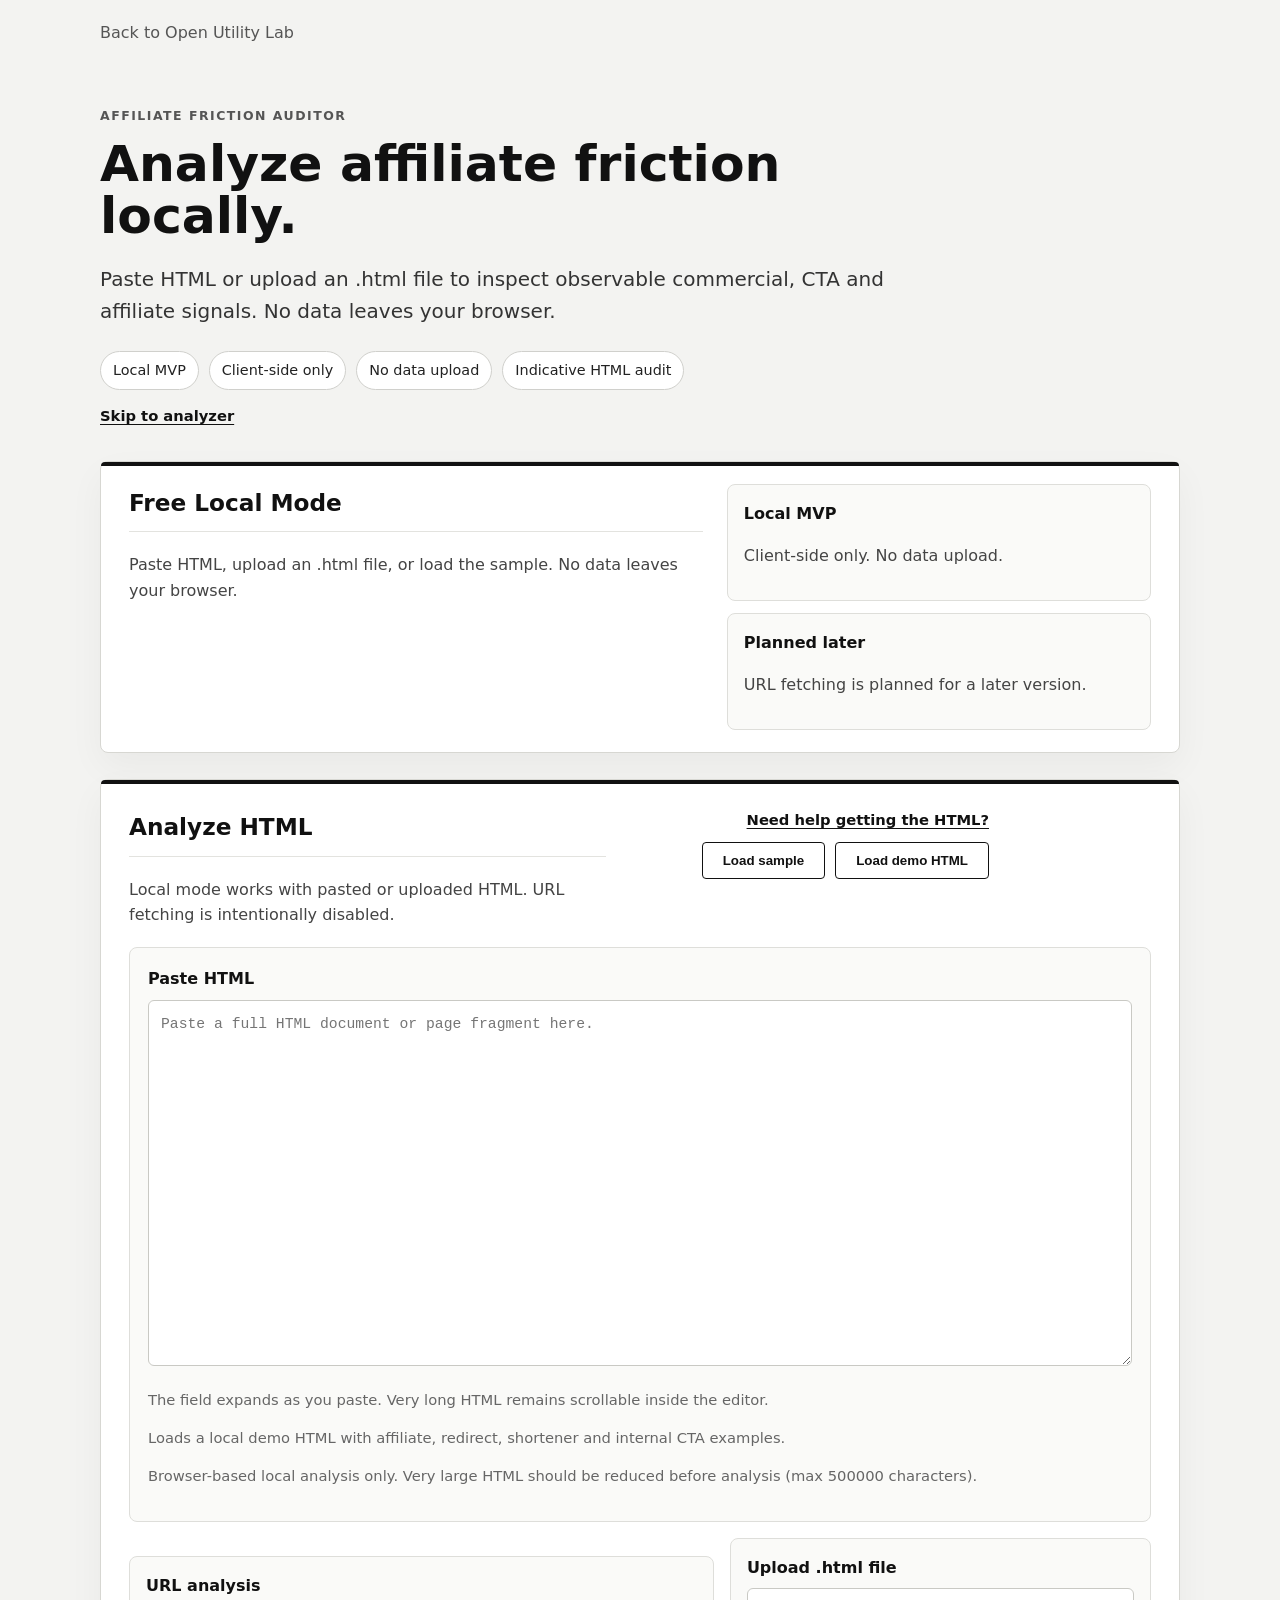
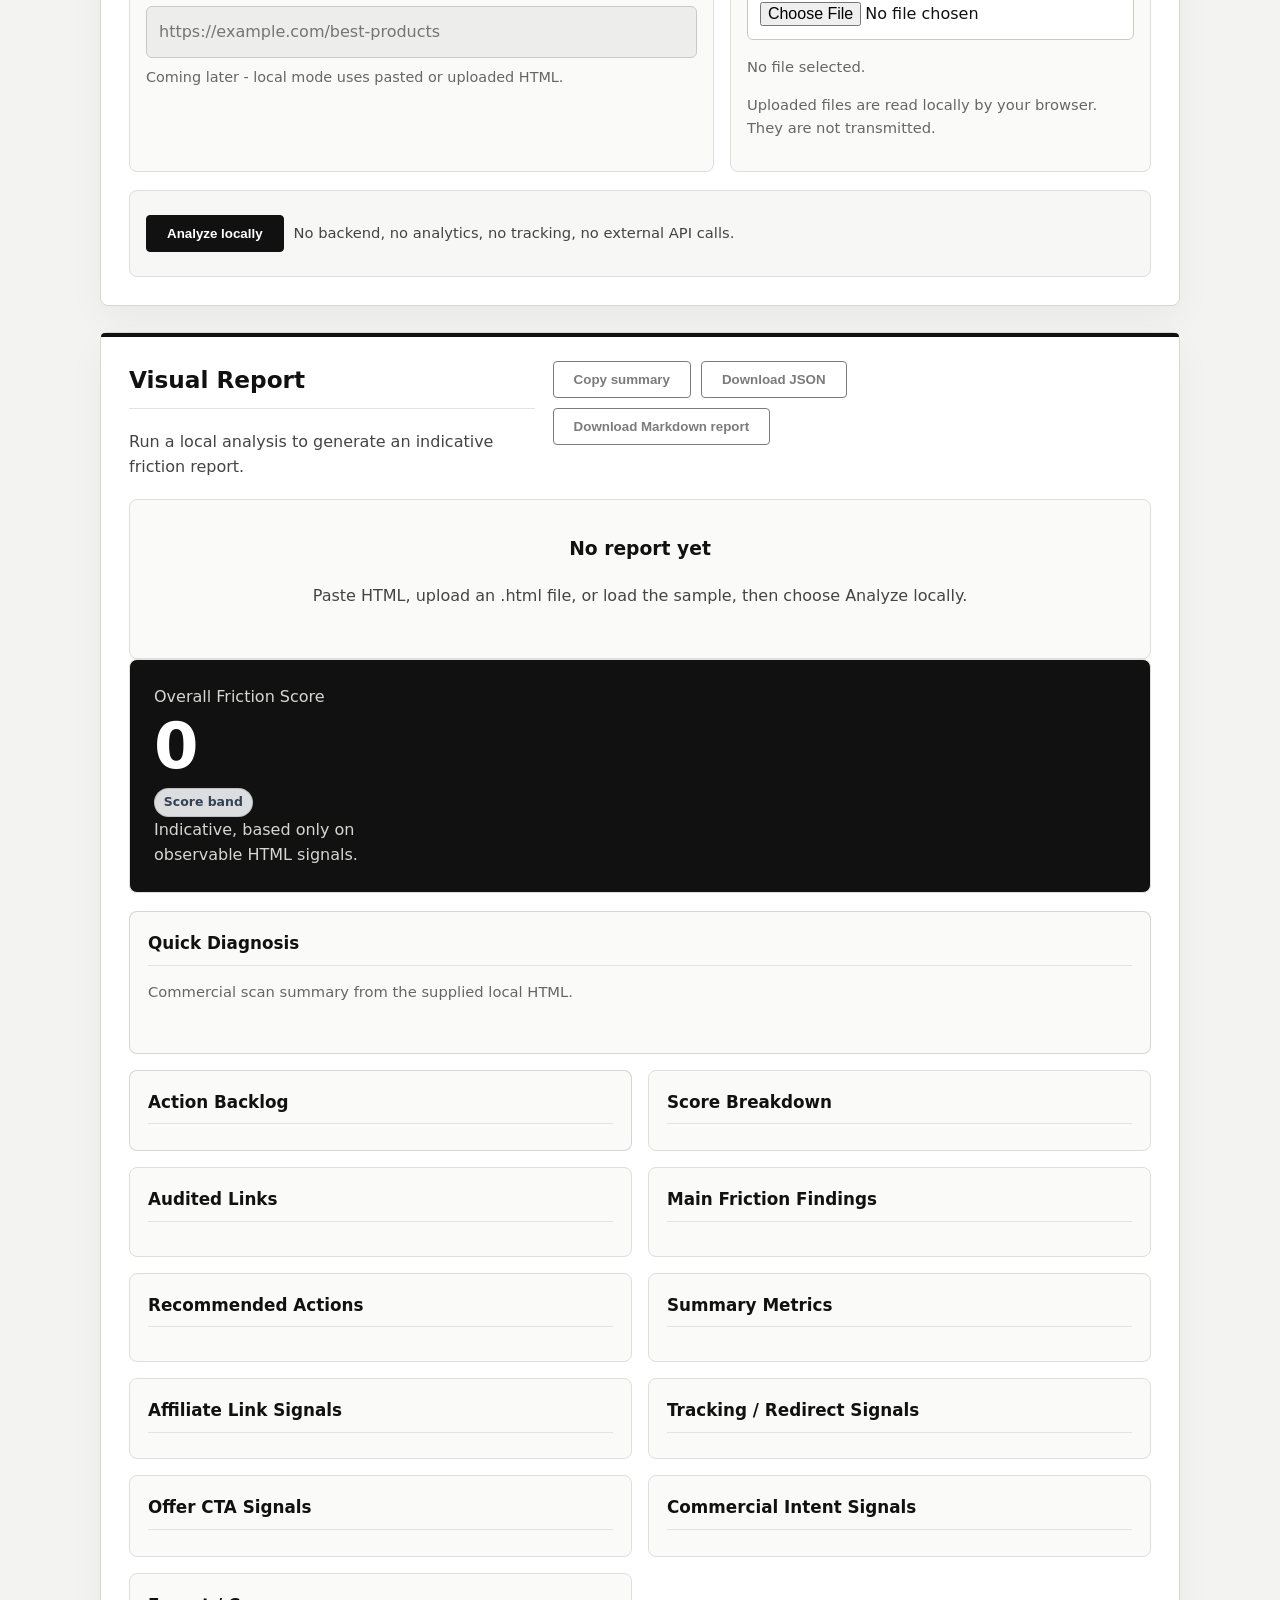
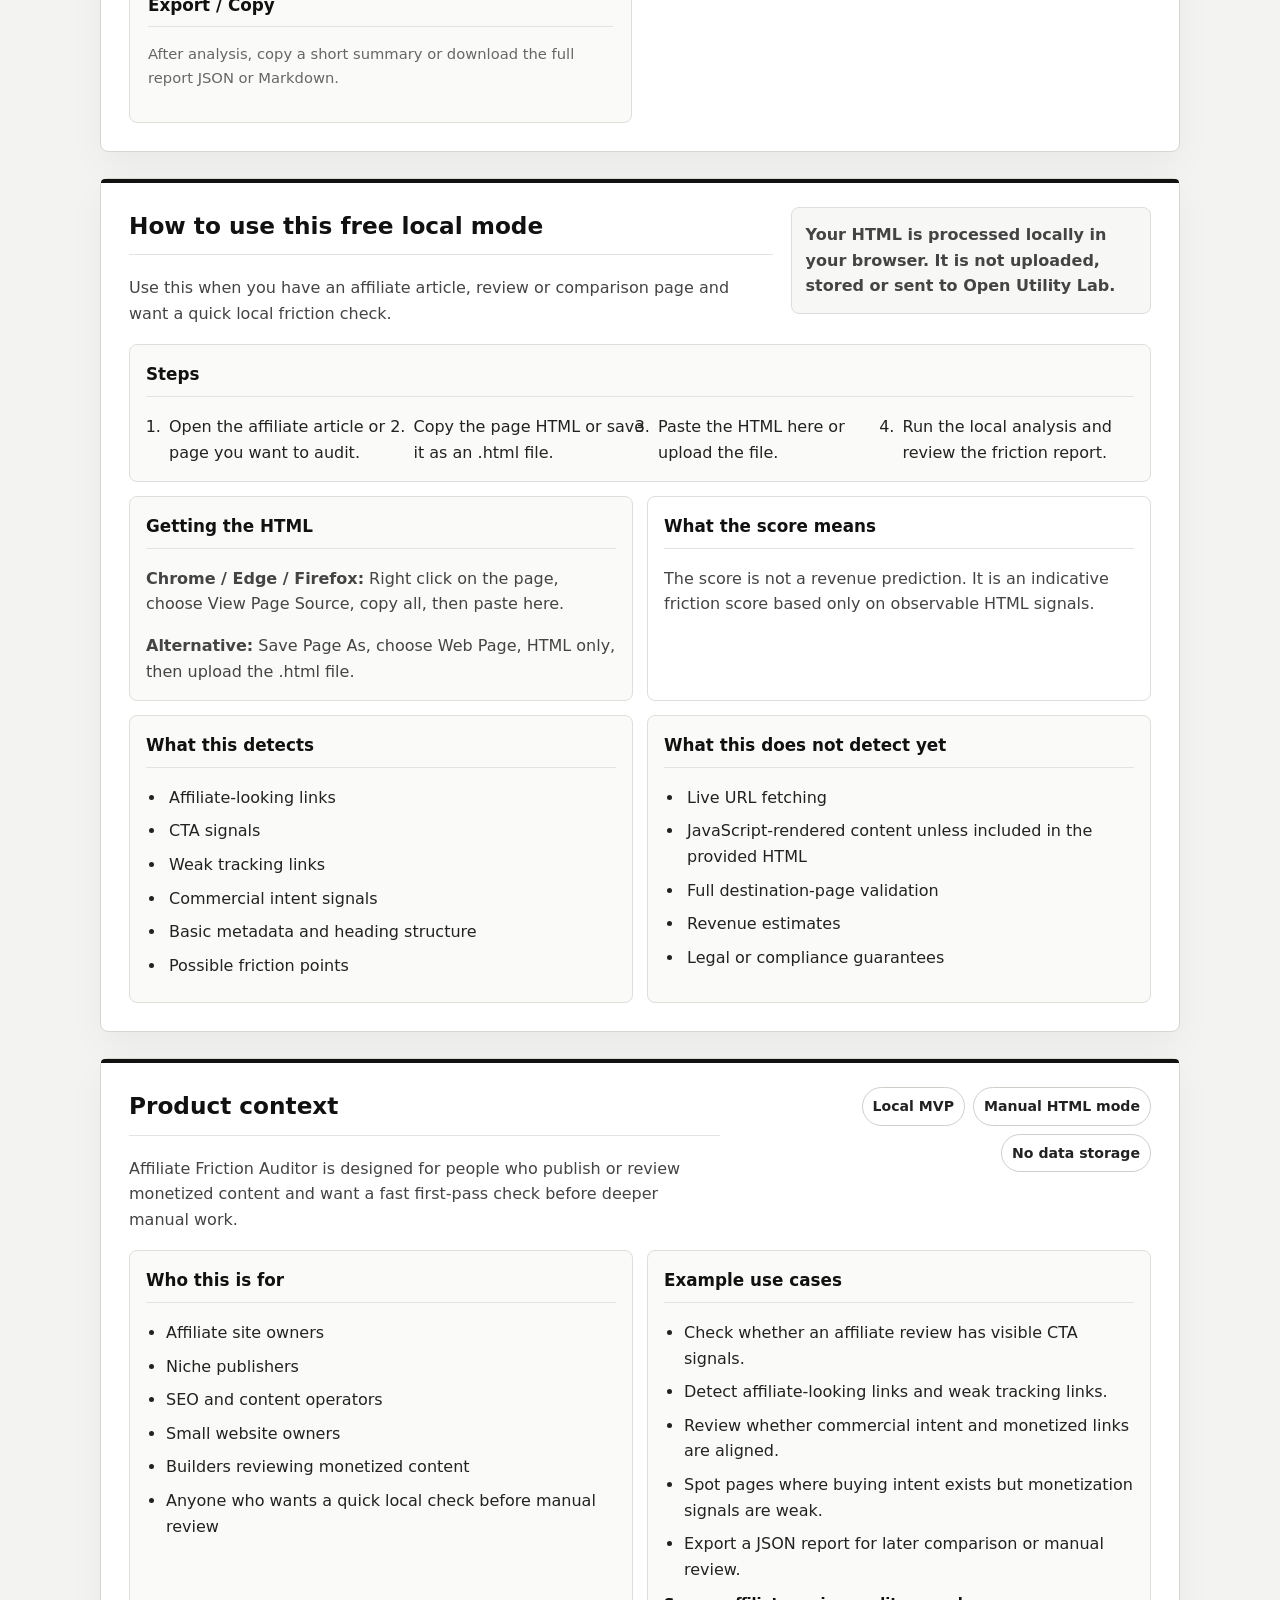
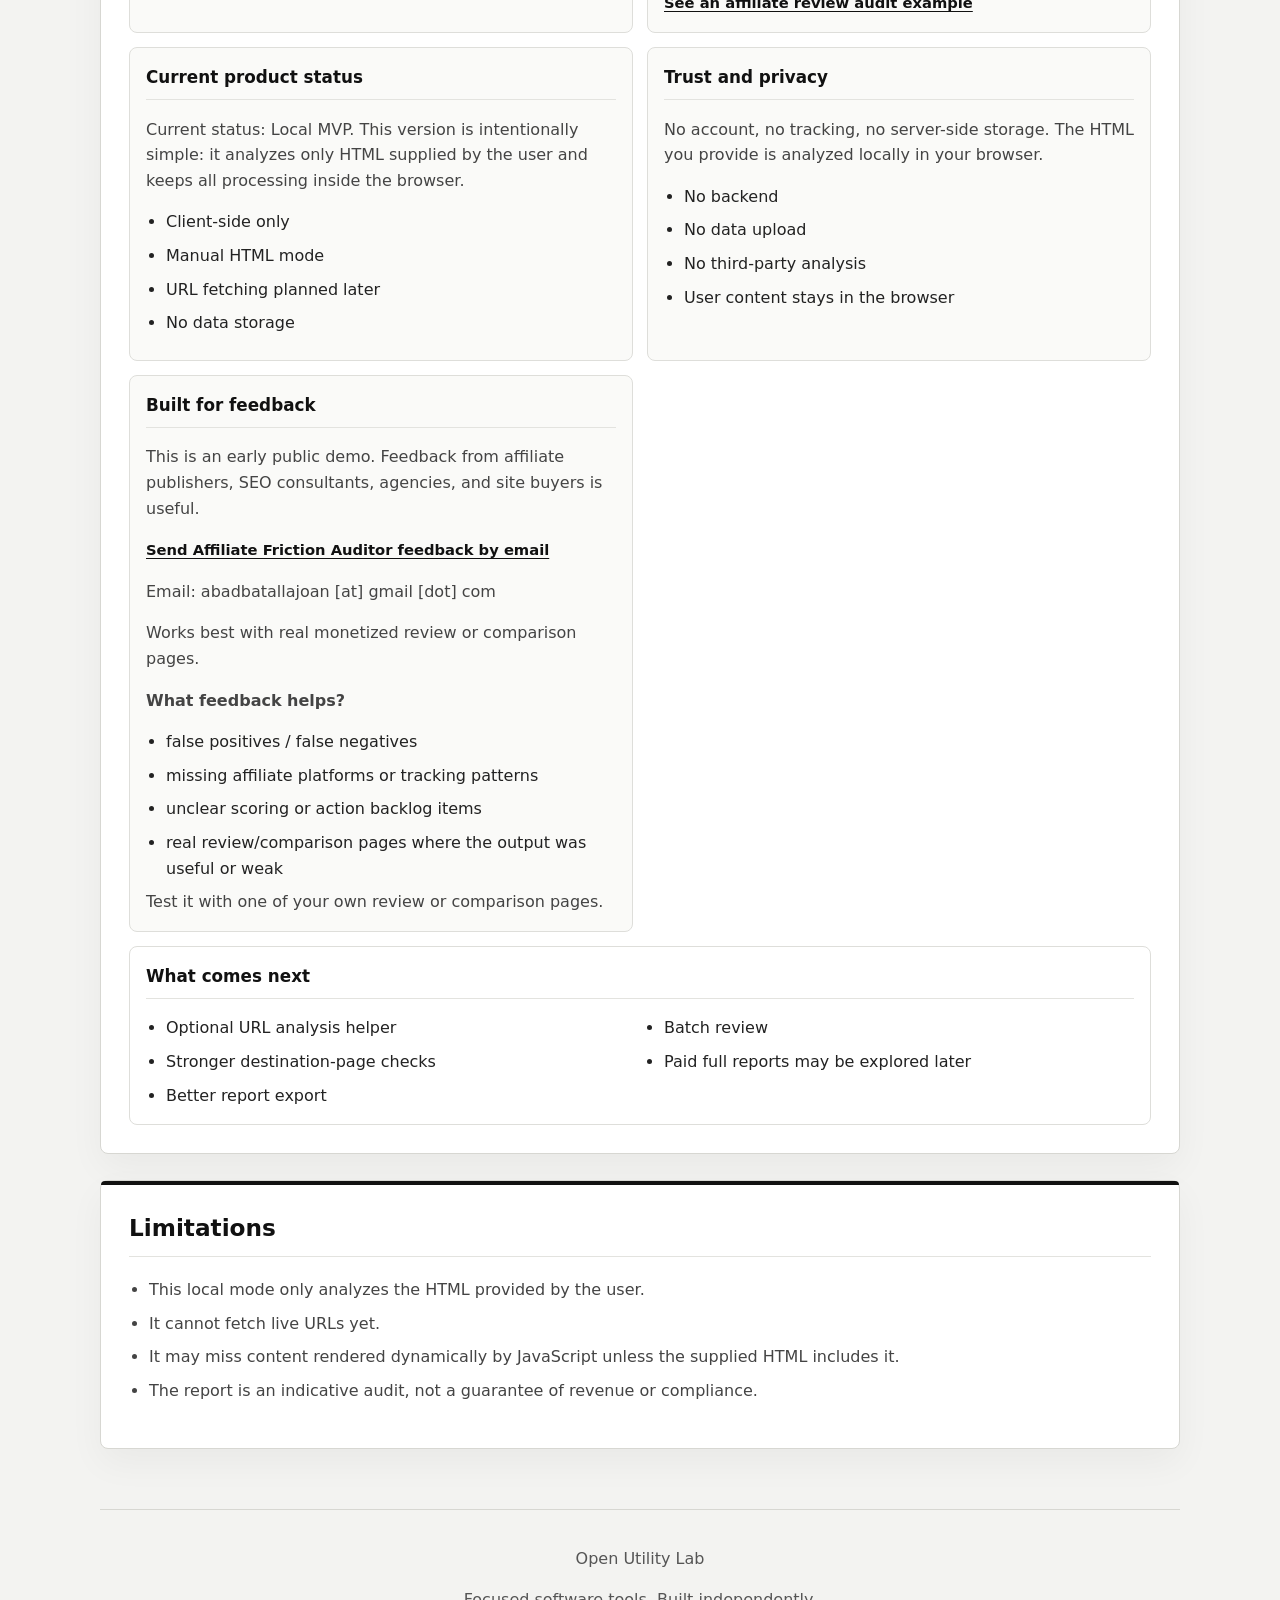
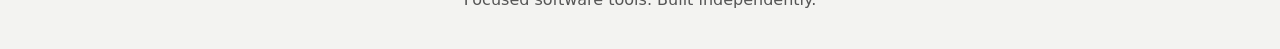
==== affiliate-friction-auditor/index.html @ 349255f4 "fix: add affiliate auditor input guardrails v1" ====
<!DOCTYPE html>
<html lang="en">
<head>
    <meta charset="UTF-8">
    <meta name="viewport" content="width=device-width, initial-scale=1.0">
    <title>Affiliate Friction Auditor | Open Utility Lab</title>
    <meta name="description" content="Affiliate Friction Auditor is a private, browser-based tool for spotting affiliate links, commercial pressure, CTA patterns, and tracking signals in pasted HTML.">
    <link rel="stylesheet" href="/styles.css?v=20260502-21">
    <style>
        .affiliate-report-polish .score-band {
            display: inline-flex;
            width: fit-content;
            margin-top: 0.35rem;
            padding: 0.22rem 0.55rem;
            border: 1px solid rgba(15, 23, 42, 0.14);
            border-radius: 999px;
            color: #334155;
            background: rgba(248, 250, 252, 0.88);
            font-size: 0.78rem;
            font-weight: 700;
            letter-spacing: 0;
        }

        .affiliate-report-polish .report-grid {
            gap: 1rem;
        }

        .affiliate-report-polish .report-card h3 {
            margin-bottom: 0.45rem;
        }

        .affiliate-report-polish .priority-card {
            border-color: rgba(15, 23, 42, 0.16);
        }

        .affiliate-report-polish .diagnosis-grid {
            display: grid;
            grid-template-columns: repeat(2, minmax(0, 1fr));
            gap: 0.65rem;
            margin-top: 0.7rem;
        }

        .affiliate-report-polish .diagnosis-item {
            padding: 0.65rem;
            border: 1px solid rgba(15, 23, 42, 0.1);
            border-radius: 8px;
            background: rgba(248, 250, 252, 0.72);
        }

        .affiliate-report-polish .diagnosis-item dt {
            margin: 0 0 0.18rem;
            color: #64748b;
            font-size: 0.76rem;
            font-weight: 700;
            text-transform: uppercase;
        }

        .affiliate-report-polish .diagnosis-item dd {
            margin: 0;
            color: #0f172a;
            font-size: 0.92rem;
            line-height: 1.35;
        }

        .affiliate-report-polish .chip {
            display: inline-flex;
            align-items: center;
            width: fit-content;
            max-width: 100%;
            padding: 0.16rem 0.48rem;
            border: 1px solid rgba(15, 23, 42, 0.13);
            border-radius: 999px;
            color: #334155;
            background: #f8fafc;
            font-size: 0.72rem;
            font-weight: 700;
            line-height: 1.35;
        }

        .affiliate-report-polish .chip-critical,
        .affiliate-report-polish .chip-critical-friction {
            color: #7f1d1d;
            background: #fef2f2;
            border-color: #fecaca;
        }

        .affiliate-report-polish .chip-high,
        .affiliate-report-polish .chip-high-friction {
            color: #92400e;
            background: #fffbeb;
            border-color: #fde68a;
        }

        .affiliate-report-polish .chip-medium,
        .affiliate-report-polish .chip-moderate-friction {
            color: #1e3a8a;
            background: #eff6ff;
            border-color: #bfdbfe;
        }

        .affiliate-report-polish .chip-low,
        .affiliate-report-polish .chip-low-friction,
        .affiliate-report-polish .chip-info {
            color: #166534;
            background: #f0fdf4;
            border-color: #bbf7d0;
        }

        .affiliate-report-polish .chip-affiliate {
            color: #065f46;
            background: #ecfdf5;
            border-color: #a7f3d0;
        }

        .affiliate-report-polish .chip-opaque-tracking,
        .affiliate-report-polish .chip-shortener {
            color: #7f1d1d;
            background: #fff1f2;
            border-color: #fecdd3;
        }

        .affiliate-report-polish .chip-commercial-cta,
        .affiliate-report-polish .chip-internal-commercial-cta {
            color: #92400e;
            background: #fffbeb;
            border-color: #fde68a;
        }

        .affiliate-report-polish .chip-external-non-affiliate,
        .affiliate-report-polish .chip-unclear-destination {
            color: #334155;
            background: #f8fafc;
            border-color: #cbd5e1;
        }

        .affiliate-report-polish .signal-pill {
            gap: 0.32rem;
        }

        .affiliate-report-polish .empty-report-note {
            margin: 0;
            padding: 0.75rem;
            border: 1px dashed rgba(15, 23, 42, 0.18);
            border-radius: 8px;
            color: #64748b;
            background: rgba(248, 250, 252, 0.72);
            font-size: 0.9rem;
        }

        @media (max-width: 720px) {
            .affiliate-report-polish .diagnosis-grid {
                grid-template-columns: 1fr;
            }
        }
    </style>
</head>
<body class="tool-page">
    <nav class="page-nav tool-nav" aria-label="Site navigation">
        <a href="../">Back to Open Utility Lab</a>
    </nav>

    <header class="tool-hero">
        <p class="eyebrow">Affiliate Friction Auditor</p>
        <h1>Analyze affiliate friction locally.</h1>
        <p class="subtitle">Paste HTML or upload an .html file to inspect observable commercial, CTA and affiliate signals. No data leaves your browser.</p>
        <div class="hero-badges" aria-label="Tool properties">
            <span>Local MVP</span>
            <span>Client-side only</span>
            <span>No data upload</span>
            <span>Indicative HTML audit</span>
        </div>
        <a class="hero-skip-link" href="#analyze-html">Skip to analyzer</a>
    </header>

    <main>
        <section class="tool-panel intro-panel zone-card" aria-labelledby="local-mode-title">
            <div>
                <h2 id="local-mode-title">Free Local Mode</h2>
                <p>Paste HTML, upload an .html file, or load the sample. No data leaves your browser.</p>
            </div>
            <div class="mode-grid">
                <div>
                    <strong>Local MVP</strong>
                    <p>Client-side only. No data upload.</p>
                </div>
                <div>
                    <strong>Planned later</strong>
                    <p>URL fetching is planned for a later version.</p>
                </div>
            </div>
        </section>

        <section class="tool-panel input-workspace zone-card" id="analyze-html" aria-labelledby="input-title">
            <div class="section-heading">
                <div>
                    <h2 id="input-title">Analyze HTML</h2>
                    <p>Local mode works with pasted or uploaded HTML. URL fetching is intentionally disabled.</p>
                </div>
                <div class="heading-actions">
                    <a class="help-link" href="#local-mode-help">Need help getting the HTML?</a>
                    <button type="button" class="button secondary-button" id="loadSampleButton">Load sample</button>
                    <button type="button" class="button secondary-button" id="loadDemoButton">Load demo HTML</button>
                </div>
            </div>

            <div class="input-stack">
                <div class="paste-card input-card">
                    <label for="htmlInput">Paste HTML</label>
                    <textarea id="htmlInput" rows="15" spellcheck="false" placeholder="Paste a full HTML document or page fragment here."></textarea>
                    <p class="note">The field expands as you paste. Very long HTML remains scrollable inside the editor.</p>
                    <p class="note">Loads a local demo HTML with affiliate, redirect, shortener and internal CTA examples.</p>
                    <p class="note input-size-guardrail parse-safety-guardrail">Browser-based local analysis only. Very large HTML should be reduced before analysis (max 500000 characters).</p>
                </div>

                <div class="input-support-grid">
                    <div class="url-coming-soon input-card">
                        <label for="urlInput">URL analysis</label>
                        <div class="disabled-input-row">
                            <input id="urlInput" type="url" placeholder="https://example.com/best-products" disabled>
                            <span>Coming later - local mode uses pasted or uploaded HTML.</span>
                        </div>
                    </div>

                    <div class="upload-card input-card">
                        <label for="fileInput">Upload .html file</label>
                        <input id="fileInput" type="file" accept=".html,.htm,text/html">
                        <p id="fileStatus" class="note">No file selected.</p>
                        <p class="note">Uploaded files are read locally by your browser. They are not transmitted.</p>
                    </div>
                </div>
            </div>

            <div class="tool-actions action-panel">
                <button type="button" class="button primary-button" id="analyzeButton">Analyze locally</button>
                <p class="privacy-note">No backend, no analytics, no tracking, no external API calls.</p>
            </div>

            <div id="errorState" class="message error-message" hidden></div>
        </section>

        <section class="report-shell zone-card" aria-labelledby="report-title">
            <div class="section-heading">
                <div>
                    <h2 id="report-title">Visual Report</h2>
                    <p id="reportContext">Run a local analysis to generate an indicative friction report.</p>
                </div>
                <div class="report-actions">
                    <button type="button" class="button secondary-button" id="copySummaryButton" disabled>Copy summary</button>
                    <button type="button" class="button secondary-button" id="downloadJsonButton" disabled>Download JSON</button>
                    <button type="button" class="button secondary-button" id="downloadMarkdownButton" disabled>Download Markdown report</button>
                </div>
            </div>

            <div id="emptyState" class="empty-state">
                <h3>No report yet</h3>
                <p>Paste HTML, upload an .html file, or load the sample, then choose Analyze locally.</p>
            </div>

            <div id="reportContent" class="report-content affiliate-report-polish" hidden>
                <div class="score-card">
                    <div>
                        <span class="score-label">Overall Friction Score</span>
                        <strong id="scoreValue">0</strong>
                        <span id="scoreBand" class="score-band">Score band</span>
                        <span class="score-caption">Indicative, based only on observable HTML signals.</span>
                    </div>
                    <p id="scoreExplanation"></p>
                </div>

                <div class="report-grid">
                    <article class="report-card priority-card">
                        <h3>Quick Diagnosis</h3>
                        <p class="note">Commercial scan summary from the supplied local HTML.</p>
                        <dl id="quickDiagnosis" class="diagnosis-grid"></dl>
                    </article>
                    <article class="report-card priority-card">
                        <h3>Action Backlog</h3>
                        <div id="actionBacklog" class="signal-list"></div>
                    </article>
                    <article class="report-card">
                        <h3>Score Breakdown</h3>
                        <div id="scoreBreakdown" class="signal-list"></div>
                    </article>
                    <article class="report-card">
                        <h3>Audited Links</h3>
                        <div id="auditedLinks" class="signal-list"></div>
                    </article>
                    <article class="report-card">
                        <h3>Main Friction Findings</h3>
                        <ul id="frictionFindings" class="content-list compact-list"></ul>
                    </article>
                    <article class="report-card">
                        <h3>Recommended Actions</h3>
                        <ul id="recommendations" class="content-list compact-list"></ul>
                    </article>
                    <article class="report-card">
                        <h3>Summary Metrics</h3>
                        <dl id="metricsList" class="metric-list"></dl>
                    </article>
                    <article class="report-card">
                        <h3>Affiliate Link Signals</h3>
                        <div id="affiliateSignals" class="signal-list"></div>
                    </article>
                    <article class="report-card">
                        <h3>Tracking / Redirect Signals</h3>
                        <div id="weakTrackingSignals" class="signal-list"></div>
                    </article>
                    <article class="report-card">
                        <h3>Offer CTA Signals</h3>
                        <div id="ctaSignals" class="signal-list"></div>
                    </article>
                    <article class="report-card">
                        <h3>Commercial Intent Signals</h3>
                        <div id="commercialSignals" class="signal-list"></div>
                    </article>
                    <article class="report-card">
                        <h3>Export / Copy</h3>
                        <p class="note" id="exportStatus">After analysis, copy a short summary or download the full report JSON or Markdown.</p>
                    </article>
                </div>
            </div>
        </section>

        <section class="tool-panel guidance-panel zone-card" id="local-mode-help" aria-labelledby="local-mode-help-title">
            <div class="guidance-heading">
                <div>
                    <h2 id="local-mode-help-title">How to use this free local mode</h2>
                    <p>Use this when you have an affiliate article, review or comparison page and want a quick local friction check.</p>
                </div>
                <p class="privacy-callout">Your HTML is processed locally in your browser. It is not uploaded, stored or sent to Open Utility Lab.</p>
            </div>

            <div class="guidance-grid">
                <article class="guidance-card steps-card">
                    <h3>Steps</h3>
                    <ol class="step-list">
                        <li>Open the affiliate article or page you want to audit.</li>
                        <li>Copy the page HTML or save it as an .html file.</li>
                        <li>Paste the HTML here or upload the file.</li>
                        <li>Run the local analysis and review the friction report.</li>
                    </ol>
                </article>

                <article class="guidance-card">
                    <h3>Getting the HTML</h3>
                    <p><strong>Chrome / Edge / Firefox:</strong> Right click on the page, choose View Page Source, copy all, then paste here.</p>
                    <p><strong>Alternative:</strong> Save Page As, choose Web Page, HTML only, then upload the .html file.</p>
                </article>

                <article class="guidance-card score-meaning-card">
                    <h3>What the score means</h3>
                    <p>The score is not a revenue prediction. It is an indicative friction score based only on observable HTML signals.</p>
                </article>

                <article class="guidance-card">
                    <h3>What this detects</h3>
                    <ul class="content-list compact-list">
                        <li>Affiliate-looking links</li>
                        <li>CTA signals</li>
                        <li>Weak tracking links</li>
                        <li>Commercial intent signals</li>
                        <li>Basic metadata and heading structure</li>
                        <li>Possible friction points</li>
                    </ul>
                </article>

                <article class="guidance-card">
                    <h3>What this does not detect yet</h3>
                    <ul class="content-list compact-list">
                        <li>Live URL fetching</li>
                        <li>JavaScript-rendered content unless included in the provided HTML</li>
                        <li>Full destination-page validation</li>
                        <li>Revenue estimates</li>
                        <li>Legal or compliance guarantees</li>
                    </ul>
                </article>
            </div>
        </section>

        <section class="tool-panel product-context-panel zone-card" aria-labelledby="product-context-title">
            <div class="product-context-heading">
                <div>
                    <h2 id="product-context-title">Product context</h2>
                    <p>Affiliate Friction Auditor is designed for people who publish or review monetized content and want a fast first-pass check before deeper manual work.</p>
                </div>
                <div class="status-strip" aria-label="Current product status">
                    <span>Local MVP</span>
                    <span>Manual HTML mode</span>
                    <span>No data storage</span>
                </div>
            </div>

            <div class="product-context-grid">
                <article class="product-card">
                    <h3>Who this is for</h3>
                    <ul class="content-list compact-list">
                        <li>Affiliate site owners</li>
                        <li>Niche publishers</li>
                        <li>SEO and content operators</li>
                        <li>Small website owners</li>
                        <li>Builders reviewing monetized content</li>
                        <li>Anyone who wants a quick local check before manual review</li>
                    </ul>
                </article>

                <article class="product-card">
                    <h3>Example use cases</h3>
                    <ul class="content-list compact-list">
                        <li>Check whether an affiliate review has visible CTA signals.</li>
                        <li>Detect affiliate-looking links and weak tracking links.</li>
                        <li>Review whether commercial intent and monetized links are aligned.</li>
                        <li>Spot pages where buying intent exists but monetization signals are weak.</li>
                        <li>Export a JSON report for later comparison or manual review.</li>
                    </ul>
                    <p><a class="help-link" href="./affiliate-review-audit-example/">See an affiliate review audit example</a></p>
                </article>

                <article class="product-card">
                    <h3>Current product status</h3>
                    <p>Current status: Local MVP. This version is intentionally simple: it analyzes only HTML supplied by the user and keeps all processing inside the browser.</p>
                    <ul class="content-list compact-list">
                        <li>Client-side only</li>
                        <li>Manual HTML mode</li>
                        <li>URL fetching planned later</li>
                        <li>No data storage</li>
                    </ul>
                </article>

                <article class="product-card">
                    <h3>Trust and privacy</h3>
                    <p>No account, no tracking, no server-side storage. The HTML you provide is analyzed locally in your browser.</p>
                    <ul class="content-list compact-list">
                        <li>No backend</li>
                        <li>No data upload</li>
                        <li>No third-party analysis</li>
                        <li>User content stays in the browser</li>
                    </ul>
                </article>

                <article class="product-card">
                    <h3>Built for feedback</h3>
                    <p>This is an early public demo. Feedback from affiliate publishers, SEO consultants, agencies, and site buyers is useful.</p>
                    <p><a class="help-link" href="mailto:abadbatallajoan@gmail.com?subject=Affiliate%20Friction%20Auditor%20feedback">Send Affiliate Friction Auditor feedback by email</a></p>
                    <p>Email: abadbatallajoan [at] gmail [dot] com</p>
                    <p>Works best with real monetized review or comparison pages.</p>
                    <p><strong>What feedback helps?</strong></p>
                    <ul class="content-list compact-list">
                        <li>false positives / false negatives</li>
                        <li>missing affiliate platforms or tracking patterns</li>
                        <li>unclear scoring or action backlog items</li>
                        <li>real review/comparison pages where the output was useful or weak</li>
                    </ul>
                    <p>Test it with one of your own review or comparison pages.</p>
                </article>

                <article class="product-card roadmap-card">
                    <h3>What comes next</h3>
                    <ul class="content-list compact-list roadmap-list">
                        <li>Optional URL analysis helper</li>
                        <li>Stronger destination-page checks</li>
                        <li>Better report export</li>
                        <li>Batch review</li>
                        <li>Paid full reports may be explored later</li>
                    </ul>
                </article>
            </div>
        </section>

        <section class="limitations zone-card" aria-labelledby="limitations-title">
            <h2 id="limitations-title">Limitations</h2>
            <ul class="content-list">
                <li>This local mode only analyzes the HTML provided by the user.</li>
                <li>It cannot fetch live URLs yet.</li>
                <li>It may miss content rendered dynamically by JavaScript unless the supplied HTML includes it.</li>
                <li>The report is an indicative audit, not a guarantee of revenue or compliance.</li>
            </ul>
        </section>
    </main>

    <footer>
        <p>Open Utility Lab</p>
        <p>Focused software tools. Built independently.</p>
    </footer>

    <script>
        const affiliatePatterns = [
            'tag=', 'awin', 'impact', 'cj.com', 'commission-junction', 'tradedoubler',
            'partnerize', 'admitad', 'rakuten', 'shareasale', 'tidd.ly', 'ref=',
            'aff=', 'affiliate', 'ascsubtag'
        ];
        const weakTrackingPatterns = ['utm_source', 'utm_medium', 'utm_campaign'];
        const opaqueTrackingUrlPatterns = [
            'tracking', 'track', 'click', 'redirect', 'out', 'aff', 'affiliate'
        ];
        const opaqueTrackingParamPatterns = [
            'url', 'u', 'target', 'destination', 'dest', 'redirect', 'redirect_url'
        ];
        const shortenerDomains = [
            'short.ly', 'bit.ly', 't.co', 'tinyurl.com', 'goo.gl', 'ow.ly',
            'rebrand.ly', 'cutt.ly', 'is.gd'
        ];
        const ctaPatterns = [
            'buy', 'check price', 'see price', 'get deal', 'view deal', 'shop now',
            'compare', 'best price', 'donde comprar', 'comprar', 'ver oferta',
            'oferta', 'precio', 'comprobar precio', 'ver mas', 'ver más'
        ];
        const commercialPatterns = [
            'best', 'review', 'comparison', 'alternatives', 'discount', 'deal',
            'price', 'coupon', 'comprar', 'oferta', 'descuento', 'comparativa', 'mejor',
            'cafetera', 'cafeteras', 'producto recomendado'
        ];
        const sampleHtml = `<!doctype html>
<html>
<head>
    <title>Best Espresso Machines Compared for Home Buyers</title>
    <meta name="description" content="A practical comparison of espresso machines with prices, deals and buying notes.">
</head>
<body>
    <h1>Best Espresso Machines Compared</h1>
    <p>This review compares price, features and alternatives for home buyers looking for a deal.</p>
    <h2>Top picks</h2>
    <article>
        <h2>Compact machine</h2>
        <p>Good for small kitchens. Check the latest price before buying.</p>
        <a href="https://merchant.example/product?tag=openutility-20&ascsubtag=compact">Check price</a>
    </article>
    <article>
        <h2>Budget machine</h2>
        <p>Affordable option with frequent discounts.</p>
        <a href="https://shop.example/deal?utm_source=newsletter&utm_medium=email">View deal</a>
    </article>
</body>
</html>`;
        const demoHtml = `<!doctype html>
<html lang="en">
<head>
  <meta charset="utf-8">
  <title>Best countertop espresso machines reviewed for small kitchens</title>
  <meta name="description" content="Hands-on comparison of compact espresso machines, buying notes, prices and deal routing.">
</head>
<body>
  <header>
    <h1>Best countertop espresso machines reviewed for small kitchens</h1>
    <p>This review compares price, maintenance, milk systems and current deal options for buyers choosing a compact machine.</p>
  </header>

  <main>
    <section class="comparison-grid">
      <h2>Comparison cards</h2>
      <article class="product-card">
        <h3>DeLonghi Magnifica S</h3>
        <p>Recommended product for buyers who want a reliable automatic espresso machine with frequent discounts.</p>
        <a href="https://www.amazon.com/dp/B00I67TR8A?tag=openutilitydemo-20&ascsubtag=espresso-review">Check price on Amazon</a>
      </article>

      <article class="product-card">
        <h3>Philips 2200 LatteGo</h3>
        <p>Strong alternative, but this deal button uses an opaque redirect before the merchant page.</p>
        <a href="https://tracking.example-aff.net/click?id=88271&url=https%3A%2F%2Fmerchant.example%2Fphilips-2200">View deal</a>
      </article>

      <article class="product-card">
        <h3>Breville Bambino Plus</h3>
        <p>Best premium pick when the price drops, routed through a shortened commercial link.</p>
        <a href="https://bit.ly/bambino-plus-deal">Get deal</a>
      </article>

      <article class="product-card">
        <h3>Krups Essential</h3>
        <p>Recommended budget option with unclear non-monetized routing.</p>
        <a href="/reviews/krups-essential.html">Read the full review</a>
      </article>
    </section>

    <section>
      <h2>Buying notes</h2>
      <p>For most readers, the best value comes from checking the current price, warranty and discount before buying.</p>
      <a href="/go/espresso-machine-deals?intent=buy&product=compact-espresso">Shop now in our espresso machine deal tracker</a>
      <a href="https://merchant.example.com/espresso-machines">Compare merchant catalog</a>
      <a href="https://manufacturer.example.com/support/espresso-machine-care">Manufacturer care notes</a>
    </section>
  </main>

  <footer>
    <p>Some links may be affiliate links. We may receive a commission if you buy through qualifying links.</p>
  </footer>
</body>
</html>`;

        const htmlInput = document.getElementById('htmlInput');
        const fileInput = document.getElementById('fileInput');
        const fileStatus = document.getElementById('fileStatus');
        const loadSampleButton = document.getElementById('loadSampleButton');
        const loadDemoButton = document.getElementById('loadDemoButton');
        const analyzeButton = document.getElementById('analyzeButton');
        const copySummaryButton = document.getElementById('copySummaryButton');
        const downloadJsonButton = document.getElementById('downloadJsonButton');
        const downloadMarkdownButton = document.getElementById('downloadMarkdownButton');
        const errorState = document.getElementById('errorState');
        const emptyState = document.getElementById('emptyState');
        const reportContent = document.getElementById('reportContent');
        const reportContext = document.getElementById('reportContext');
        const exportStatus = document.getElementById('exportStatus');
        // OPENUTILITYLAB_AFFILIATE_AUDITOR_INPUT_SIZE_AND_PARSE_GUARDRAILS_V1
        const MAX_HTML_INPUT_CHARS = 500000;
        let currentReport = null;
        let sourceMode = 'pasted-html';

        function normalizeText(value) {
            return (value || '').replace(/\s+/g, ' ').trim();
        }

        function includesPattern(value, patterns) {
            const lowerValue = value.toLowerCase();
            return patterns.filter((pattern) => lowerValue.includes(pattern));
        }

        function uniqueByValue(items) {
            const seen = new Set();
            return items.filter((item) => {
                const key = JSON.stringify(item);
                if (seen.has(key)) {
                    return false;
                }
                seen.add(key);
                return true;
            });
        }

        function getNearbyText(element) {
            const parentText = element.parentElement ? element.parentElement.textContent : '';
            return normalizeText(parentText).slice(0, 220);
        }

        function detectSignals(elements, patterns, type) {
            const signals = [];
            elements.forEach((element) => {
                const text = normalizeText(element.textContent);
                const href = element.getAttribute && element.getAttribute('href') ? element.getAttribute('href') : '';
                const haystack = `${text} ${href} ${getNearbyText(element)}`;
                const matches = includesPattern(haystack, patterns);
                if (matches.length) {
                    signals.push({
                        type,
                        text: text || '[no visible text]',
                        href,
                        matched: matches
                    });
                }
            });
            return uniqueByValue(signals);
        }

        function parseHref(href) {
            try {
                return new URL(href, window.location.origin);
            } catch (error) {
                return null;
            }
        }

        function isExternalHref(href) {
            return /^https?:\/\//i.test(href);
        }

        function getLinkContext(link) {
            const text = normalizeText(link.textContent);
            const href = link.getAttribute('href') || '';
            const nearby = getNearbyText(link);
            return {
                text,
                href,
                nearby,
                haystack: `${text} ${href} ${nearby}`.toLowerCase()
            };
        }

        function isCommercialCtaText(text) {
            return includesPattern(text, ctaPatterns).length > 0;
        }

        function isProductContext(text) {
            return includesPattern(text, commercialPatterns).length > 0
                || includesPattern(text, ['product', 'review', 'recommended', 'recommend', 'cafetera', 'cafeteras', 'machine']).length > 0;
        }

        function isAffiliateHref(href) {
            return includesPattern(href, affiliatePatterns).length > 0;
        }

        function isShortenerHref(href) {
            const parsed = parseHref(href);
            if (!parsed) return false;
            const hostname = parsed.hostname.replace(/^www\./, '').toLowerCase();
            return shortenerDomains.includes(hostname);
        }

        function isOpaqueTrackingHref(href) {
            const lowerHref = href.toLowerCase();
            const parsed = parseHref(href);
            const hasTrackingPattern = opaqueTrackingUrlPatterns.some((pattern) => lowerHref.includes(pattern))
                || /(^|[./_-])go([./_-]|$)/i.test(lowerHref);
            const hasTrackingParam = parsed
                ? opaqueTrackingParamPatterns.some((parameter) => parsed.searchParams.has(parameter))
                : /[?&](url|u|target|destination|dest|redirect|redirect_url)=/i.test(href);
            return hasTrackingPattern || hasTrackingParam;
        }

        function buildLinkSignal(link, type, matched) {
            const context = getLinkContext(link);
            return {
                type,
                text: context.text || '[no visible text]',
                href: context.href,
                matched
            };
        }

        function classifyAuditedLink(link) {
            const context = getLinkContext(link);
            const href = context.href;
            const external = isExternalHref(href);
            const affiliate = isAffiliateHref(href);
            const opaque = isOpaqueTrackingHref(href);
            const shortener = isShortenerHref(href);
            const commercialCta = isCommercialCtaText(context.text);
            const productContext = isProductContext(`${context.text} ${context.nearby} ${href}`);

            if (affiliate) {
                return {
                    text: context.text || '[no visible text]',
                    href,
                    classification: 'Affiliate',
                    evidence: `Matched affiliate pattern: ${includesPattern(href, affiliatePatterns).join(', ')}`
                };
            }
            if (shortener) {
                return {
                    text: context.text || '[no visible text]',
                    href,
                    classification: 'Shortener',
                    evidence: 'Hostname matches a known URL shortener.'
                };
            }
            if (commercialCta && !external) {
                return {
                    text: context.text || '[no visible text]',
                    href,
                    classification: 'Internal commercial CTA',
                    evidence: 'CTA text routes to an internal path.'
                };
            }
            if (opaque) {
                return {
                    text: context.text || '[no visible text]',
                    href,
                    classification: 'Opaque tracking',
                    evidence: 'Href contains redirect, click, tracking, or destination parameters.'
                };
            }
            if (commercialCta && external) {
                return {
                    text: context.text || '[no visible text]',
                    href,
                    classification: 'Commercial CTA',
                    evidence: `CTA text matched: ${includesPattern(context.text, ctaPatterns).join(', ')}`
                };
            }
            if (external) {
                return {
                    text: context.text || '[no visible text]',
                    href,
                    classification: 'External non-affiliate',
                    evidence: 'External URL without a strong affiliate pattern.'
                };
            }
            if (!href || /^#|^javascript:/i.test(href) || productContext) {
                return {
                    text: context.text || '[no visible text]',
                    href: href || '[empty href]',
                    classification: 'Unclear destination',
                    evidence: productContext ? 'Internal product or review context without a monetized destination.' : 'Destination is empty, fragment-only, or script-based.'
                };
            }
            return {
                text: context.text || '[no visible text]',
                href,
                classification: 'Unclear destination',
                evidence: 'Internal destination without enough commercial or affiliate context to classify confidently.'
            };
        }

        function detectLocalLinkCategories(links) {
            const affiliateLinks = [];
            const opaqueTrackingLinks = [];
            const shortenerLinks = [];
            const commercialCtaLinks = [];
            const internalCommercialCtaLinks = [];
            const nonMonetizedProductLinks = [];
            const auditedLinks = [];

            links.forEach((link) => {
                const context = getLinkContext(link);
                const href = context.href;
                const external = isExternalHref(href);
                const affiliate = isAffiliateHref(href);
                const opaque = isOpaqueTrackingHref(href);
                const shortener = isShortenerHref(href);
                const commercialCta = isCommercialCtaText(context.text);
                const productContext = isProductContext(`${context.text} ${context.nearby} ${href}`);

                if (affiliate) {
                    affiliateLinks.push(buildLinkSignal(link, 'affiliate-link', includesPattern(href, affiliatePatterns)));
                }

                if (opaque) {
                    opaqueTrackingLinks.push(buildLinkSignal(link, 'opaque-tracking-link', ['opaque tracking or redirect']));
                }

                if (shortener) {
                    shortenerLinks.push(buildLinkSignal(link, 'shortener-link', ['shortened URL']));
                }

                if (commercialCta) {
                    commercialCtaLinks.push(buildLinkSignal(link, 'commercial-cta-link', includesPattern(context.text, ctaPatterns)));
                    if (!external) {
                        internalCommercialCtaLinks.push(buildLinkSignal(link, 'internal-commercial-cta-link', includesPattern(context.text, ctaPatterns)));
                    }
                    if (!affiliate && (opaque || shortener || external)) {
                        commercialCtaLinks[commercialCtaLinks.length - 1].unclearDestination = true;
                    }
                }

                if (!external && productContext && !affiliate) {
                    nonMonetizedProductLinks.push(buildLinkSignal(link, 'non-monetized-product-link', ['internal product/commercial context']));
                }

                auditedLinks.push(classifyAuditedLink(link));
            });

            return {
                affiliate_links: uniqueByValue(affiliateLinks),
                opaque_tracking_links: uniqueByValue(opaqueTrackingLinks),
                shortener_links: uniqueByValue(shortenerLinks),
                commercial_cta_links: uniqueByValue(commercialCtaLinks),
                internal_commercial_cta_links: uniqueByValue(internalCommercialCtaLinks),
                non_monetized_product_links: uniqueByValue(nonMonetizedProductLinks),
                audited_links: auditedLinks
            };
        }

        function countTextSignals(text, patterns) {
            const lowerText = text.toLowerCase();
            return patterns
                .filter((pattern) => lowerText.includes(pattern))
                .map((pattern) => ({ pattern, count: lowerText.split(pattern).length - 1 }));
        }

        function getMaxInputSizeMessage(actualChars) {
            return `The supplied HTML is too large for local analysis (${actualChars} characters). Reduce it to ${MAX_HTML_INPUT_CHARS} characters or fewer and try again.`;
        }

        function validateHtmlInputSize(html) {
            const text = typeof html === 'string' ? html : '';
            if (text.length > MAX_HTML_INPUT_CHARS) {
                return { valid: false, message: getMaxInputSizeMessage(text.length) };
            }
            return { valid: true, message: '' };
        }

        function safeParseHtml(html) {
            try {
                const parser = new DOMParser();
                const doc = parser.parseFromString(html, 'text/html');
                if (!doc || !doc.documentElement) {
                    return {
                        ok: false,
                        error: 'The supplied HTML could not be parsed. Check that the input is valid HTML and try again.'
                    };
                }
                const parserError = doc.querySelector('parsererror');
                if (parserError) {
                    return {
                        ok: false,
                        error: 'The supplied HTML could not be parsed. Check that the input is valid HTML and try again.'
                    };
                }
                return { ok: true, doc };
            } catch (error) {
                return {
                    ok: false,
                    error: 'The supplied HTML could not be parsed. Check that the input is valid HTML and try again.'
                };
            }
        }

        function analyzeHtml(html, mode) {
            const parseResult = safeParseHtml(html);
            if (!parseResult.ok) {
                throw new Error(parseResult.error);
            }
            const doc = parseResult.doc;

            const title = normalizeText(doc.querySelector('title')?.textContent);
            const metaDescription = normalizeText(doc.querySelector('meta[name="description"], meta[property="og:description"]')?.getAttribute('content'));
            const h1s = Array.from(doc.querySelectorAll('h1'));
            const h2s = Array.from(doc.querySelectorAll('h2'));
            const links = Array.from(doc.querySelectorAll('a[href]'));
            const buttons = Array.from(doc.querySelectorAll('button, input[type="button"], input[type="submit"]'));
            const externalLinks = links.filter((link) => /^https?:\/\//i.test(link.getAttribute('href')));
            const textScope = normalizeText([
                title,
                metaDescription,
                ...h1s.map((h) => h.textContent),
                ...h2s.map((h) => h.textContent),
                ...links.map((link) => link.textContent),
                doc.body ? doc.body.textContent : ''
            ].join(' '));

            // LOCAL_HTML_FRICTION_SCORING_CALIBRATION_V1 corrige scoring demasiado optimista en auditoria local HTML.
            const linkCategories = detectLocalLinkCategories(links);
            const affiliateSignals = linkCategories.affiliate_links;
            const weakTrackingSignals = uniqueByValue([
                ...detectSignals(links, weakTrackingPatterns, 'weak-tracking-link'),
                ...linkCategories.opaque_tracking_links
            ]);
            const ctaSignals = detectSignals([...links, ...buttons], ctaPatterns, 'cta-looking-text');
            const commercialSignals = countTextSignals(textScope, commercialPatterns);
            const unclearCommercialCtas = linkCategories.commercial_cta_links.filter((signal) => signal.unclearDestination).length;

            const metrics = {
                h1Count: h1s.length,
                h2Count: h2s.length,
                totalLinks: links.length,
                externalLinks: externalLinks.length,
                affiliateLookingLinks: affiliateSignals.length,
                weakTrackingLinks: weakTrackingSignals.length,
                affiliate_links: linkCategories.affiliate_links.length,
                opaque_tracking_links: linkCategories.opaque_tracking_links.length,
                shortener_links: linkCategories.shortener_links.length,
                commercial_cta_links: linkCategories.commercial_cta_links.length,
                internal_commercial_cta_links: linkCategories.internal_commercial_cta_links.length,
                non_monetized_product_links: linkCategories.non_monetized_product_links.length,
                unclear_commercial_cta_links: unclearCommercialCtas,
                ctaLookingSignals: ctaSignals.length,
                commercialIntentSignals: commercialSignals.reduce((sum, signal) => sum + signal.count, 0)
            };

            const findings = buildFindings(title, metaDescription, metrics);
            const recommendations = buildRecommendations(title, metaDescription, metrics);
            const scoring = scoreReport(title, metaDescription, metrics);
            const scoreBreakdown = buildScoreBreakdown(title, metaDescription, metrics);
            const actionBacklog = buildActionBacklog(findings);
            const scoreBand = getScoreBand(scoring.score);
            const quickDiagnosis = buildQuickDiagnosis({
                title,
                sourceMode: mode,
                score: scoring.score,
                scoreBand,
                actionBacklog,
                auditedLinks: linkCategories.audited_links
            });

            return {
                sourceMode: mode,
                analyzedAt: new Date().toISOString(),
                title,
                metaDescription,
                metrics,
                categories: {
                    ...linkCategories,
                    findings
                },
                affiliateSignals,
                weakTrackingSignals,
                opaqueTrackingSignals: linkCategories.opaque_tracking_links,
                shortenerSignals: linkCategories.shortener_links,
                commercialCtaLinkSignals: linkCategories.commercial_cta_links,
                internalCommercialCtaSignals: linkCategories.internal_commercial_cta_links,
                nonMonetizedProductSignals: linkCategories.non_monetized_product_links,
                auditedLinks: linkCategories.audited_links,
                ctaSignals,
                commercialSignals,
                frictionFindings: findings,
                actionBacklog,
                recommendations,
                score: scoring.score,
                scoreBand,
                quickDiagnosis,
                scoreBreakdown,
                scoreExplanation: scoring.explanation
            };
        }

        function makeFinding(severity, issue, evidence, suggestedFix, whyItMatters) {
            return { severity, issue, evidence, suggestedFix, whyItMatters };
        }

        function buildFindings(title, metaDescription, metrics) {
            const findings = [];
            if (!title) findings.push(makeFinding('Medium', 'Missing page title', 'No <title> element text was found.', 'Add a concise title that matches the page intent.', 'Titles help users and snippets understand the page before clicking.'));
            if (!metaDescription) findings.push(makeFinding('Low', 'Missing meta description', 'No meta description or og:description was found.', 'Add a short description of the review, comparison, or offer context.', 'Descriptions make the commercial promise easier to review manually.'));
            if (metrics.h1Count === 0) findings.push(makeFinding('Medium', 'Missing H1', 'No H1 was found in the supplied HTML.', 'Add one clear H1 for the primary page topic.', 'A missing H1 makes the page intent harder to audit from static HTML.'));
            if (metrics.h1Count > 1) findings.push(makeFinding('Low', 'Multiple H1 elements', `${metrics.h1Count} H1 elements were found.`, 'Review whether the page should have one primary H1.', 'Competing primary headings can make the page structure less clear.'));
            if (metrics.commercialIntentSignals > 0 && metrics.affiliateLookingLinks === 0) findings.push(makeFinding('High', 'Commercial intent without affiliate coverage', `${metrics.commercialIntentSignals} commercial intent signals and 0 affiliate-looking links were detected.`, 'Review high-intent product sections and add appropriate affiliate routing where it matches user intent.', 'Buying-intent content with weak monetized routing can create avoidable friction.'));
            if (metrics.affiliateLookingLinks > 0 && metrics.ctaLookingSignals === 0) findings.push(makeFinding('High', 'Affiliate links without clear CTA text', `${metrics.affiliateLookingLinks} affiliate-looking links and 0 CTA-looking signals were detected.`, 'Add clear CTA text near monetized links.', 'Clear CTAs help users understand where they are going before selecting a link.'));
            if (metrics.externalLinks > 8 && metrics.ctaLookingSignals < 2) findings.push(makeFinding('Medium', 'Many external links with limited CTA clarity', `${metrics.externalLinks} external links and ${metrics.ctaLookingSignals} CTA-looking signals were detected.`, 'Clarify the most important external offer links and remove ambiguous low-value links.', 'Dense outbound linking can make offer paths harder to compare.'));
            if (metrics.opaque_tracking_links > 0) findings.push(makeFinding('Critical', 'Opaque tracking or redirect link detected', `${metrics.opaque_tracking_links} opaque tracking or redirect link(s) were detected.`, 'Replace opaque redirects with direct, auditable merchant or affiliate destinations where appropriate.', 'Opaque routing makes destination review harder and can reduce user confidence.'));
            if (metrics.shortener_links > 0) findings.push(makeFinding('High', 'Shortened commercial link detected', `${metrics.shortener_links} shortened URL(s) were detected.`, 'Use full destination URLs for commercial links where possible.', 'Shortened links hide the destination and complicate manual auditing.'));
            if (metrics.unclear_commercial_cta_links > 0) findings.push(makeFinding('High', 'Commercial CTA points to non-affiliate or unclear destination', `${metrics.unclear_commercial_cta_links} commercial CTA link(s) had non-affiliate or unclear routing.`, 'Replace unclear CTA destinations with direct merchant or affiliate links where appropriate.', 'CTA wording sets buying expectations, so unclear destinations create friction.'));
            if (metrics.non_monetized_product_links > 0 || metrics.internal_commercial_cta_links > 0) findings.push(makeFinding('Medium', 'Recommended product appears to use an internal/non-monetized link', `${metrics.non_monetized_product_links} internal product link(s) and ${metrics.internal_commercial_cta_links} internal commercial CTA link(s) were detected.`, 'Check recommended product cards that route internally before the buying path.', 'Internal routing can leak buying intent if users expect a merchant or offer page.'));
            if (metrics.weakTrackingLinks > 0 && metrics.opaque_tracking_links === 0) findings.push(makeFinding('Low', 'Weak tracking parameters detected', `${metrics.weakTrackingLinks} weak tracking parameter link(s) were detected.`, 'Review destination links manually before treating them as monetized links.', 'Tracking parameters alone do not prove monetization and should be verified.'));
            if (!findings.length) findings.push(makeFinding('Info', 'No major local friction pattern detected', 'The observable HTML did not trigger the main friction rules.', 'Compare this audit with the rendered page before changing production content.', 'Static HTML checks can miss rendered content and destination behavior.'));
            return findings;
        }

        function buildActionBacklog(findings) {
            const order = { Critical: 0, High: 1, Medium: 2, Low: 3, Info: 4 };
            return [...findings].sort((a, b) => order[a.severity] - order[b.severity]);
        }

        function buildRecommendations(title, metaDescription, metrics) {
            const recommendations = [];
            if (metrics.affiliateLookingLinks > 0 && metrics.ctaLookingSignals === 0) recommendations.push('Add clearer CTA text near monetized links.');
            if (metrics.commercialIntentSignals > 0 && metrics.affiliateLookingLinks === 0) recommendations.push('Prioritize high-intent posts with weak monetization signals.');
            if (metrics.commercialIntentSignals === 0 && metrics.affiliateLookingLinks > 0) recommendations.push('Strengthen commercial intent alignment around monetized links.');
            if (!metaDescription) recommendations.push('Add or clarify meta description.');
            if (!title) recommendations.push('Add a concise page title that matches the commercial intent.');
            if (metrics.externalLinks > 8 && metrics.ctaLookingSignals < 2) recommendations.push('Reduce ambiguous external links or label the most important offers more clearly.');
            if (metrics.opaque_tracking_links > 0 || metrics.shortener_links > 0 || metrics.weakTrackingLinks > 0) recommendations.push('Review destination links manually.');
            if (metrics.unclear_commercial_cta_links > 0) recommendations.push('Replace unclear commercial CTA destinations with direct, auditable merchant or affiliate links where appropriate.');
            if (metrics.non_monetized_product_links > 0 || metrics.internal_commercial_cta_links > 0) recommendations.push('Check recommended product cards that route internally instead of toward a monetized destination.');
            recommendations.push('Add affiliate routing only where it matches user intent.');
            recommendations.push('Compare this audit with the rendered page before changing production content.');
            return uniqueByValue(recommendations).slice(0, 8);
        }

        function buildScoreBreakdown(title, metaDescription, metrics) {
            return [
                {
                    block: 'Commercial intent',
                    status: metrics.commercialIntentSignals > 0 ? 'Detected' : 'Light',
                    evidence: `${metrics.commercialIntentSignals} commercial-intent text signal(s) found.`
                },
                {
                    block: 'Affiliate coverage',
                    status: metrics.affiliateLookingLinks > 0 ? 'Present' : 'Weak',
                    evidence: `${metrics.affiliateLookingLinks} affiliate-looking link(s) across ${metrics.totalLinks} total link(s).`
                },
                {
                    block: 'CTA clarity',
                    status: metrics.ctaLookingSignals > 0 ? 'Present' : 'Weak',
                    evidence: `${metrics.ctaLookingSignals} CTA-looking signal(s), including ${metrics.internal_commercial_cta_links} internal commercial CTA link(s).`
                },
                {
                    block: 'Tracking transparency',
                    status: metrics.opaque_tracking_links || metrics.shortener_links ? 'Review needed' : 'Clearer',
                    evidence: `${metrics.opaque_tracking_links} opaque redirect link(s), ${metrics.shortener_links} shortener link(s), ${metrics.weakTrackingLinks} weak tracking signal(s).`
                },
                {
                    block: 'Structure / metadata',
                    status: title && metaDescription && metrics.h1Count === 1 ? 'Clear' : 'Review needed',
                    evidence: `Title ${title ? 'present' : 'missing'}, meta description ${metaDescription ? 'present' : 'missing'}, H1 count ${metrics.h1Count}.`
                }
            ];
        }

        function scoreReport(title, metaDescription, metrics) {
            let score = 100;
            const positiveFactors = [];
            const negativeFactors = [];

            if (title) {
                score += 2;
                positiveFactors.push('title present');
            } else {
                score -= 8;
                negativeFactors.push('missing title');
            }

            if (metaDescription) {
                score += 2;
                positiveFactors.push('meta description present');
            } else {
                score -= 8;
                negativeFactors.push('missing meta description');
            }

            if (metrics.h1Count === 1) {
                score += 2;
                positiveFactors.push('single H1');
            } else if (metrics.h1Count === 0) {
                score -= 8;
                negativeFactors.push('no H1');
            } else {
                score -= 5;
                negativeFactors.push('multiple H1s');
            }

            if (metrics.affiliateLookingLinks > 0) {
                score += 3;
                positiveFactors.push('affiliate links detected');
            }

            if (metrics.ctaLookingSignals > 0) {
                score += Math.min(3, metrics.ctaLookingSignals);
                positiveFactors.push('CTA text detected');
            }

            if (metrics.commercialIntentSignals > 0 && metrics.affiliateLookingLinks === 0) {
                score -= 18;
                negativeFactors.push('commercial intent without affiliate links');
            }

            if (metrics.affiliateLookingLinks > 0 && metrics.ctaLookingSignals === 0) {
                score -= 12;
                negativeFactors.push('affiliate links without clear CTA text');
            }

            if (metrics.externalLinks > 8 && metrics.ctaLookingSignals < 2) {
                score -= 10;
                negativeFactors.push('many external links with limited CTA clarity');
            }

            if (metrics.opaque_tracking_links > 0) {
                score -= Math.min(20, metrics.opaque_tracking_links * 10);
                negativeFactors.push('opaque tracking link detected');
            }

            if (metrics.shortener_links > 0) {
                score -= Math.min(14, metrics.shortener_links * 10);
                negativeFactors.push('shortened commercial link detected');
            }

            if (metrics.unclear_commercial_cta_links > 0) {
                score -= Math.min(14, metrics.unclear_commercial_cta_links * 7);
                negativeFactors.push('commercial CTA points to unclear destination');
            }

            if (metrics.internal_commercial_cta_links > 0) {
                score -= Math.min(8, metrics.internal_commercial_cta_links * 4);
                negativeFactors.push('internal commercial CTA link detected');
            }

            if (metrics.non_monetized_product_links > 0) {
                score -= Math.min(10, metrics.non_monetized_product_links * 5);
                negativeFactors.push('recommended product appears to use internal/non-monetized link');
            }

            if (metrics.weakTrackingLinks > metrics.opaque_tracking_links) {
                score -= Math.min(8, (metrics.weakTrackingLinks - metrics.opaque_tracking_links) * 4);
                negativeFactors.push('weak tracking parameters detected');
            }

            score = Math.max(0, Math.min(100, Math.round(score)));
            const positives = positiveFactors.length ? positiveFactors.join(', ') : 'none detected';
            const negatives = negativeFactors.length ? negativeFactors.join(', ') : 'none detected';
            return {
                score,
                explanation: `Positive factors: ${positives}. Negative factors: ${negatives}. Indicative score from observable HTML only.`
            };
        }

        function getScoreBand(score) {
            if (score <= 24) return 'Low friction';
            if (score <= 49) return 'Moderate friction';
            if (score <= 74) return 'High friction';
            return 'Critical friction';
        }

        function buildQuickDiagnosis({ title, sourceMode, score, scoreBand, actionBacklog, auditedLinks }) {
            const topPriority = actionBacklog.find((item) => item.severity !== 'Info');
            return {
                source: `${title || 'Untitled page'} from ${sourceMode.replace('-', ' ')}`,
                scoreBand: `${scoreBand} (${score}/100)`,
                topPriorityIssue: topPriority ? `${topPriority.severity}: ${topPriority.issue}` : 'No priority issue detected.',
                backlogItems: actionBacklog.length,
                auditedLinks: auditedLinks.length
            };
        }

        function renderReport(report) {
            document.getElementById('scoreValue').textContent = report.score;
            renderScoreBand(report.scoreBand);
            document.getElementById('scoreExplanation').textContent = report.scoreExplanation;
            reportContext.textContent = `${report.title || 'Untitled page'} analyzed from ${report.sourceMode.replace('-', ' ')}.`;

            renderQuickDiagnosis(report.quickDiagnosis);
            renderScoreBreakdown(report.scoreBreakdown);
            renderMetrics(report.metrics);
            renderSignals('affiliateSignals', report.affiliateSignals, 'No strong affiliate link signals were detected in the supplied HTML.');
            renderSignals('weakTrackingSignals', report.weakTrackingSignals, 'No tracking or redirect signals were detected in links.');
            renderSignals('ctaSignals', report.ctaSignals, 'No offer CTA wording was detected.');
            renderCommercialSignals(report.commercialSignals);
            renderFindings(report.frictionFindings);
            renderActionBacklog(report.actionBacklog);
            renderAuditedLinks(report.auditedLinks);
            renderList('recommendations', report.recommendations);

            emptyState.hidden = true;
            reportContent.hidden = false;
            copySummaryButton.disabled = false;
            downloadJsonButton.disabled = false;
            downloadMarkdownButton.disabled = false;
            exportStatus.textContent = 'Report ready. Copy a concise summary or download JSON or Markdown.';
        }

        function renderScoreBand(scoreBand) {
            const band = document.getElementById('scoreBand');
            band.textContent = `Score band: ${scoreBand}`;
            band.className = `score-band chip-${classSlug(scoreBand)}`;
        }

        function renderQuickDiagnosis(diagnosis) {
            const rows = [
                ['Page / source analyzed', diagnosis.source],
                ['Score band', diagnosis.scoreBand],
                ['Top priority issue', diagnosis.topPriorityIssue],
                ['Backlog items', diagnosis.backlogItems],
                ['Audited links', diagnosis.auditedLinks]
            ];
            document.getElementById('quickDiagnosis').innerHTML = rows.map(([label, value]) => `
                <div class="diagnosis-item">
                    <dt>${escapeHtml(label)}</dt>
                    <dd>${escapeHtml(value)}</dd>
                </div>
            `).join('');
        }

        function renderScoreBreakdown(breakdown) {
            const container = document.getElementById('scoreBreakdown');
            container.innerHTML = breakdown.map((item) => `
                <div class="signal-pill">
                    <strong>${escapeHtml(item.block)}: ${escapeHtml(item.status)}</strong>
                    <span>${escapeHtml(item.evidence)}</span>
                </div>
            `).join('');
        }

        function renderMetrics(metrics) {
            const labels = {
                h1Count: 'H1 count',
                h2Count: 'H2 count',
                totalLinks: 'Total links',
                externalLinks: 'External links',
                affiliateLookingLinks: 'Affiliate-looking links',
                weakTrackingLinks: 'Weak tracking links',
                affiliate_links: 'Affiliate links',
                opaque_tracking_links: 'Opaque tracking links',
                shortener_links: 'Shortener links',
                commercial_cta_links: 'Commercial CTA links',
                internal_commercial_cta_links: 'Internal commercial CTA links',
                non_monetized_product_links: 'Non-monetized product links',
                unclear_commercial_cta_links: 'Unclear commercial CTA links',
                ctaLookingSignals: 'CTA-looking signals',
                commercialIntentSignals: 'Commercial intent signals'
            };
            document.getElementById('metricsList').innerHTML = Object.entries(metrics)
                .map(([key, value]) => `<div class="metric-item"><dt>${labels[key]}</dt><dd>${value}</dd></div>`)
                .join('');
        }

        function renderSignals(id, signals, emptyText) {
            const container = document.getElementById(id);
            if (!signals.length) {
                container.innerHTML = `<p class="empty-report-note">${emptyText}</p>`;
                return;
            }
            container.innerHTML = signals.slice(0, 12).map((signal) => `
                <div class="signal-pill">
                    <strong>${escapeHtml(signal.text)}</strong>
                    <span>${escapeHtml(signal.matched.join(', '))}</span>
                    ${signal.href ? `<small>${escapeHtml(signal.href)}</small>` : ''}
                </div>
            `).join('');
        }

        function renderCommercialSignals(signals) {
            const container = document.getElementById('commercialSignals');
            if (!signals.length) {
                container.innerHTML = '<p class="empty-report-note">No commercial-intent phrases detected in the supplied HTML.</p>';
                return;
            }
            container.innerHTML = signals.map((signal) => `
                <div class="signal-pill compact">
                    <strong>${escapeHtml(signal.pattern)}</strong>
                    <span>${signal.count} match${signal.count === 1 ? '' : 'es'}</span>
                </div>
            `).join('');
        }

        function renderFindings(findings) {
            document.getElementById('frictionFindings').innerHTML = findings.map((finding) => `
                <li><span class="chip chip-${classSlug(finding.severity)}">${escapeHtml(finding.severity)}</span> ${escapeHtml(finding.issue)} <span class="note">${escapeHtml(finding.evidence)}</span></li>
            `).join('');
        }

        function renderActionBacklog(items) {
            const container = document.getElementById('actionBacklog');
            container.innerHTML = items.map((item) => `
                <div class="signal-pill">
                    <span class="chip chip-${classSlug(item.severity)}">${escapeHtml(item.severity)}</span>
                    <strong>${escapeHtml(item.issue)}</strong>
                    <span>evidence: ${escapeHtml(item.evidence)}</span>
                    <span>suggested fix: ${escapeHtml(item.suggestedFix)}</span>
                    <span>why it matters: ${escapeHtml(item.whyItMatters)}</span>
                </div>
            `).join('');
        }

        function renderAuditedLinks(links) {
            const container = document.getElementById('auditedLinks');
            if (!links.length) {
                container.innerHTML = '<p class="empty-report-note">No links were detected in the supplied HTML.</p>';
                return;
            }
            container.innerHTML = links.map((link) => `
                <div class="signal-pill">
                    <span class="chip chip-${classSlug(link.classification)}">${escapeHtml(link.classification)}</span>
                    <strong>${escapeHtml(link.text)}</strong>
                    <span>${escapeHtml(link.evidence)}</span>
                    <small>${escapeHtml(link.href)}</small>
                </div>
            `).join('');
        }

        function renderList(id, items) {
            document.getElementById(id).innerHTML = items.map((item) => `<li>${escapeHtml(item)}</li>`).join('');
        }

        function escapeHtml(value) {
            return String(value).replace(/[&<>"']/g, (character) => ({
                '&': '&amp;',
                '<': '&lt;',
                '>': '&gt;',
                '"': '&quot;',
                "'": '&#39;'
            }[character]));
        }

        function classSlug(value) {
            return String(value || '').toLowerCase().replace(/[^a-z0-9]+/g, '-').replace(/^-|-$/g, '');
        }

        function showError(message) {
            errorState.textContent = message;
            errorState.hidden = false;
        }

        function clearError() {
            errorState.textContent = '';
            errorState.hidden = true;
        }

        function resizeHtmlInput() {
            const maxHeight = 720;
            htmlInput.style.height = 'auto';
            const nextHeight = Math.min(htmlInput.scrollHeight, maxHeight);
            htmlInput.style.height = `${nextHeight}px`;
            htmlInput.style.overflowY = htmlInput.scrollHeight > maxHeight ? 'auto' : 'hidden';
        }

        function copySummary(report) {
            const summary = [
                `Affiliate Friction Auditor summary`,
                `Score: ${report.score}/100`,
                `Score band: ${report.scoreBand}`,
                `Title: ${report.title || 'Untitled'}`,
                `Top priority issue: ${report.quickDiagnosis.topPriorityIssue}`,
                `Backlog items: ${report.quickDiagnosis.backlogItems}`,
                `Audited links: ${report.quickDiagnosis.auditedLinks}`,
                `Affiliate-looking links: ${report.metrics.affiliateLookingLinks}`,
                `CTA-looking signals: ${report.metrics.ctaLookingSignals}`,
                `Commercial intent signals: ${report.metrics.commercialIntentSignals}`,
                `Main findings: ${report.frictionFindings.map((finding) => `${finding.severity}: ${finding.issue}`).join(' | ')}`,
                `Recommended actions: ${report.recommendations.join(' | ')}`
            ].join('\n');
            if (navigator.clipboard && navigator.clipboard.writeText) {
                return navigator.clipboard.writeText(summary);
            }

            const fallback = document.createElement('textarea');
            fallback.value = summary;
            fallback.setAttribute('readonly', '');
            fallback.style.position = 'fixed';
            fallback.style.left = '-9999px';
            document.body.appendChild(fallback);
            fallback.select();
            const copied = document.execCommand('copy');
            fallback.remove();
            if (!copied) {
                return Promise.reject(new Error('Clipboard copy failed.'));
            }
            return Promise.resolve();
        }

        function markdownValue(value) {
            return String(value === null || value === undefined ? '' : value).replace(/\|/g, '\\|').replace(/\n/g, ' ');
        }

        function buildMarkdownReport(report) {
            const metricRows = Object.entries(report.metrics)
                .map(([key, value]) => `| ${markdownValue(key)} | ${markdownValue(value)} |`)
                .join('\n');
            const backlogRows = report.actionBacklog
                .map((item) => `| ${markdownValue(item.severity)} | ${markdownValue(item.issue)} | ${markdownValue(item.evidence)} | ${markdownValue(item.suggestedFix)} | ${markdownValue(item.whyItMatters)} |`)
                .join('\n');
            const auditedLinkRows = report.auditedLinks.length
                ? report.auditedLinks.map((link) => `| ${markdownValue(link.text)} | ${markdownValue(link.classification)} | ${markdownValue(link.href)} | ${markdownValue(link.evidence)} |`).join('\n')
                : '| No links detected | Info | n/a | The supplied HTML did not include detected links. |';
            const findingList = report.frictionFindings
                .map((finding) => `- **${markdownValue(finding.severity)}:** ${markdownValue(finding.issue)} - ${markdownValue(finding.evidence)}`)
                .join('\n');
            const recommendationList = report.recommendations.map((item) => `- ${markdownValue(item)}`).join('\n');
            const breakdownList = report.scoreBreakdown
                .map((item) => `- **${markdownValue(item.block)}:** ${markdownValue(item.status)} - ${markdownValue(item.evidence)}`)
                .join('\n');
            const diagnosisRows = [
                ['Page / source analyzed', report.quickDiagnosis.source],
                ['Score band', report.quickDiagnosis.scoreBand],
                ['Top priority issue', report.quickDiagnosis.topPriorityIssue],
                ['Backlog items', report.quickDiagnosis.backlogItems],
                ['Audited links', report.quickDiagnosis.auditedLinks]
            ].map(([label, value]) => `| ${markdownValue(label)} | ${markdownValue(value)} |`).join('\n');

            return [
                `# Affiliate Friction Auditor Report`,
                ``,
                `**Page title/source label:** ${markdownValue(report.title || 'Untitled page')} (${markdownValue(report.sourceMode.replace('-', ' '))})`,
                `**Overall score:** ${report.score}/100`,
                `**Score band:** ${markdownValue(report.scoreBand)}`,
                ``,
                `## Quick Diagnosis`,
                `| Field | Summary |`,
                `| --- | --- |`,
                diagnosisRows,
                ``,
                `## Score Explanation`,
                markdownValue(report.scoreExplanation),
                ``,
                `## Action Backlog`,
                `| severity | issue | evidence | suggested fix | why it matters |`,
                `| --- | --- | --- | --- | --- |`,
                backlogRows,
                ``,
                `## Score Breakdown`,
                breakdownList,
                ``,
                `## Audited Links`,
                `| Link text | Classification | URL or href | Evidence/reason |`,
                `| --- | --- | --- | --- |`,
                auditedLinkRows,
                ``,
                `## Main Findings`,
                findingList,
                ``,
                `## Recommended Actions`,
                recommendationList,
                ``,
                `## Summary Metrics`,
                `| Metric | Value |`,
                `| --- | ---: |`,
                metricRows,
                ``,
                `## Limitations`,
                `This report is an indicative local HTML audit. It does not fetch live URLs, inspect rendered JavaScript-only content unless included in the supplied HTML, predict revenue, or guarantee compliance or ranking improvements.`
            ].join('\n');
        }

        function downloadTextFile(content, filename, type) {
            const blob = new Blob([content], { type });
            const url = URL.createObjectURL(blob);
            const link = document.createElement('a');
            link.href = url;
            link.download = filename;
            document.body.appendChild(link);
            link.click();
            link.remove();
            URL.revokeObjectURL(url);
        }

        loadSampleButton.addEventListener('click', () => {
            htmlInput.value = sampleHtml;
            sourceMode = 'sample-html';
            fileInput.value = '';
            fileStatus.textContent = 'Sample HTML loaded.';
            clearError();
            resizeHtmlInput();
            currentReport = analyzeHtml(sampleHtml, sourceMode);
            renderReport(currentReport);
        });

        // LOCAL_DEMO_HTML_BUTTON_V1 keeps the demo entirely client-side and runs the local analyzer immediately.
        loadDemoButton.addEventListener('click', () => {
            htmlInput.value = demoHtml;
            sourceMode = 'demo-html';
            fileInput.value = '';
            fileStatus.textContent = 'test_affiliate_friction_demo.html loaded locally.';
            clearError();
            resizeHtmlInput();
            currentReport = analyzeHtml(demoHtml, sourceMode);
            renderReport(currentReport);
            reportContent.scrollIntoView({ behavior: 'smooth', block: 'start' });
        });

        fileInput.addEventListener('change', async () => {
            clearError();
            const file = fileInput.files[0];
            if (!file) {
                fileStatus.textContent = 'No file selected.';
                return;
            }
            if (!/\.html?$/i.test(file.name) && file.type !== 'text/html') {
                showError('Please upload an .html or .htm file.');
                fileInput.value = '';
                fileStatus.textContent = 'No file selected.';
                return;
            }
            let uploadedHtml = '';
            try {
                uploadedHtml = await file.text();
            } catch (error) {
                showError('The uploaded file could not be read in this browser. Try another HTML file.');
                fileInput.value = '';
                fileStatus.textContent = 'No file selected.';
                return;
            }
            const sizeValidation = validateHtmlInputSize(uploadedHtml);
            if (!sizeValidation.valid) {
                showError(sizeValidation.message);
                fileInput.value = '';
                fileStatus.textContent = 'No file selected.';
                return;
            }
            htmlInput.value = uploadedHtml;
            sourceMode = 'uploaded-html';
            fileStatus.textContent = `${file.name} loaded locally.`;
            resizeHtmlInput();
        });

        analyzeButton.addEventListener('click', () => {
            clearError();
            const rawHtml = htmlInput.value;
            if (!rawHtml.trim()) {
                showError('Paste HTML, upload an .html file, or load the sample before analyzing.');
                return;
            }
            const sizeValidation = validateHtmlInputSize(rawHtml);
            if (!sizeValidation.valid) {
                showError(sizeValidation.message);
                return;
            }
            try {
                currentReport = analyzeHtml(rawHtml, sourceMode);
                renderReport(currentReport);
            } catch (error) {
                showError(error.message || 'The local analysis failed. Check the supplied HTML and try again.');
            }
        });

        htmlInput.addEventListener('input', () => {
            sourceMode = 'pasted-html';
            clearError();
            resizeHtmlInput();
        });

        resizeHtmlInput();

        copySummaryButton.addEventListener('click', async () => {
            if (!currentReport) return;
            try {
                await copySummary(currentReport);
                exportStatus.textContent = 'Summary copied to clipboard.';
            } catch (error) {
                exportStatus.textContent = 'Clipboard copy was not available in this browser. Download JSON still works.';
            }
        });

        downloadJsonButton.addEventListener('click', () => {
            if (!currentReport) return;
            downloadTextFile(
                JSON.stringify(currentReport, null, 2),
                `affiliate-friction-audit-${new Date().toISOString().slice(0, 10)}.json`,
                'application/json'
            );
            exportStatus.textContent = 'JSON report downloaded.';
        });

        downloadMarkdownButton.addEventListener('click', () => {
            if (!currentReport) return;
            downloadTextFile(
                buildMarkdownReport(currentReport),
                `affiliate-friction-audit-${new Date().toISOString().slice(0, 10)}.md`,
                'text/markdown'
            );
            exportStatus.textContent = 'Markdown report downloaded.';
        });
    </script>
</body>
</html>
---- styles.css ----
*,
*::before,
*::after {
    box-sizing: border-box;
}

body {
    font-family: system-ui, -apple-system, sans-serif;
    line-height: 1.6;
    margin: 0;
    padding: 20px;
    background-color: #ffffff;
    color: #333333;
    max-width: 800px;
    margin: 0 auto;
}

header {
    text-align: center;
    margin-bottom: 60px;
}

.page-nav {
    margin-bottom: 40px;
}

.page-nav a {
    color: #666666;
    text-decoration: none;
}

.page-nav a:hover {
    text-decoration: underline;
}

h1 {
    font-size: 2.5rem;
    margin-bottom: 10px;
}

.subtitle {
    font-size: 1.25rem;
    margin-bottom: 20px;
    color: #666666;
}

.buttons {
    margin-top: 30px;
}

.button {
    display: inline-block;
    padding: 10px 20px;
    margin: 0 10px;
    text-decoration: none;
    color: #333333;
    border: 1px solid #cccccc;
    border-radius: 4px;
    transition: background-color 0.2s;
}

.button:hover {
    background-color: #f0f0f0;
}

section {
    margin-bottom: 60px;
}

h2 {
    font-size: 2rem;
    margin-bottom: 20px;
    border-bottom: 1px solid #eeeeee;
    padding-bottom: 10px;
}

.values {
    list-style: none;
    padding: 0;
}

.values li {
    margin-bottom: 10px;
    font-weight: bold;
}

.project-card {
    border: 1px solid #dddddd;
    padding: 20px;
    border-radius: 4px;
    background-color: #fafafa;
}

.project-card + .project-card {
    margin-top: 20px;
}

.project-card h3 {
    margin-top: 0;
}

.project-card h2 {
    margin-top: 0;
}

.status {
    color: #888888;
    font-style: italic;
}

.note {
    font-size: 0.9rem;
    color: #666666;
}

.project-points {
    padding-left: 20px;
}

.project-points li {
    margin-bottom: 8px;
}

.content-list {
    padding-left: 20px;
}

.content-list li {
    margin-bottom: 8px;
}

.cta {
    font-weight: bold;
    color: #999999;
}

.contacts {
    list-style: none;
    padding: 0;
}

.contacts li {
    margin-bottom: 10px;
}

.contacts a {
    color: #0066cc;
    text-decoration: none;
}

.contacts a:hover {
    text-decoration: underline;
}

footer {
    text-align: center;
    margin-top: 60px;
    padding-top: 20px;
    border-top: 1px solid #eeeeee;
    color: #666666;
}

.footer-links {
    list-style: none;
    padding: 0;
    margin-top: 10px;
}

.footer-links li {
    display: inline;
    margin: 0 10px;
}

.footer-links a {
    color: #666666;
    text-decoration: none;
}

.footer-links a:hover {
    text-decoration: underline;
}

.tool-page {
    max-width: 1120px;
    background: #f3f3f1;
    color: #111111;
}

.tool-page .page-nav a {
    color: #555555;
}

.tool-nav {
    margin-bottom: 24px;
}

.tool-hero {
    text-align: left;
    margin-bottom: 24px;
    padding: 36px 0 8px;
}

.tool-hero h1 {
    max-width: 820px;
    margin: 0 0 16px;
    font-size: 3.15rem;
    line-height: 1.05;
}

.tool-hero .subtitle {
    max-width: 800px;
    color: #333333;
}

.eyebrow {
    margin: 0 0 14px;
    color: #111111;
    font-size: 0.78rem;
    font-weight: 700;
    letter-spacing: 0.08em;
    text-transform: uppercase;
}

.hero-badges {
    display: flex;
    flex-wrap: wrap;
    gap: 10px;
    margin-top: 24px;
}

.hero-badges span {
    border: 1px solid #d0d0cc;
    border-radius: 999px;
    padding: 7px 12px;
    background: #ffffff;
    color: #222222;
    font-size: 0.9rem;
}

.hero-skip-link {
    display: inline-block;
    margin-top: 14px;
    color: #111111;
    font-size: 0.92rem;
    font-weight: 700;
    text-decoration: underline;
    text-underline-offset: 3px;
}

.hero-skip-link:hover {
    color: #444444;
}

.tool-panel,
.report-shell,
.limitations {
    margin-bottom: 26px;
    border: 1px solid #d7d7d2;
    border-radius: 8px;
    padding: 28px;
    background: #ffffff;
    box-shadow: 0 14px 36px rgba(0, 0, 0, 0.045);
}

.zone-card {
    position: relative;
}

.zone-card::before {
    content: "";
    position: absolute;
    top: 0;
    left: 0;
    width: 100%;
    height: 4px;
    border-radius: 8px 8px 0 0;
    background: #111111;
}

.tool-page section h2,
.tool-page .report-shell h2,
.tool-page .limitations h2 {
    margin-top: 0;
    border-color: #e3e3df;
    color: #111111;
    font-size: 1.45rem;
}

.tool-page h3 {
    margin-top: 0;
}

.intro-panel {
    display: grid;
    grid-template-columns: minmax(0, 1.15fr) minmax(280px, 0.85fr);
    gap: 24px;
    align-items: start;
    padding-top: 22px;
    padding-bottom: 22px;
}

.mode-grid {
    display: grid;
    grid-template-columns: 1fr;
    gap: 12px;
}

.mode-grid div,
.input-card,
.report-card,
.score-card,
.empty-state {
    border: 1px solid #dededa;
    border-radius: 8px;
    background: #fafaf8;
}

.mode-grid div,
.input-card {
    padding: 16px;
}

.mode-grid strong {
    display: block;
    margin-bottom: 4px;
    color: #111111;
}

.mode-grid p,
.tool-panel p,
.report-shell p,
.limitations li {
    color: #444444;
}

.guidance-heading {
    display: grid;
    grid-template-columns: minmax(0, 1fr) minmax(260px, 0.56fr);
    gap: 18px;
    align-items: start;
    margin-bottom: 18px;
}

.guidance-heading p {
    margin: 0;
}

.privacy-callout {
    border: 1px solid #dededa;
    border-radius: 8px;
    padding: 14px;
    background: #f7f7f5;
    font-weight: 700;
}

.guidance-grid {
    display: grid;
    grid-template-columns: repeat(6, 1fr);
    gap: 14px;
}

.guidance-card {
    grid-column: span 3;
    border: 1px solid #dededa;
    border-radius: 8px;
    padding: 16px;
    background: #fafaf8;
}

.steps-card {
    grid-column: span 6;
}

.score-meaning-card {
    background: #ffffff;
}

.guidance-card h3 {
    border-bottom: 1px solid #e3e3df;
    padding-bottom: 8px;
    color: #111111;
    font-size: 1.05rem;
}

.guidance-card p:last-child,
.guidance-card .content-list:last-child,
.step-list {
    margin-bottom: 0;
}

.step-list {
    display: grid;
    grid-template-columns: repeat(4, minmax(0, 1fr));
    gap: 10px;
    padding-left: 20px;
    color: #222222;
}

.step-list li,
.guidance-card li {
    padding-left: 3px;
}

.product-context-heading {
    display: grid;
    grid-template-columns: minmax(0, 1fr) minmax(260px, 0.7fr);
    gap: 18px;
    align-items: start;
    margin-bottom: 18px;
}

.product-context-heading p {
    margin: 0;
}

.status-strip {
    display: flex;
    flex-wrap: wrap;
    gap: 8px;
    justify-content: flex-end;
}

.status-strip span {
    border: 1px solid #cfcfca;
    border-radius: 999px;
    padding: 7px 10px;
    background: #ffffff;
    color: #222222;
    font-size: 0.88rem;
    font-weight: 700;
}

.product-context-grid {
    display: grid;
    grid-template-columns: repeat(12, 1fr);
    gap: 14px;
}

.product-card {
    grid-column: span 6;
    border: 1px solid #dededa;
    border-radius: 8px;
    padding: 16px;
    background: #fafaf8;
}

.product-card h3 {
    border-bottom: 1px solid #e3e3df;
    padding-bottom: 8px;
    color: #111111;
    font-size: 1.05rem;
}

.product-card p {
    margin-top: 0;
}

.product-card p:last-child,
.product-card .content-list:last-child {
    margin-bottom: 0;
}

.roadmap-card {
    grid-column: span 12;
    background: #ffffff;
}

.roadmap-list {
    columns: 2;
    column-gap: 28px;
}

.section-heading {
    display: flex;
    gap: 18px;
    justify-content: space-between;
    align-items: flex-start;
    margin-bottom: 18px;
}

.section-heading p {
    margin: 0;
}

.heading-actions {
    display: flex;
    flex-wrap: wrap;
    gap: 10px;
    justify-content: flex-end;
    align-items: center;
}

.help-link {
    color: #111111;
    font-size: 0.92rem;
    font-weight: 700;
    text-decoration: underline;
    text-underline-offset: 3px;
}

.help-link:hover {
    color: #444444;
}

.url-coming-soon,
.input-stack {
    margin-top: 18px;
}

.tool-page label {
    display: block;
    margin-bottom: 8px;
    color: #111111;
    font-weight: 700;
}

.disabled-input-row {
    display: grid;
    gap: 8px;
}

.disabled-input-row span {
    color: #666666;
    font-size: 0.9rem;
}

.tool-page input,
.tool-page textarea {
    box-sizing: border-box;
    width: 100%;
    border: 1px solid #c9c9c4;
    border-radius: 6px;
    padding: 12px;
    background: #ffffff;
    color: #111111;
    font: inherit;
}

.tool-page input:focus,
.tool-page textarea:focus {
    outline: 2px solid #111111;
    outline-offset: 2px;
}

.tool-page input:disabled {
    color: #777777;
    background: #ededeb;
}

.tool-page textarea {
    min-height: 360px;
    max-height: 720px;
    overflow-y: auto;
    resize: vertical;
    font-family: ui-monospace, SFMono-Regular, Menlo, Monaco, Consolas, monospace;
    font-size: 0.92rem;
    line-height: 1.55;
}

.input-stack {
    display: grid;
    gap: 16px;
}

.paste-card {
    padding: 18px;
}

.input-support-grid {
    display: grid;
    grid-template-columns: minmax(0, 1fr) minmax(280px, 0.72fr);
    gap: 16px;
}

.tool-actions,
.report-actions {
    display: flex;
    flex-wrap: wrap;
    gap: 10px;
    align-items: center;
}

.tool-actions {
    margin-top: 18px;
}

.action-panel {
    border: 1px solid #dededa;
    border-radius: 8px;
    padding: 16px;
    background: #f7f7f5;
}

.tool-page .button {
    margin: 0;
    border-color: #111111;
    background: #ffffff;
    color: #111111;
    cursor: pointer;
    font-weight: 700;
}

.tool-page .button:hover:not(:disabled) {
    background: #eeeeeb;
}

.tool-page .button:disabled {
    cursor: not-allowed;
    opacity: 0.55;
}

.tool-page .primary-button {
    border-color: #111111;
    background: #111111;
    color: #ffffff;
}

.tool-page .primary-button:hover:not(:disabled) {
    background: #333333;
}

.tool-page .secondary-button {
    color: #111111;
}

.privacy-note,
.tool-page .note {
    color: #666666;
    font-size: 0.92rem;
}

.message {
    margin-top: 16px;
    border-radius: 6px;
    padding: 12px 14px;
}

.error-message {
    border: 1px solid #111111;
    background: #f3f3f1;
    color: #111111;
}

.empty-state {
    padding: 34px;
    text-align: center;
}

.empty-state h3 {
    color: #111111;
}

.report-content {
    display: grid;
    gap: 18px;
}

.score-card {
    display: grid;
    grid-template-columns: 240px minmax(0, 1fr);
    gap: 24px;
    align-items: center;
    padding: 24px;
    background: #111111;
    color: #ffffff;
}

.score-label,
.score-caption {
    display: block;
    color: #d6d6d2;
}

.score-card strong {
    display: block;
    margin: 4px 0;
    color: #ffffff;
    font-size: 4rem;
    line-height: 1;
}

.score-card p {
    margin: 0;
    color: #f0f0ed;
}

.report-grid {
    display: grid;
    grid-template-columns: repeat(12, 1fr);
    gap: 16px;
}

.report-card {
    padding: 18px;
    grid-column: span 6;
}

.report-card h3 {
    color: #111111;
    font-size: 1.05rem;
    border-bottom: 1px solid #e3e3df;
    padding-bottom: 8px;
}

.report-card:first-child {
    grid-column: span 12;
}

.metric-list {
    display: grid;
    grid-template-columns: repeat(4, minmax(0, 1fr));
    gap: 10px;
    margin: 0;
}

.metric-item {
    display: grid;
}

.metric-list dt {
    border: 1px solid #dededa;
    border-radius: 6px 6px 0 0;
    border-bottom: 0;
    padding: 10px 10px 0;
    color: #555555;
    background: #ffffff;
    font-size: 0.88rem;
}

.metric-list dd {
    margin: 0;
    border: 1px solid #dededa;
    border-radius: 0 0 6px 6px;
    border-top: 0;
    padding: 0 10px 10px;
    color: #111111;
    background: #ffffff;
    font-weight: 700;
    font-size: 1.35rem;
}

.signal-list {
    display: grid;
    gap: 10px;
}

.signal-pill {
    display: grid;
    gap: 3px;
    border: 1px solid #dededa;
    border-radius: 6px;
    padding: 10px;
    background: #ffffff;
}

.signal-pill strong {
    color: #111111;
}

.signal-pill span {
    color: #333333;
    font-size: 0.88rem;
}

.signal-pill small {
    overflow-wrap: anywhere;
    color: #666666;
}

.signal-pill.compact {
    grid-template-columns: 1fr auto;
    align-items: center;
}

.compact-list {
    margin-bottom: 0;
}

.compact-list li {
    color: #222222;
}

.tool-page footer {
    border-color: #d7d7d2;
    color: #555555;
}

@media (max-width: 600px) {
    body {
        padding: 10px;
    }
    h1 {
        font-size: 2rem;
    }
    .buttons {
        display: block;
    }
    .button {
        display: block;
        margin: 10px 0;
    }
}

@media (max-width: 820px) {
    .tool-hero h1 {
        font-size: 2.35rem;
    }

    .intro-panel,
    .guidance-heading,
    .product-context-heading,
    .input-support-grid,
    .disabled-input-row,
    .score-card,
    .report-grid {
        grid-template-columns: 1fr;
    }

    .guidance-grid,
    .product-context-grid,
    .step-list {
        grid-template-columns: 1fr;
    }

    .guidance-card,
    .steps-card,
    .product-card,
    .roadmap-card {
        grid-column: auto;
    }

    .status-strip {
        justify-content: flex-start;
    }

    .roadmap-list {
        columns: 1;
    }

    .report-card,
    .report-card:first-child {
        grid-column: auto;
    }

    .metric-list {
        grid-template-columns: repeat(2, minmax(0, 1fr));
    }

    .section-heading {
        display: block;
    }

    .heading-actions {
        justify-content: flex-start;
        margin-top: 12px;
    }

    .report-actions .button {
        margin-top: 12px;
    }

    .tool-panel,
    .report-shell,
    .limitations {
        padding: 18px;
    }
}

@media (max-width: 520px) {
    .metric-list {
        grid-template-columns: 1fr;
    }
}

/* OPENUTILITYLAB_AI_ASSISTED_PORTFOLIO_CV_SURFACE_V1 */

.eyebrow {
    margin: 0 0 0.75rem;
    color: #555;
    font-size: 0.78rem;
    font-weight: 700;
    letter-spacing: 0.12em;
    text-transform: uppercase;
}

.profile-card,
.cv-hero,
.cv-section,
.cv-profile {
    border: 1px solid #ddd;
    border-radius: 18px;
    background: #fff;
    box-shadow: 0 8px 28px rgba(0, 0, 0, 0.05);
}

.profile-card {
    padding: 1.6rem;
}

.profile-card h2,
.cv-hero h2,
.cv-section h2 {
    margin-top: 0;
}

.cv-page {
    display: grid;
    gap: 1.4rem;
}

.cv-hero {
    padding: 2rem;
}

.cv-hero h2 {
    max-width: 920px;
    font-size: clamp(2rem, 6vw, 4.25rem);
    line-height: 0.98;
    letter-spacing: -0.06em;
}

.cv-hero p {
    max-width: 820px;
    font-size: 1.08rem;
}

.cv-section {
    padding: 1.6rem;
}

.section-heading {
    max-width: 860px;
    margin-bottom: 1.2rem;
}

.cv-grid {
    display: grid;
    grid-template-columns: repeat(2, minmax(0, 1fr));
    gap: 1rem;
}

.cv-grid-four {
    grid-template-columns: repeat(4, minmax(0, 1fr));
}

.cv-card {
    border: 1px solid #e2e2e2;
    border-radius: 16px;
    padding: 1.2rem;
    background: #fafafa;
}

.cv-card h3 {
    margin-top: 0;
}

.cv-card p:last-child,
.cv-card .project-points:last-child {
    margin-bottom: 0;
}

.cv-steps {
    display: grid;
    grid-template-columns: repeat(7, minmax(0, 1fr));
    gap: 0.75rem;
    padding: 0;
    margin: 0;
    list-style: none;
    counter-reset: cv-step;
}

.cv-steps li {
    counter-increment: cv-step;
    border: 1px solid #e2e2e2;
    border-radius: 14px;
    padding: 1rem;
    background: #fafafa;
    font-weight: 700;
}

.cv-steps li::before {
    content: counter(cv-step, decimal-leading-zero);
    display: block;
    margin-bottom: 0.45rem;
    color: #666;
    font-size: 0.72rem;
    letter-spacing: 0.08em;
}

.cv-profile {
    padding: 1.8rem;
    background: #111;
    color: #fff;
}

.cv-profile .eyebrow {
    color: #bbb;
}

.cv-profile p {
    max-width: 900px;
}

@media (max-width: 900px) {
    .cv-grid,
    .cv-grid-four,
    .cv-steps {
        grid-template-columns: 1fr;
    }

    .cv-hero {
        padding: 1.4rem;
    }

    .cv-section,
    .profile-card {
        padding: 1.2rem;
    }
}

/* OPENUTILITYLAB_AI_ASSISTED_PORTFOLIO_VISUAL_IDENTITY_POLISH_V1 */

.cv-page {
    gap: 1.75rem;
}

.cv-hero {
    position: relative;
    overflow: hidden;
    border-color: #d8d8d8;
    background:
        radial-gradient(circle at 12% 18%, rgba(0, 0, 0, 0.055), transparent 24rem),
        linear-gradient(135deg, #fff 0%, #f7f7f7 100%);
}

.cv-hero::after {
    content: "";
    position: absolute;
    inset: auto -4rem -7rem auto;
    width: 18rem;
    height: 18rem;
    border: 1px solid rgba(0, 0, 0, 0.08);
    border-radius: 999px;
    pointer-events: none;
}

.cv-badge-row {
    display: flex;
    flex-wrap: wrap;
    gap: 0.55rem;
    margin: 1.25rem 0 1.4rem;
}

.cv-badge-row span,
.case-study-meta {
    border: 1px solid #dcdcdc;
    border-radius: 999px;
    background: rgba(255, 255, 255, 0.72);
    color: #333;
    font-size: 0.78rem;
    font-weight: 700;
    letter-spacing: 0.02em;
}

.cv-badge-row span {
    padding: 0.46rem 0.72rem;
}

.case-study-meta {
    display: inline-flex;
    width: fit-content;
    max-width: 100%;
    padding: 0.38rem 0.66rem;
    margin: -0.35rem 0 0.75rem;
    line-height: 1.45;
}

.cv-section {
    border-color: #dedede;
}

.cv-card {
    transition:
        transform 160ms ease,
        box-shadow 160ms ease,
        border-color 160ms ease;
}

.cv-card:hover {
    transform: translateY(-2px);
    border-color: #cfcfcf;
    box-shadow: 0 12px 30px rgba(0, 0, 0, 0.07);
}

.case-study-section .section-heading {
    border-bottom: 1px solid #e4e4e4;
    padding-bottom: 1rem;
}

.case-study-card {
    display: flex;
    flex-direction: column;
    background:
        linear-gradient(180deg, #fff 0%, #fafafa 100%);
}

.case-study-card h3 {
    font-size: 1.35rem;
    letter-spacing: -0.025em;
}

.case-study-card .button {
    width: fit-content;
    margin-top: auto;
}

.cv-profile {
    background:
        radial-gradient(circle at 12% 20%, rgba(255, 255, 255, 0.12), transparent 22rem),
        #111;
}

@media (max-width: 900px) {
    .cv-badge-row span,
    .case-study-meta {
        font-size: 0.74rem;
    }

    .case-study-card .button {
        width: 100%;
        text-align: center;
    }
}

/* OPENUTILITYLAB_HOME_AND_GLOBAL_LAYOUT_WIDTH_MATURITY_V1 */

body {
    width: min(1180px, calc(100% - 48px));
    max-width: 1180px;
}

.home-hero {
    max-width: 940px;
    margin-left: auto;
    margin-right: auto;
    padding-top: 4.5rem;
    padding-bottom: 2.25rem;
    text-align: center;
}

.home-hero > p:not(.subtitle) {
    max-width: 780px;
    margin-left: auto;
    margin-right: auto;
}

.home-build-section {
    display: grid;
    grid-template-columns: minmax(0, 1fr) minmax(280px, 360px);
    gap: 1.75rem 2.25rem;
    align-items: start;
}

.home-build-section h2,
.home-build-section > p {
    grid-column: 1;
}

.home-build-section > p {
    max-width: 760px;
}

.home-principles {
    grid-column: 2;
    grid-row: 1 / span 2;
    display: grid;
    gap: 0.75rem;
    margin: 0;
    padding: 1rem;
    list-style: none;
    border: 1px solid #dedede;
    border-radius: 1.25rem;
    background:
        radial-gradient(circle at 10% 10%, rgba(0, 0, 0, 0.045), transparent 16rem),
        #fff;
}

.home-principles li {
    padding: 0.75rem 0.85rem;
    border: 1px solid #e7e7e7;
    border-radius: 0.95rem;
    background: rgba(255, 255, 255, 0.78);
    font-weight: 800;
}

.home-profile-card {
    max-width: 100%;
    padding: 2rem;
}

.home-profile-card p {
    max-width: 900px;
}

#projects {
    display: grid;
    grid-template-columns: repeat(2, minmax(0, 1fr));
    gap: 1.2rem;
}

#projects > h2,
#projects > p {
    grid-column: 1 / -1;
}

#projects .project-card {
    margin: 0;
}

#projects .project-card + .project-card {
    margin-top: 0;
}

@media (max-width: 900px) {
    body {
        width: min(100% - 28px, 100%);
    }

    .home-hero {
        padding-top: 3rem;
    }

    .home-build-section,
    #projects {
        grid-template-columns: 1fr;
    }

    .home-build-section h2,
    .home-build-section > p,
    .home-principles {
        grid-column: auto;
        grid-row: auto;
    }

    .home-profile-card {
        padding: 1.35rem;
    }
}

/* OPENUTILITYLAB_AI_ASSISTED_PORTFOLIO_VISUAL_MATURITY_V1 */

.visual-maturity.professional-portfolio {
    position: relative;
}

.portfolio-hero {
    border: 1px solid #d8d8d8;
    border-radius: 10px;
    background: #ffffff;
    box-shadow: none;
}

.home-hero.portfolio-hero {
    display: grid;
    grid-template-columns: minmax(0, 1.2fr) minmax(300px, 0.8fr);
    gap: 1.6rem;
    align-items: start;
    max-width: 100%;
    margin-bottom: 2rem;
    padding: 2.1rem;
    text-align: left;
}

.home-hero-copy h1 {
    margin-top: 0;
}

.home-hero-copy > p:not(.subtitle) {
    max-width: 720px;
    margin: 0.4rem 0 0;
}

.home-hero-aside.profile-snapshot {
    border: 1px solid #dfdfdf;
    border-radius: 8px;
    padding: 1.15rem;
    background: #fcfcfc;
}

.profile-snapshot h2,
.profile-snapshot h3 {
    margin-top: 0;
    margin-bottom: 0.7rem;
    font-size: 1.2rem;
    border: 0;
    padding: 0;
}

.profile-snapshot .project-points {
    margin-top: 0.5rem;
    margin-bottom: 0.9rem;
}

.home-build-section.professional-portfolio {
    grid-template-columns: minmax(0, 1fr) minmax(280px, 0.9fr);
    gap: 1.2rem;
    padding: 1.4rem;
    border: 1px solid #dcdcdc;
    border-radius: 10px;
    background: #ffffff;
}

.home-build-intro p {
    margin-bottom: 0;
}

.home-principles.evidence-strip {
    margin: 0;
    padding: 0;
    list-style: none;
    border: 0;
    border-radius: 0;
    background: transparent;
    gap: 0.65rem;
}

.home-principles.evidence-strip li {
    border-radius: 6px;
    border-color: #d6d6d6;
    background: #fafafa;
    font-weight: 700;
}

.home-profile-card.professional-portfolio {
    padding: 1.9rem;
    border-color: #cfcfcf;
    background: #ffffff;
    box-shadow: none;
}

#projects.professional-portfolio {
    gap: 1.4rem;
    margin-top: 0.5rem;
}

#projects.professional-portfolio .project-card {
    border: 1px solid #d9d9d9;
    border-radius: 10px;
    background: #ffffff;
    box-shadow: none;
}

#projects.professional-portfolio .project-card:first-of-type {
    grid-column: 1 / -1;
}

.cv-page.professional-portfolio {
    max-width: 1060px;
    margin: 0 auto;
    gap: 1.9rem;
}

.cv-page.professional-portfolio .cv-hero {
    padding: 1.9rem;
    border-color: #d4d4d4;
    background: #ffffff;
}

.cv-hero.portfolio-hero {
    overflow: visible;
}

.cv-hero.portfolio-hero::after {
    display: none;
}

.cv-hero-layout {
    display: grid;
    grid-template-columns: minmax(0, 1.2fr) minmax(270px, 0.8fr);
    gap: 1.5rem;
    align-items: start;
}

.cv-hero-copy h2 {
    font-size: clamp(2rem, 4.2vw, 3.4rem);
    line-height: 1.02;
    letter-spacing: -0.03em;
}

.cv-hero .profile-snapshot {
    border: 1px solid #dddddd;
    border-radius: 8px;
    padding: 1.15rem;
    background: #fcfcfc;
}

.evidence-strip {
    display: flex;
    flex-wrap: wrap;
    gap: 0.5rem;
    margin-top: 1.2rem;
    padding-top: 1rem;
    border-top: 1px solid #e3e3e3;
}

.evidence-strip span {
    border: 1px solid #d8d8d8;
    border-radius: 999px;
    padding: 0.32rem 0.65rem;
    background: #ffffff;
    color: #222222;
    font-size: 0.78rem;
    font-weight: 700;
}

.cv-page.professional-portfolio .cv-section {
    padding: 1.55rem;
    border-radius: 10px;
    border-color: #dddddd;
    box-shadow: none;
}

.cv-page.professional-portfolio .cv-card {
    border-radius: 8px;
    border-color: #dfdfdf;
    background: #ffffff;
}

.cv-page.professional-portfolio .cv-card:hover {
    transform: none;
    box-shadow: none;
    border-color: #d4d4d4;
}

.target-roles .cv-grid,
.how-i-work-ai .cv-grid {
    gap: 0.9rem;
}

.target-roles .cv-card,
.how-i-work-ai .cv-card {
    border-left: 3px solid #111111;
    padding: 1rem 1rem 1rem 1.1rem;
}

.case-study-section .cv-grid {
    grid-template-columns: repeat(12, minmax(0, 1fr));
    gap: 1.1rem;
}

.case-study-section .case-study-card {
    grid-column: span 6;
    background: #ffffff;
    border-color: #dcdcdc;
}

.case-study-section .case-study-feature {
    grid-column: 1 / -1;
    border-left: 4px solid #111111;
    padding: 1.4rem;
}

.case-study-section .case-study-feature .project-points {
    columns: 2;
    column-gap: 1.2rem;
}

.case-study-meta {
    border-color: #d2d2d2;
    background: #f8f8f8;
}

.cv-profile {
    background: #111111;
}

@media (max-width: 900px) {
    .home-hero.portfolio-hero,
    .cv-hero-layout,
    .home-build-section.professional-portfolio,
    .case-study-section .cv-grid {
        grid-template-columns: 1fr;
    }

    #projects.professional-portfolio .project-card:first-of-type,
    .case-study-section .case-study-card,
    .case-study-section .case-study-feature {
        grid-column: auto;
    }

    .case-study-section .case-study-feature .project-points {
        columns: 1;
    }
}

/* OPENUTILITYLAB_AI_ASSISTED_PORTFOLIO_VISUAL_MATURITY_V1_WIDTH_AND_CANONICAL_LAYOUT_RECOVERY */
/* WIDTH_AND_CANONICAL_LAYOUT_RECOVERY */

body.wide-professional-layout.canonical-portfolio-layout {
    width: min(1400px, calc(100% - 44px));
    max-width: 1400px;
}

body.wide-professional-layout .portfolio-wide-shell {
    width: 100%;
}

body.wide-professional-layout .portfolio-hero {
    border-radius: 8px;
}

body.wide-professional-layout .home-hero.portfolio-hero {
    grid-template-columns: minmax(0, 1.45fr) minmax(340px, 0.55fr);
    gap: 2rem;
    padding: 2.4rem 2.35rem;
    margin-bottom: 2.2rem;
}

body.wide-professional-layout .home-hero-aside.profile-snapshot,
body.wide-professional-layout .cv-hero .profile-snapshot {
    border: 0;
    border-left: 1px solid #d7d7d7;
    border-radius: 0;
    padding: 0 0 0 1.4rem;
    background: transparent;
}

body.wide-professional-layout .home-build-section.professional-portfolio {
    grid-template-columns: minmax(0, 1.35fr) minmax(320px, 0.65fr);
    gap: 1.5rem 2rem;
    padding: 1.65rem 1.9rem;
}

body.wide-professional-layout .home-profile-card.professional-portfolio {
    padding: 2.15rem;
}

body.wide-professional-layout .cv-page.professional-portfolio {
    max-width: 1400px;
    gap: 2rem;
}

body.wide-professional-layout .cv-page.professional-portfolio .cv-hero {
    padding: 2.25rem 2.2rem;
}

body.wide-professional-layout .cv-hero-layout {
    grid-template-columns: minmax(0, 1.45fr) minmax(340px, 0.55fr);
    gap: 2rem;
}

body.wide-professional-layout .cv-page.professional-portfolio .cv-section {
    padding: 1.7rem 1.8rem;
}

body.wide-professional-layout .case-study-section .cv-grid {
    gap: 1.25rem;
}

body.wide-professional-layout .case-study-section .case-study-card {
    grid-column: span 4;
}

body.wide-professional-layout .case-study-section .case-study-feature {
    grid-column: 1 / -1;
    padding: 1.6rem 1.7rem;
}

@media (max-width: 900px) {
    body.wide-professional-layout.canonical-portfolio-layout {
        width: min(100% - 28px, 100%);
        max-width: none;
    }

    body.wide-professional-layout .home-hero-aside.profile-snapshot,
    body.wide-professional-layout .cv-hero .profile-snapshot {
        border: 1px solid #dfdfdf;
        border-radius: 8px;
        padding: 1.15rem;
        background: #fcfcfc;
    }

    body.wide-professional-layout .case-study-section .case-study-card,
    body.wide-professional-layout .case-study-section .case-study-feature {
        grid-column: auto;
    }
}

/* OPENUTILITYLAB_MOBILE_PORTFOLIO_HERO_OVERFLOW_REPAIR_V1 */
/* MOBILE_PORTFOLIO_HERO_OVERFLOW_REPAIR_V1 */
/* mobile-overflow-guardrail */
/* mobile-hero-stack */
/* mobile-profile-snapshot-stack */
@media (max-width: 900px) {
    body.wide-professional-layout,
    body.wide-professional-layout.canonical-portfolio-layout {
        width: 100%;
        max-width: 100%;
        padding-left: 14px;
        padding-right: 14px;
    }

    body.wide-professional-layout .home-hero.portfolio-hero,
    body.wide-professional-layout .cv-hero-layout,
    body.wide-professional-layout .home-build-section.professional-portfolio {
        display: grid;
        grid-template-columns: minmax(0, 1fr);
        gap: 1rem;
    }

    body.wide-professional-layout .home-hero.portfolio-hero > *,
    body.wide-professional-layout .cv-hero-layout > *,
    body.wide-professional-layout .home-build-section.professional-portfolio > *,
    body.wide-professional-layout .home-hero-copy,
    body.wide-professional-layout .cv-hero-copy,
    body.wide-professional-layout .profile-snapshot,
    body.wide-professional-layout .evidence-strip {
        min-width: 0;
        max-width: 100%;
    }

    body.wide-professional-layout .home-hero-aside.profile-snapshot,
    body.wide-professional-layout .cv-hero .profile-snapshot {
        position: static;
        justify-self: stretch;
        width: 100%;
        min-width: 0;
        max-width: 100%;
        border: 1px solid #dfdfdf;
        border-radius: 8px;
        padding: 1.15rem;
        background: #fcfcfc;
    }

    body.wide-professional-layout .home-hero-copy .buttons,
    body.wide-professional-layout .cv-hero-copy .buttons {
        display: flex;
        flex-wrap: wrap;
        align-items: stretch;
        gap: 0.6rem;
    }

    body.wide-professional-layout .home-hero-copy .button,
    body.wide-professional-layout .cv-hero-copy .button {
        margin: 0;
        max-width: 100%;
        white-space: normal;
    }

    body.wide-professional-layout .home-principles.evidence-strip {
        grid-column: auto;
        grid-row: auto;
        width: 100%;
    }
}

/* OPENUTILITYLAB_MOBILE_HORIZONTAL_SCROLL_GUARDRAIL_V1 */
/* MOBILE_HORIZONTAL_SCROLL_GUARDRAIL_V1 */
/* mobile-horizontal-scroll-guardrail */
/* mobile-viewport-width-safe */
/* mobile-flex-grid-overflow-safe */
@media (max-width: 900px) {
    html,
    body {
        width: 100%;
        max-width: 100%;
    }

    main,
    header,
    section,
    article,
    aside,
    footer {
        min-width: 0;
        max-width: 100%;
    }

    body.wide-professional-layout .portfolio-wide-shell,
    body.wide-professional-layout .portfolio-hero,
    body.wide-professional-layout .profile-snapshot,
    body.wide-professional-layout .evidence-strip,
    body.wide-professional-layout .project-card,
    body.wide-professional-layout .cv-card,
    body.wide-professional-layout .case-study-card {
        min-width: 0;
        width: 100%;
        max-width: 100%;
    }

    body.wide-professional-layout .portfolio-wide-shell > *,
    body.wide-professional-layout .portfolio-hero > *,
    body.wide-professional-layout .home-build-section.professional-portfolio > *,
    body.wide-professional-layout .cv-hero-layout > *,
    body.wide-professional-layout #projects.professional-portfolio > *,
    body.wide-professional-layout .cv-grid > * {
        min-width: 0;
        max-width: 100%;
    }

    body.wide-professional-layout .buttons,
    body.wide-professional-layout .button {
        min-width: 0;
        max-width: 100%;
        overflow-wrap: anywhere;
        word-break: break-word;
    }

    body.wide-professional-layout .buttons {
        width: 100%;
        flex-wrap: wrap;
    }

    body.wide-professional-layout :where(a, p, li, span, h1, h2, h3, h4) {
        overflow-wrap: anywhere;
    }

    body.wide-professional-layout pre,
    body.wide-professional-layout code {
        max-width: 100%;
        overflow-wrap: anywhere;
    }

    body.wide-professional-layout pre {
        white-space: pre-wrap;
    }

    html,
    body {
        overflow-x: clip;
    }
}

/* OPENUTILITYLAB_MOBILE_OVERFLOW_HIDDEN_FALLBACK_V1 */
/* MOBILE_OVERFLOW_HIDDEN_FALLBACK_V1 */
/* mobile-overflow-hidden-fallback */
/* mobile-root-overflow-lock */
/* mobile-descendant-width-clamp */
@media (max-width: 900px) {
    html,
    body {
        width: 100%;
        max-width: 100%;
        overflow-x: hidden;
    }

    body {
        position: relative;
    }

    body.wide-professional-layout .portfolio-wide-shell,
    body.wide-professional-layout .portfolio-wide-shell * {
        min-width: 0;
        max-width: 100%;
    }

    body.wide-professional-layout img,
    body.wide-professional-layout svg,
    body.wide-professional-layout video,
    body.wide-professional-layout canvas,
    body.wide-professional-layout iframe {
        max-width: 100%;
    }

    body.wide-professional-layout .portfolio-wide-shell,
    body.wide-professional-layout .portfolio-hero,
    body.wide-professional-layout .home-hero.portfolio-hero,
    body.wide-professional-layout .cv-hero-layout,
    body.wide-professional-layout .home-build-section.professional-portfolio,
    body.wide-professional-layout .home-hero-aside.profile-snapshot,
    body.wide-professional-layout .cv-hero .profile-snapshot,
    body.wide-professional-layout .evidence-strip,
    body.wide-professional-layout .buttons,
    body.wide-professional-layout .button,
    body.wide-professional-layout #projects.professional-portfolio,
    body.wide-professional-layout #projects.professional-portfolio .project-card,
    body.wide-professional-layout .case-study-section .cv-grid,
    body.wide-professional-layout .cv-card,
    body.wide-professional-layout .case-study-card,
    body.wide-professional-layout .case-study-feature {
        min-width: 0;
        max-width: 100%;
    }
}

/* OPENUTILITYLAB_MOBILE_ROOT_HORIZONTAL_PANNING_LOCK_V1 */
/* MOBILE_ROOT_HORIZONTAL_PANNING_LOCK_V1 */
/* mobile-root-horizontal-panning-lock */
/* mobile-pan-y-only */
/* mobile-overscroll-x-disabled */
@media (max-width: 900px) {
    html,
    body {
        overflow-x: hidden;
        overscroll-behavior-x: none;
    }

    body.wide-professional-layout {
        touch-action: pan-y;
    }
}
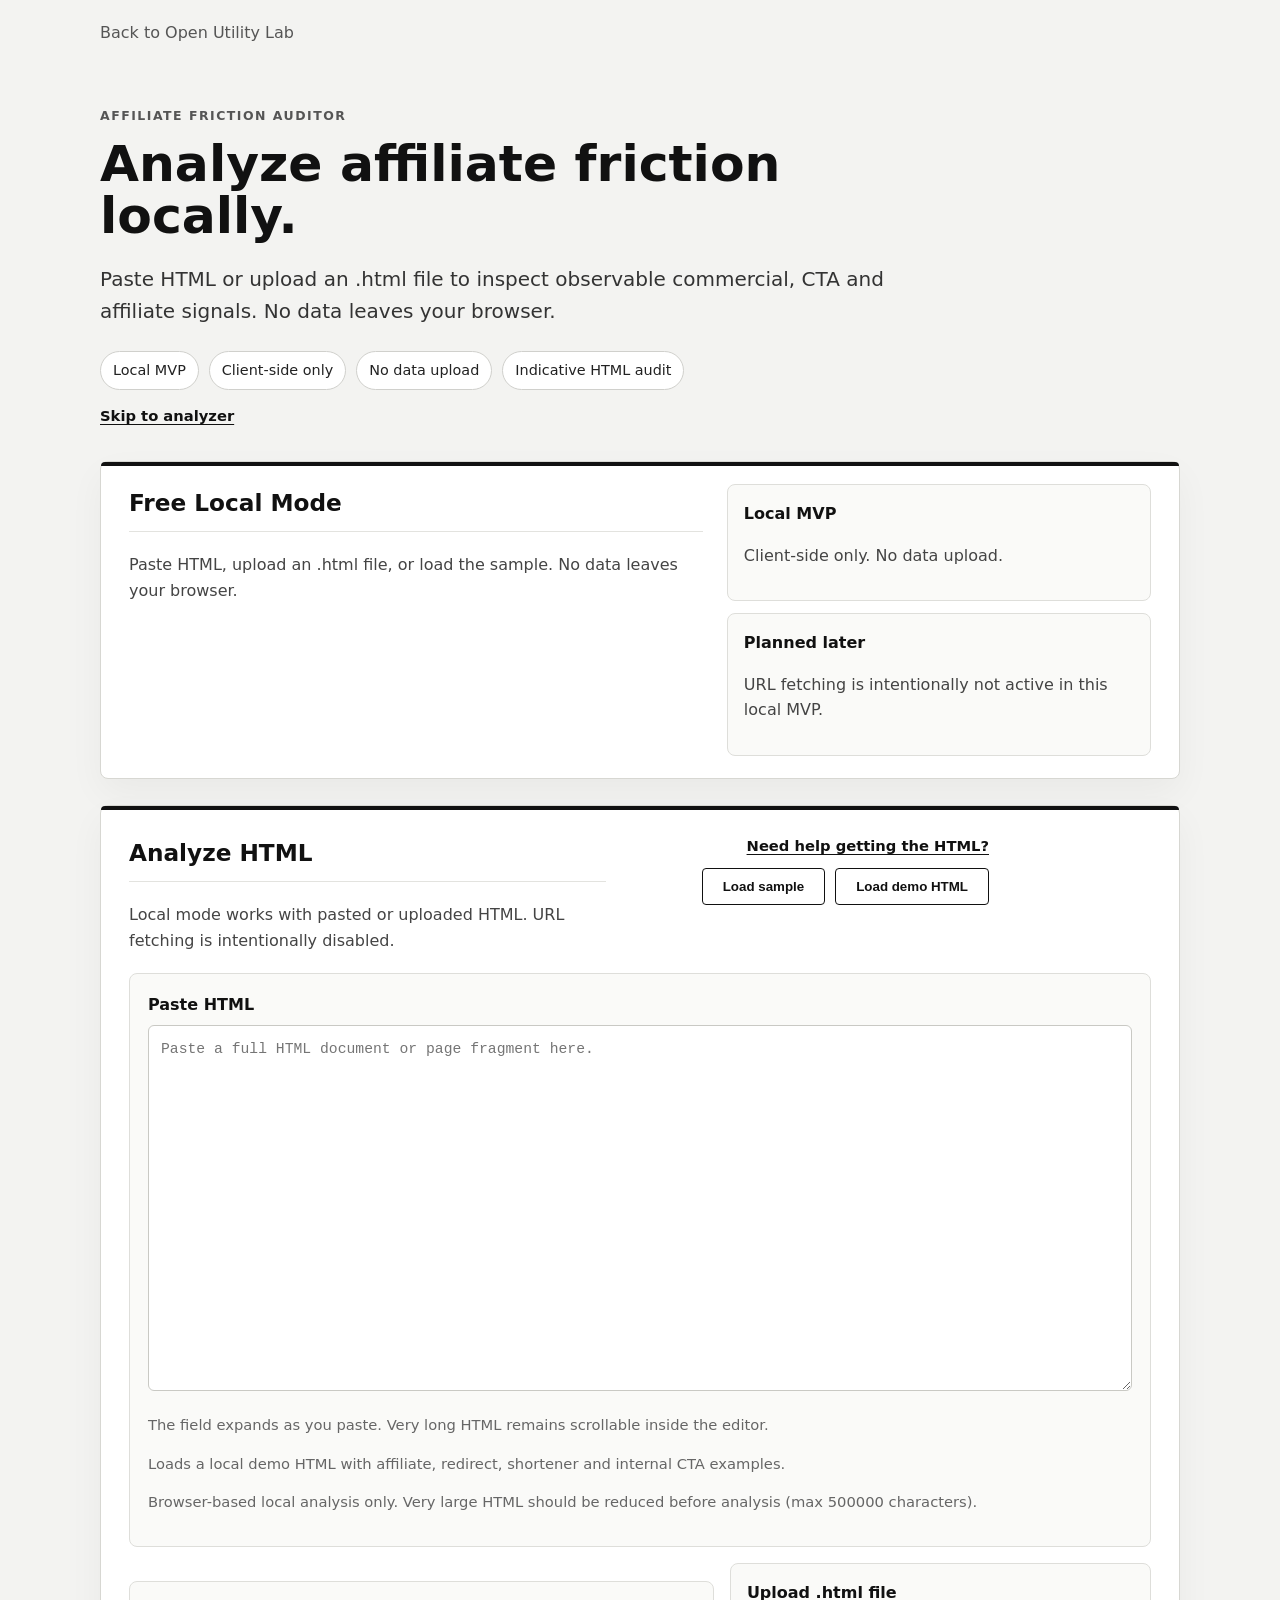
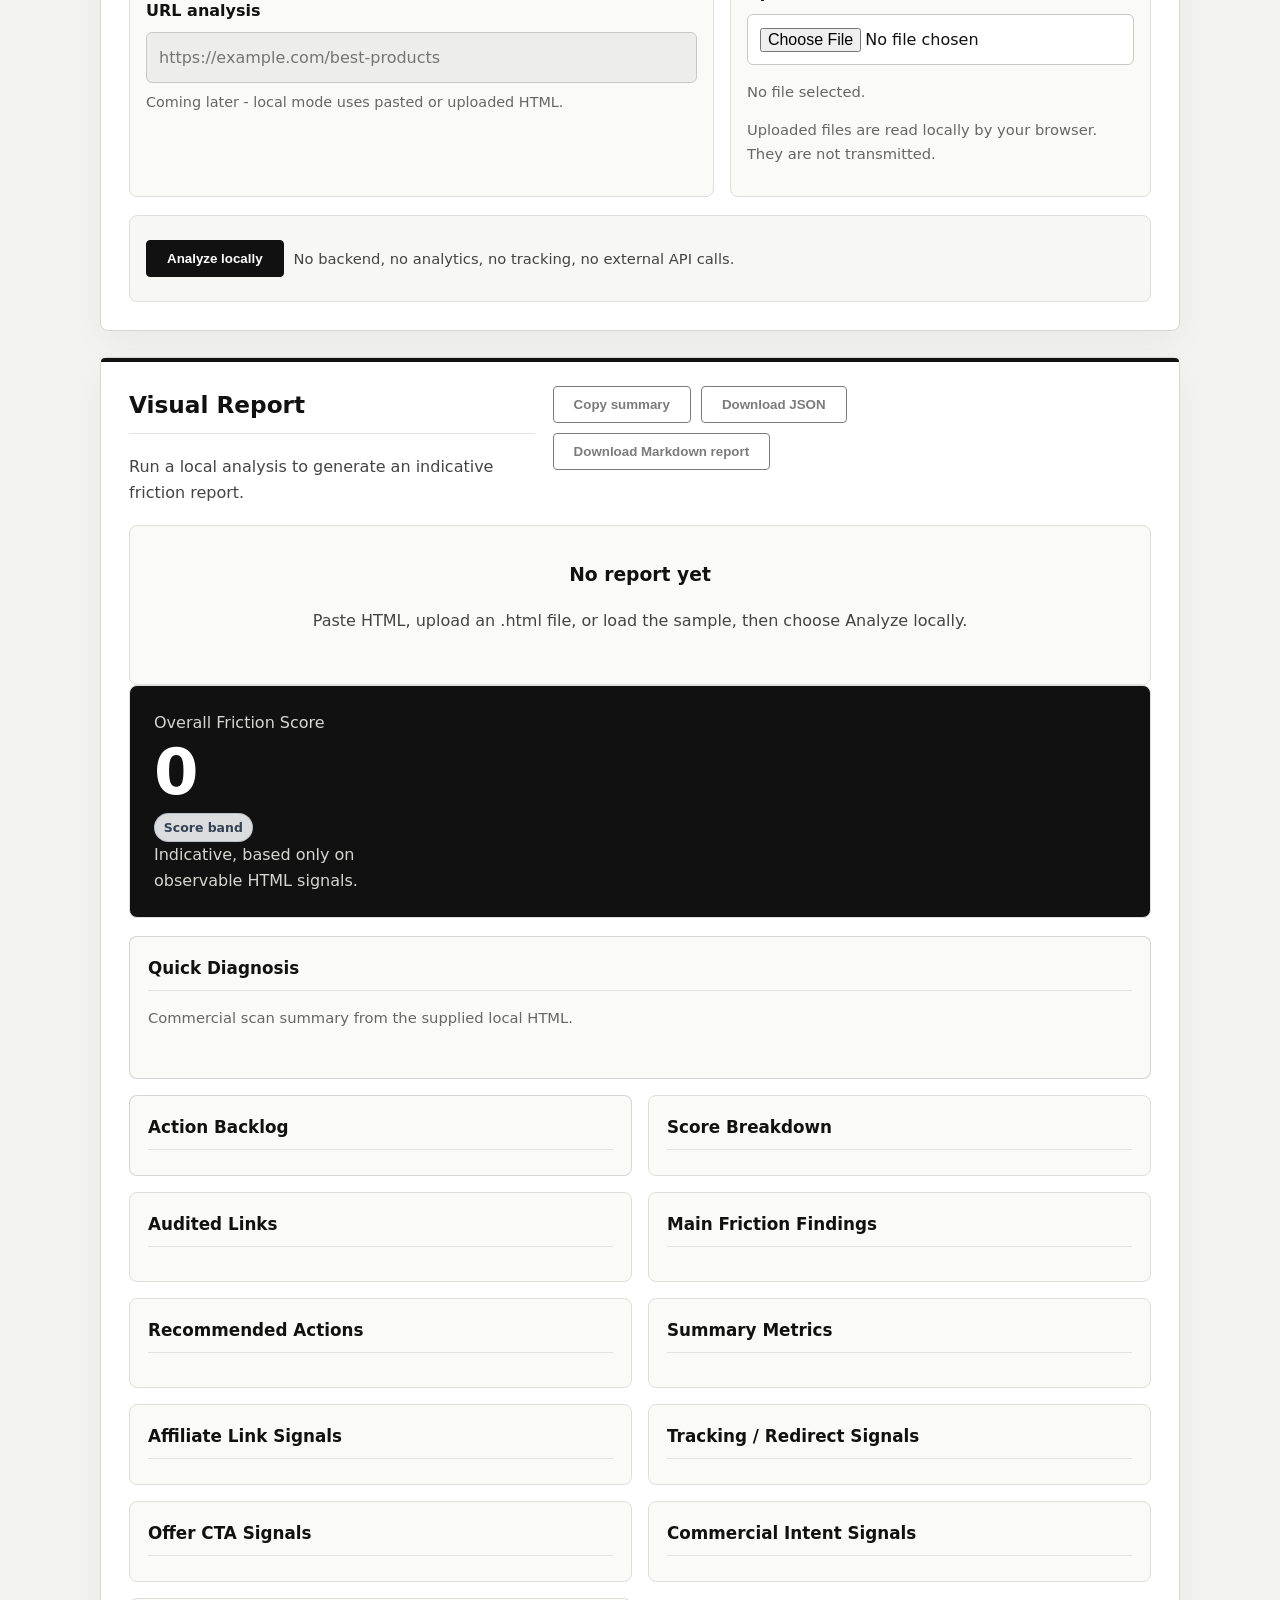
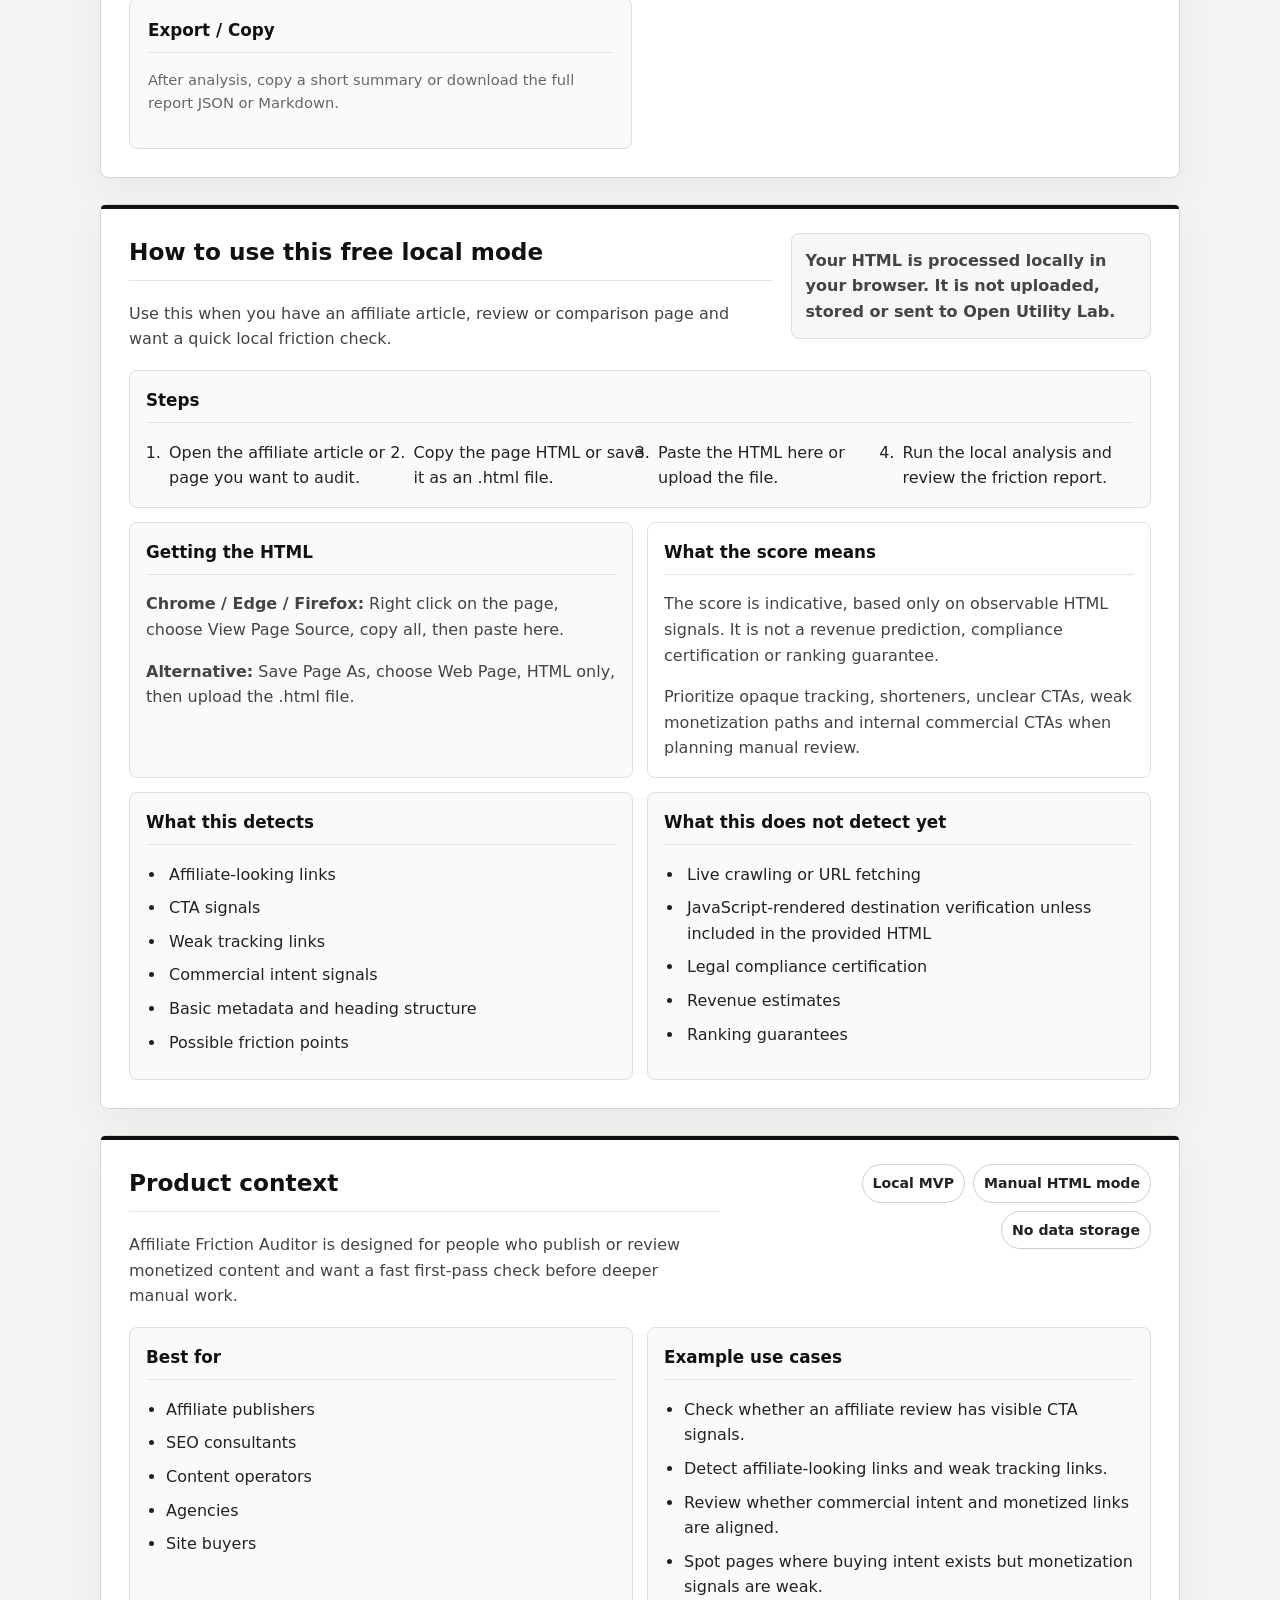
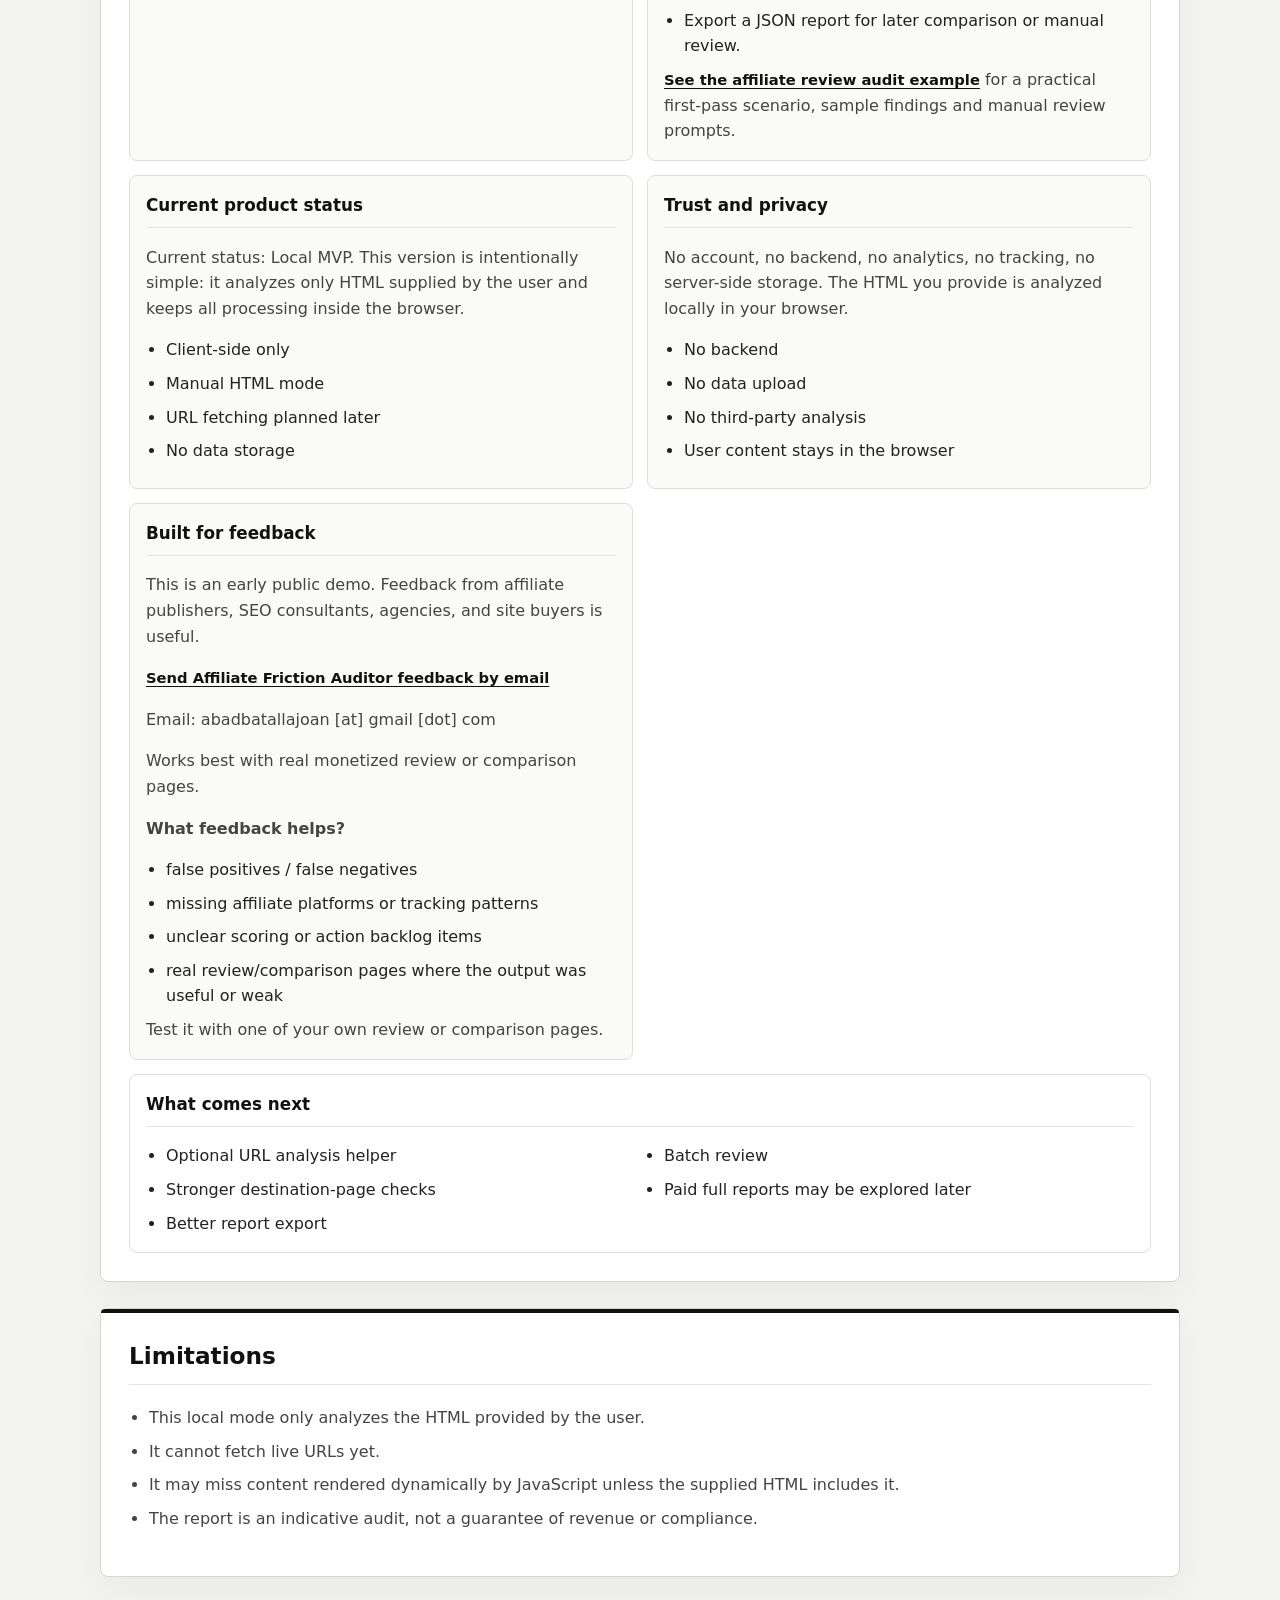
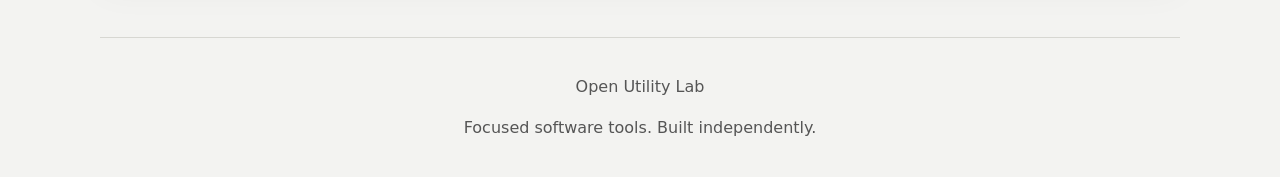
==== commit 427de5bb: "feat: strengthen affiliate friction auditor trust surface" ====
--- a/affiliate-friction-auditor/index.html
+++ b/affiliate-friction-auditor/index.html
@@ -5,6 +5,7 @@
     <meta name="viewport" content="width=device-width, initial-scale=1.0">
     <title>Affiliate Friction Auditor | Open Utility Lab</title>
     <meta name="description" content="Affiliate Friction Auditor is a private, browser-based tool for spotting affiliate links, commercial pressure, CTA patterns, and tracking signals in pasted HTML.">
+    <link rel="canonical" href="https://openutilitylab.com/affiliate-friction-auditor/">
     <link rel="stylesheet" href="/styles.css?v=20260502-21">
     <style>
         .affiliate-report-polish .score-band {
@@ -185,7 +186,7 @@
                 </div>
                 <div>
                     <strong>Planned later</strong>
-                    <p>URL fetching is planned for a later version.</p>
+                    <p>URL fetching is intentionally not active in this local MVP.</p>
                 </div>
             </div>
         </section>
@@ -349,7 +350,8 @@
 
                 <article class="guidance-card score-meaning-card">
                     <h3>What the score means</h3>
-                    <p>The score is not a revenue prediction. It is an indicative friction score based only on observable HTML signals.</p>
+                    <p>The score is indicative, based only on observable HTML signals. It is not a revenue prediction, compliance certification or ranking guarantee.</p>
+                    <p>Prioritize opaque tracking, shorteners, unclear CTAs, weak monetization paths and internal commercial CTAs when planning manual review.</p>
                 </article>
 
                 <article class="guidance-card">
@@ -367,11 +369,11 @@
                 <article class="guidance-card">
                     <h3>What this does not detect yet</h3>
                     <ul class="content-list compact-list">
-                        <li>Live URL fetching</li>
-                        <li>JavaScript-rendered content unless included in the provided HTML</li>
-                        <li>Full destination-page validation</li>
+                        <li>Live crawling or URL fetching</li>
+                        <li>JavaScript-rendered destination verification unless included in the provided HTML</li>
+                        <li>Legal compliance certification</li>
                         <li>Revenue estimates</li>
-                        <li>Legal or compliance guarantees</li>
+                        <li>Ranking guarantees</li>
                     </ul>
                 </article>
             </div>
@@ -392,14 +394,13 @@
 
             <div class="product-context-grid">
                 <article class="product-card">
-                    <h3>Who this is for</h3>
+                    <h3>Best for</h3>
                     <ul class="content-list compact-list">
-                        <li>Affiliate site owners</li>
-                        <li>Niche publishers</li>
-                        <li>SEO and content operators</li>
-                        <li>Small website owners</li>
-                        <li>Builders reviewing monetized content</li>
-                        <li>Anyone who wants a quick local check before manual review</li>
+                        <li>Affiliate publishers</li>
+                        <li>SEO consultants</li>
+                        <li>Content operators</li>
+                        <li>Agencies</li>
+                        <li>Site buyers</li>
                     </ul>
                 </article>
 
@@ -412,7 +413,7 @@
                         <li>Spot pages where buying intent exists but monetization signals are weak.</li>
                         <li>Export a JSON report for later comparison or manual review.</li>
                     </ul>
-                    <p><a class="help-link" href="./affiliate-review-audit-example/">See an affiliate review audit example</a></p>
+                    <p><a class="help-link" href="./affiliate-review-audit-example/">See the affiliate review audit example</a> for a practical first-pass scenario, sample findings and manual review prompts.</p>
                 </article>
 
                 <article class="product-card">
@@ -428,7 +429,7 @@
 
                 <article class="product-card">
                     <h3>Trust and privacy</h3>
-                    <p>No account, no tracking, no server-side storage. The HTML you provide is analyzed locally in your browser.</p>
+                    <p>No account, no backend, no analytics, no tracking, no server-side storage. The HTML you provide is analyzed locally in your browser.</p>
                     <ul class="content-list compact-list">
                         <li>No backend</li>
                         <li>No data upload</li>
--- a/styles.css
+++ b/styles.css
@@ -1198,6 +1198,99 @@
     padding: 2rem;
 }
 
+/* OPENUTILITYLAB_EDITORIAL_BLACK_ACCENT_AND_DOUBLE_RULE_VISUAL_REFINEMENT_V1 */
+
+/*
+ * CSS-only editorial refinement for Open Utility Lab portfolio surfaces.
+ * Intent: more black presence, double-rule framing and stronger profile rhythm
+ * without changing content, routes, SEO, dependencies or tool pages.
+ */
+
+body.wide-professional-layout .home-hero.portfolio-hero,
+body.wide-professional-layout .cv-page.professional-portfolio .cv-hero {
+    border-top: 3px double #111111;
+    border-bottom: 3px double #111111;
+}
+
+body.wide-professional-layout .home-hero-aside.profile-snapshot,
+body.wide-professional-layout .cv-hero .profile-snapshot,
+.home-profile-card.professional-portfolio {
+    border: 1px solid #111111;
+    outline: 1px solid #111111;
+    outline-offset: 6px;
+}
+
+#projects.professional-portfolio {
+    border-top: 3px double #111111;
+    border-bottom: 3px double #111111;
+}
+
+#projects.professional-portfolio > h2,
+.cv-page.professional-portfolio .section-heading {
+    border-top: 3px double #111111;
+    padding-top: 1rem;
+}
+
+#projects.professional-portfolio .project-card,
+.cv-page.professional-portfolio .cv-card,
+.case-study-section.case-studies-full-width-editorial-repair .case-study-readable-wide-card {
+    border-color: #111111;
+    border-top: 3px double #111111;
+}
+
+body.wide-professional-layout .home-hero-aside.profile-snapshot .eyebrow,
+body.wide-professional-layout .cv-hero .profile-snapshot .eyebrow,
+.home-profile-card.professional-portfolio .eyebrow,
+.cv-page.professional-portfolio .cv-hero .eyebrow,
+.cv-page.professional-portfolio .cv-section .eyebrow,
+#projects.professional-portfolio .status {
+    display: inline-block;
+    width: fit-content;
+    background: #111111;
+    color: #ffffff;
+    border: 1px solid #111111;
+    border-radius: 999px;
+    padding: 0.28rem 0.58rem;
+}
+
+body.wide-professional-layout footer {
+    background: #111111;
+    color: #f7f7f7;
+    border-top: 3px double #ffffff;
+}
+
+body.wide-professional-layout footer p,
+body.wide-professional-layout footer a {
+    color: #f7f7f7;
+}
+
+body.wide-professional-layout footer a {
+    text-decoration: none;
+    border-bottom: 1px solid rgba(255, 255, 255, 0.55);
+}
+
+body.wide-professional-layout footer a:hover {
+    color: #ffffff;
+    border-bottom-color: #ffffff;
+}
+
+@media (max-width: 900px) {
+    body.wide-professional-layout .home-hero-aside.profile-snapshot,
+    body.wide-professional-layout .cv-hero .profile-snapshot,
+    .home-profile-card.professional-portfolio {
+        outline-offset: 4px;
+        max-width: 100%;
+        box-sizing: border-box;
+    }
+
+    body.wide-professional-layout .home-hero.portfolio-hero,
+    body.wide-professional-layout .cv-page.professional-portfolio .cv-hero,
+    #projects.professional-portfolio {
+        border-top-width: 2px;
+        border-bottom-width: 2px;
+    }
+}
+
 .home-profile-card p {
     max-width: 900px;
 }
@@ -1566,6 +1659,120 @@
     padding: 1.6rem 1.7rem;
 }
 
+/* OPENUTILITYLAB_AI_ASSISTED_CASE_STUDIES_LAYOUT_READABILITY_REPAIR_V1 */
+body.wide-professional-layout .case-study-section.case-studies-readability-repair .section-heading,
+.case-study-section.case-studies-readability-repair .section-heading {
+    max-width: none;
+}
+
+.case-study-section.case-studies-readability-repair .cv-grid {
+    grid-template-columns: minmax(0, 1fr);
+    gap: 1.25rem;
+}
+
+.case-study-section.case-studies-readability-repair .case-study-feature {
+    grid-column: auto;
+    padding: 1.5rem 1.55rem;
+}
+
+.case-study-section.case-studies-readability-repair .case-study-wide-supporting-grid {
+    display: grid;
+    grid-template-columns: repeat(2, minmax(0, 1fr));
+    gap: 1.15rem;
+    align-items: stretch;
+}
+
+.case-study-section.case-studies-readability-repair .case-study-wide-supporting-grid .case-study-card {
+    grid-column: auto;
+}
+
+body.wide-professional-layout .case-study-section.case-studies-readability-repair .case-study-wide-supporting-grid .case-study-card {
+    grid-column: auto;
+}
+
+.case-study-section.case-studies-readability-repair .case-study-wide-supporting-grid .case-study-readable-card {
+    min-width: 0;
+    padding: 1.25rem 1.35rem;
+    line-height: 1.66;
+}
+
+.case-study-section.case-studies-readability-repair .case-study-wide-supporting-grid .case-study-readable-card:last-child {
+    grid-column: 1 / -1;
+}
+
+.case-study-section.case-studies-readability-repair .case-study-readable-card .project-points {
+    margin-top: 0.8rem;
+}
+
+.case-study-section.case-studies-readability-repair .case-study-readable-card .button {
+    margin-top: 0.75rem;
+}
+
+/* OPENUTILITYLAB_AI_ASSISTED_CASE_STUDIES_FULL_WIDTH_EDITORIAL_REPAIR_V1 */
+.case-study-section.case-studies-full-width-editorial-repair {
+    display: block;
+}
+
+/* case-study-parent-grid-override */
+body.wide-professional-layout .cv-page.professional-portfolio .cv-section.case-study-section.case-studies-full-width-editorial-repair,
+.cv-page.professional-portfolio .cv-section.case-study-section.case-studies-full-width-editorial-repair {
+    display: grid;
+    grid-template-columns: minmax(0, 1fr);
+    width: 100%;
+    align-items: start;
+    row-gap: 0.9rem;
+}
+
+.case-study-section.case-studies-full-width-editorial-repair .case-study-editorial-heading {
+    display: block;
+    max-width: none;
+    width: 100%;
+    grid-column: 1 / -1;
+    margin-bottom: 1.3rem;
+    padding-bottom: 1rem;
+    border-bottom: 1px solid #e4e4e4;
+}
+
+.case-study-section.case-studies-full-width-editorial-repair .case-study-editorial-heading h2,
+.case-study-section.case-studies-full-width-editorial-repair .case-study-editorial-heading p:not(.eyebrow) {
+    max-width: 860px;
+}
+
+.case-study-section.case-studies-full-width-editorial-repair .cv-grid {
+    grid-column: 1 / -1;
+    grid-template-columns: minmax(0, 1fr);
+    gap: 1.2rem;
+    width: 100%;
+}
+
+.case-study-section.case-studies-full-width-editorial-repair .case-study-feature {
+    grid-column: auto;
+    padding: 1.55rem 1.6rem;
+}
+
+.case-study-section.case-studies-full-width-editorial-repair .case-study-wide-supporting-grid.case-study-editorial-stack {
+    display: grid;
+    grid-template-columns: minmax(0, 1fr);
+    gap: 1rem;
+    grid-column: 1 / -1;
+    width: 100%;
+}
+
+.case-study-section.case-studies-full-width-editorial-repair .case-study-readable-wide-card {
+    min-width: 0;
+    width: 100%;
+    padding: 1.3rem 1.45rem;
+    line-height: 1.66;
+}
+
+.case-study-section.case-studies-full-width-editorial-repair .case-study-readable-wide-card .project-points {
+    margin-top: 0.8rem;
+}
+
+body.wide-professional-layout .case-study-section.case-studies-full-width-editorial-repair .case-study-wide-supporting-grid.case-study-editorial-stack .case-study-readable-wide-card {
+    grid-column: auto;
+}
+
 @media (max-width: 900px) {
     body.wide-professional-layout.canonical-portfolio-layout {
         width: min(100% - 28px, 100%);
@@ -1583,6 +1790,22 @@
     body.wide-professional-layout .case-study-section .case-study-card,
     body.wide-professional-layout .case-study-section .case-study-feature {
         grid-column: auto;
+    }
+
+    .case-study-section.case-studies-readability-repair .case-study-wide-supporting-grid {
+        grid-template-columns: 1fr;
+    }
+
+    .case-study-section.case-studies-readability-repair .case-study-wide-supporting-grid .case-study-readable-card:last-child {
+        grid-column: auto;
+    }
+
+    .case-study-section.case-studies-full-width-editorial-repair .case-study-editorial-heading {
+        margin-bottom: 1.1rem;
+    }
+
+    .case-study-section.case-studies-full-width-editorial-repair .case-study-readable-wide-card {
+        padding: 1.2rem;
     }
 }
 
@@ -1799,3 +2022,61 @@
         touch-action: pan-y;
     }
 }
+
+/* openutilitylab-editorial-subtle-relief-layer */
+body.wide-professional-layout .home-hero.portfolio-hero,
+body.wide-professional-layout .cv-page.professional-portfolio .cv-hero,
+body.wide-professional-layout .home-hero-aside.profile-snapshot,
+body.wide-professional-layout .cv-hero .profile-snapshot,
+.home-profile-card.professional-portfolio,
+#projects.professional-portfolio .project-card,
+.cv-page.professional-portfolio .cv-card,
+.case-study-section.case-studies-full-width-editorial-repair .case-study-readable-wide-card {
+    box-shadow:
+        0 1px 0 #ffffff,
+        0 8px 0 rgba(17, 17, 17, 0.035),
+        0 18px 38px rgba(0, 0, 0, 0.085);
+}
+
+body.wide-professional-layout .home-hero-aside.profile-snapshot,
+body.wide-professional-layout .cv-hero .profile-snapshot,
+.home-profile-card.professional-portfolio,
+#projects.professional-portfolio .project-card,
+.cv-page.professional-portfolio .cv-card {
+    background:
+        linear-gradient(180deg, #ffffff 0%, #fbfbfb 100%);
+}
+
+#projects.professional-portfolio .project-card,
+.cv-page.professional-portfolio .cv-card,
+.case-study-section.case-studies-full-width-editorial-repair .case-study-readable-wide-card {
+    position: relative;
+}
+
+#projects.professional-portfolio .project-card::after,
+.cv-page.professional-portfolio .cv-card::after,
+.case-study-section.case-studies-full-width-editorial-repair .case-study-readable-wide-card::after {
+    content: "";
+    position: absolute;
+    inset: 0;
+    pointer-events: none;
+    border-right: 1px solid rgba(17, 17, 17, 0.08);
+    border-bottom: 1px solid rgba(17, 17, 17, 0.08);
+    border-radius: inherit;
+}
+
+@media (max-width: 900px) {
+    body.wide-professional-layout .home-hero.portfolio-hero,
+    body.wide-professional-layout .cv-page.professional-portfolio .cv-hero,
+    body.wide-professional-layout .home-hero-aside.profile-snapshot,
+    body.wide-professional-layout .cv-hero .profile-snapshot,
+    .home-profile-card.professional-portfolio,
+    #projects.professional-portfolio .project-card,
+    .cv-page.professional-portfolio .cv-card,
+    .case-study-section.case-studies-full-width-editorial-repair .case-study-readable-wide-card {
+        box-shadow:
+            0 1px 0 #ffffff,
+            0 5px 0 rgba(17, 17, 17, 0.025),
+            0 10px 22px rgba(0, 0, 0, 0.06);
+    }
+}
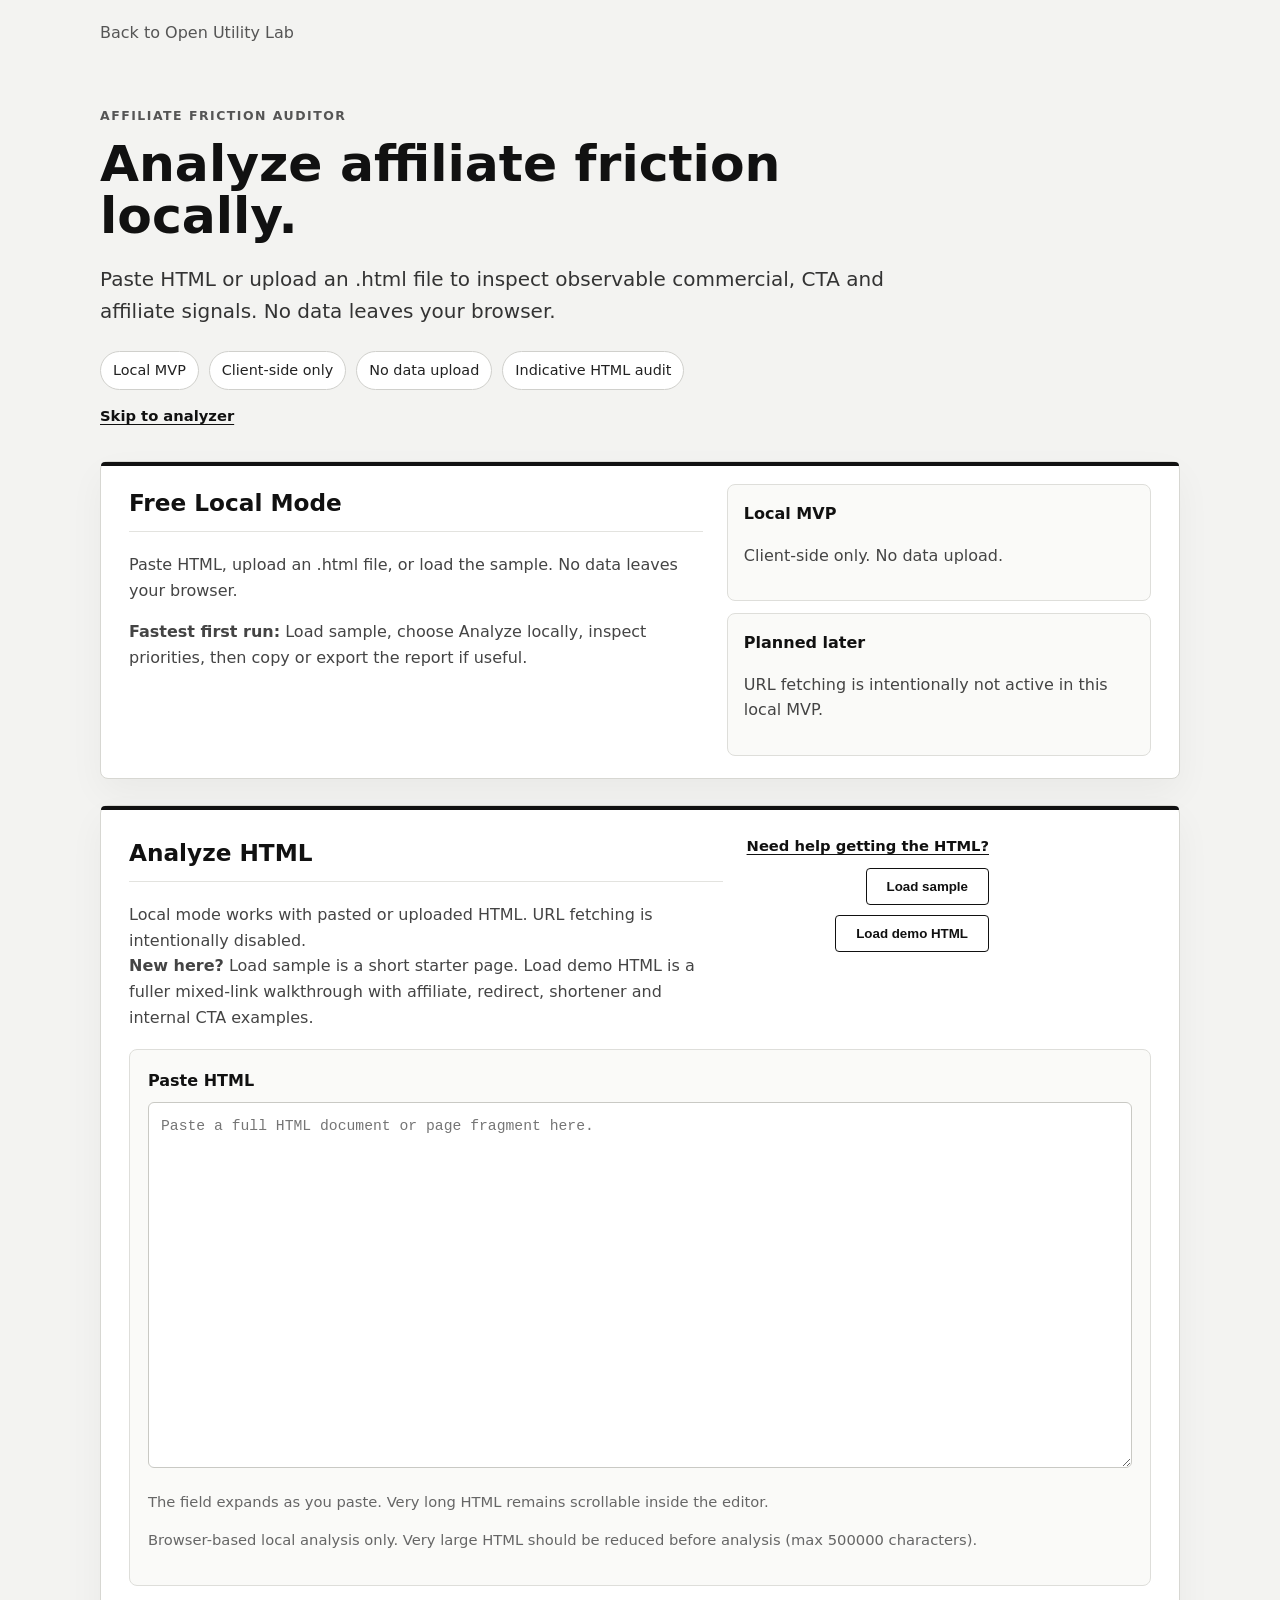
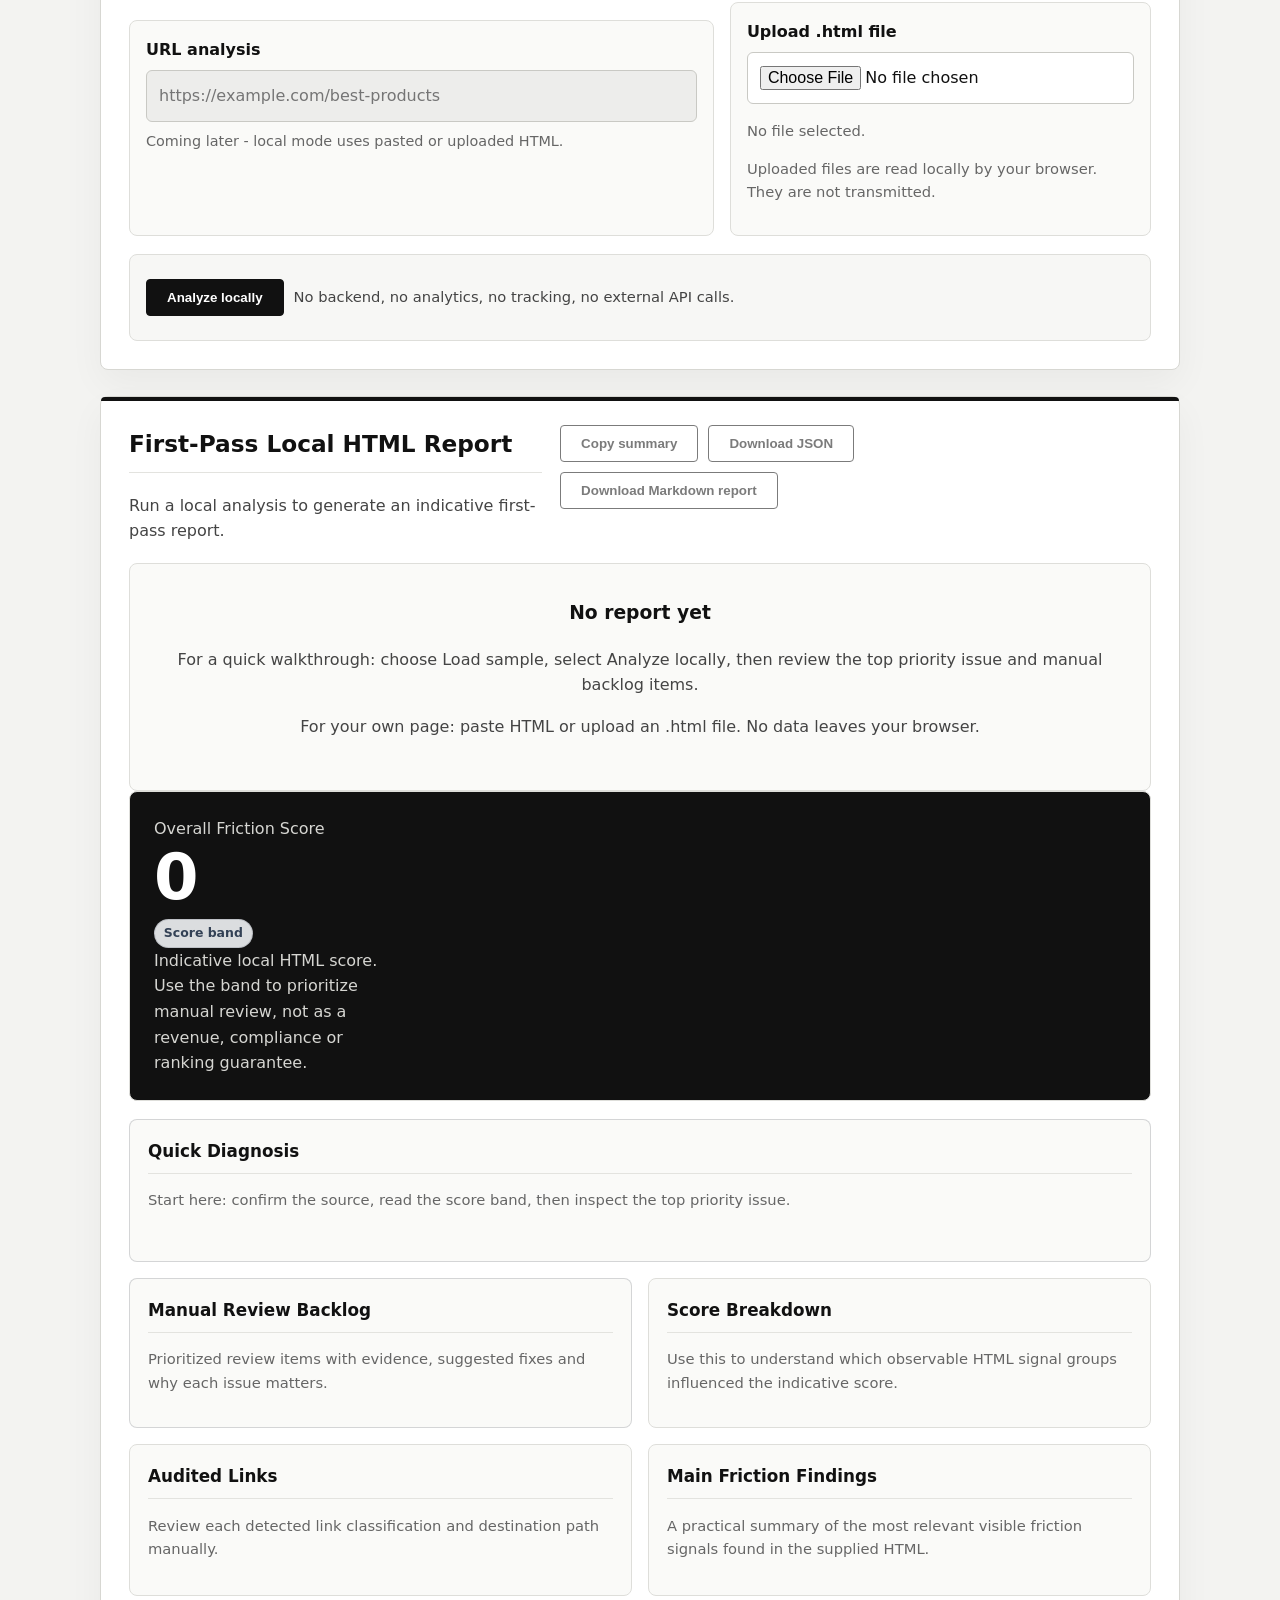
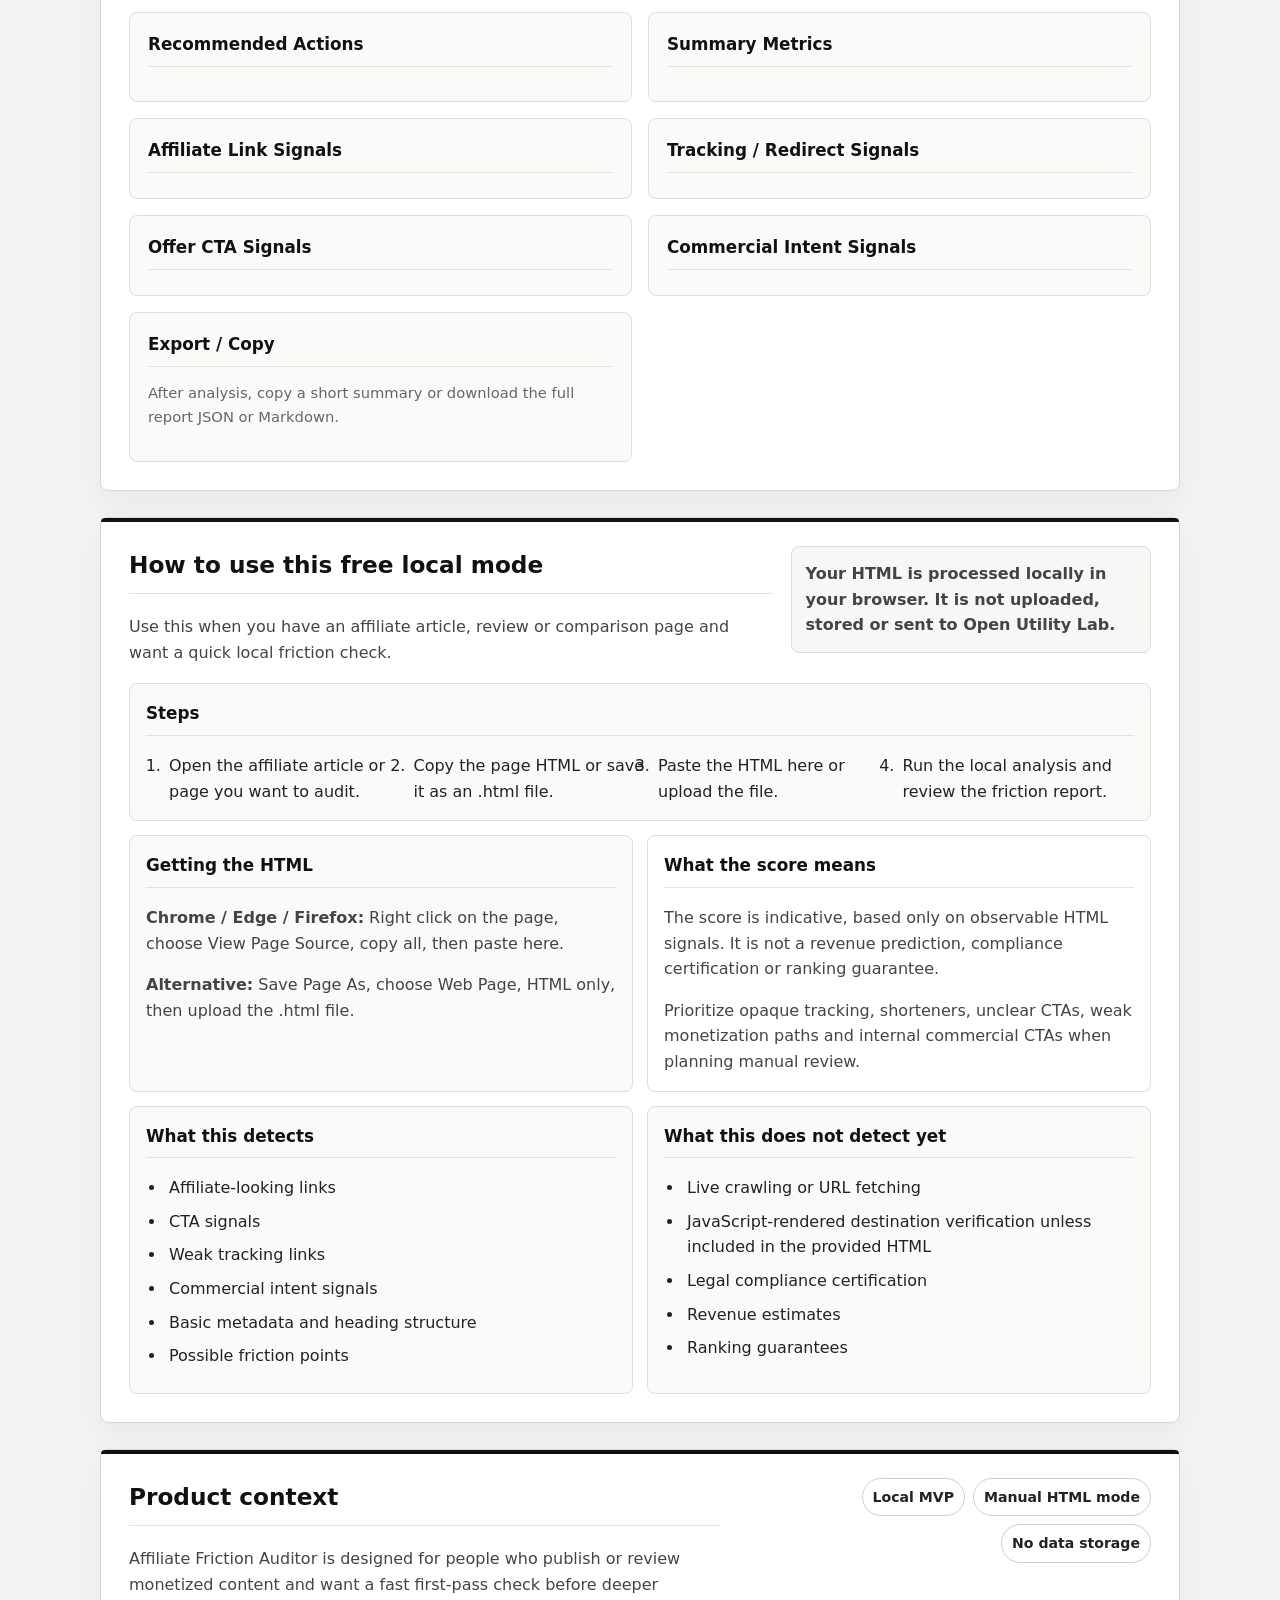
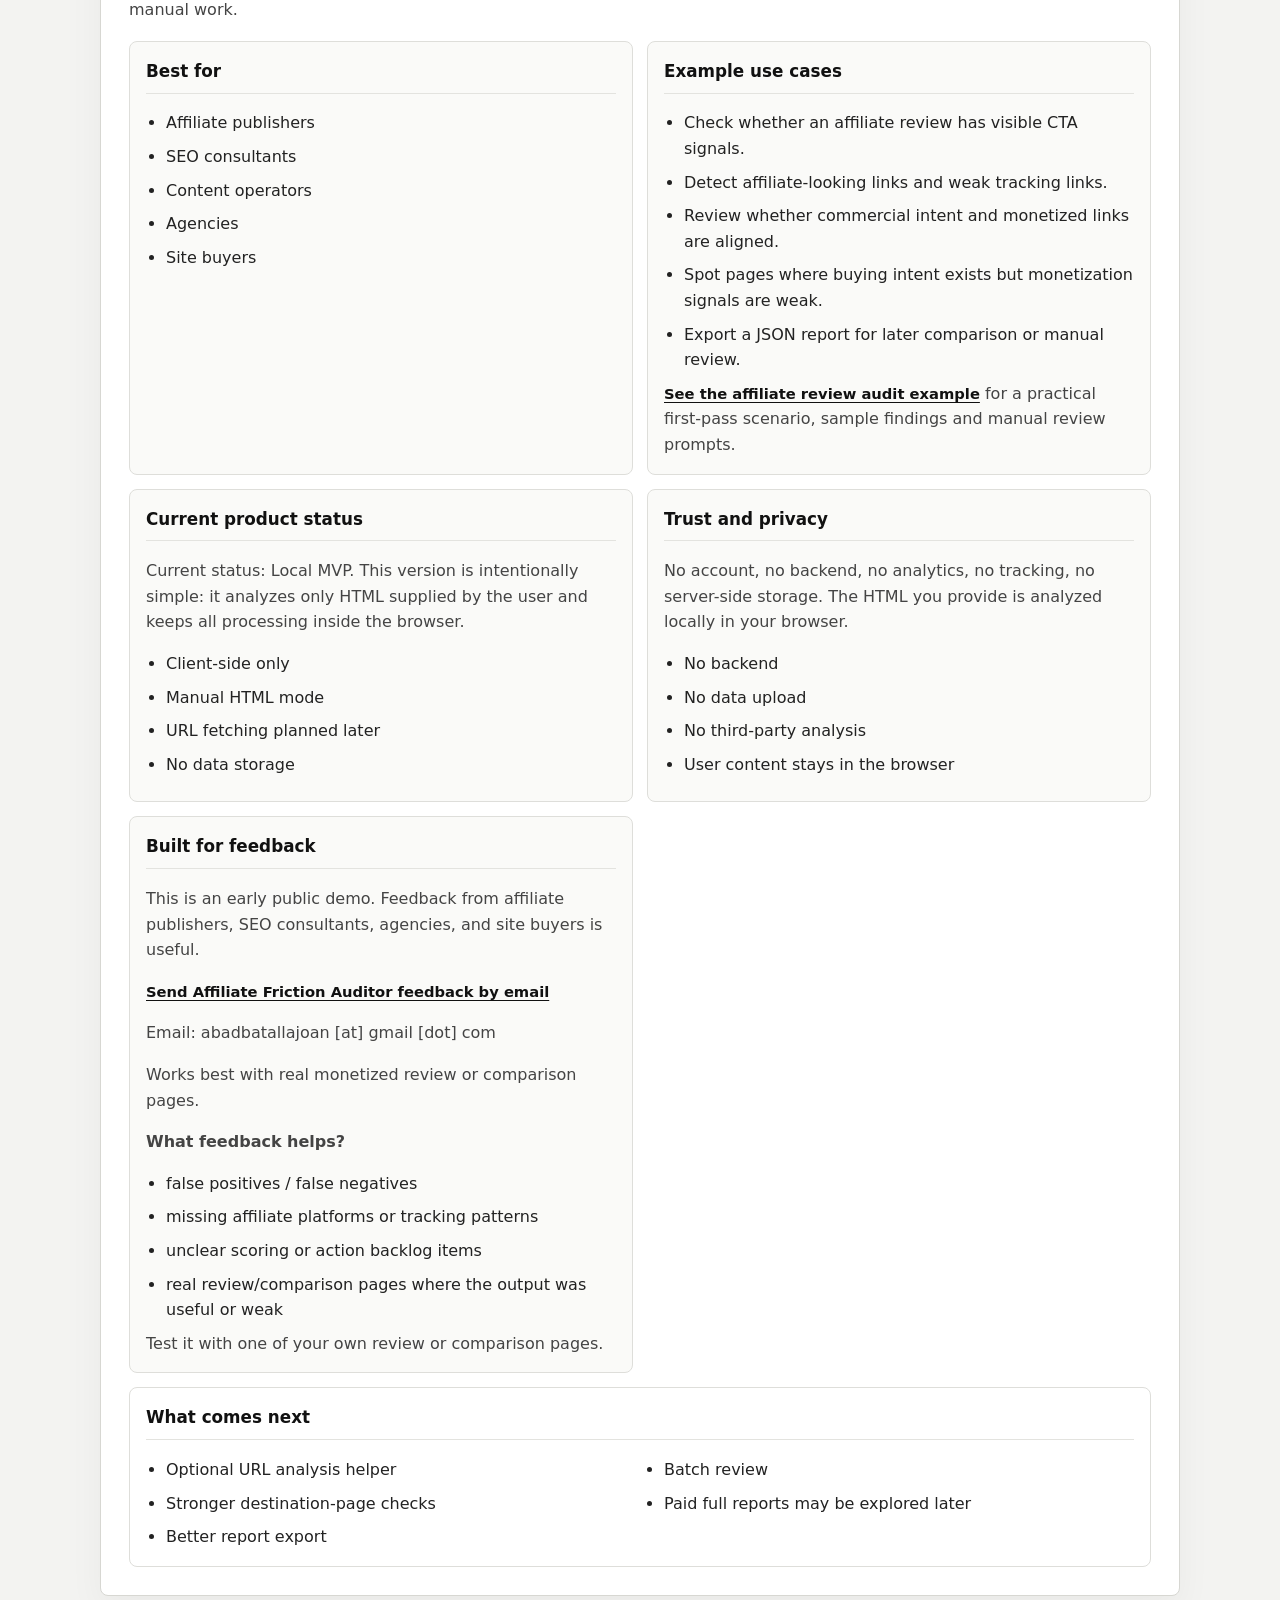
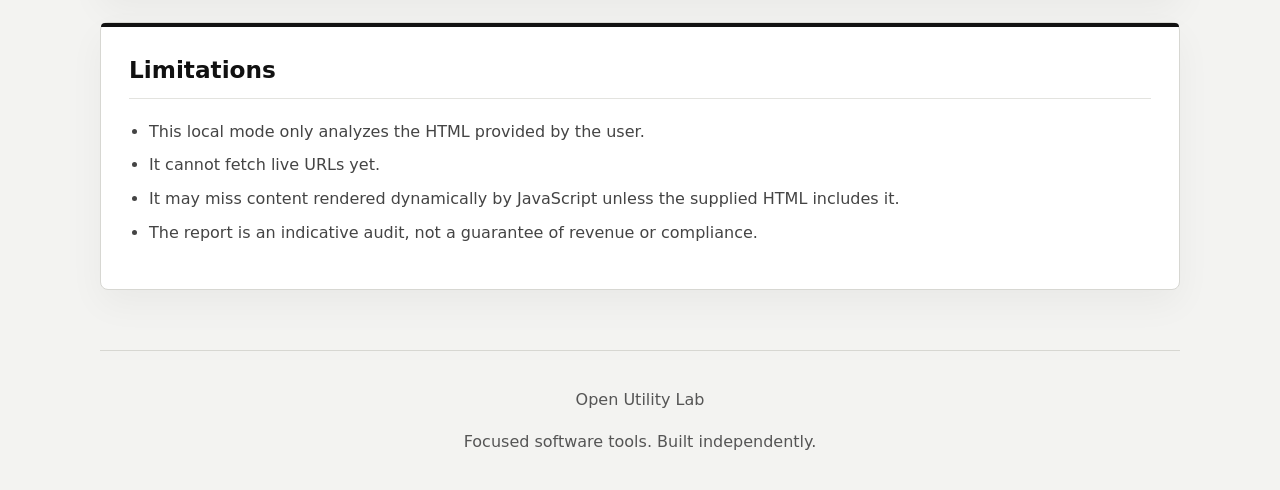
==== commit 92c0b639: "feat: improve affiliate friction auditor report clarity" ====
--- a/affiliate-friction-auditor/index.html
+++ b/affiliate-friction-auditor/index.html
@@ -178,6 +178,7 @@
             <div>
                 <h2 id="local-mode-title">Free Local Mode</h2>
                 <p>Paste HTML, upload an .html file, or load the sample. No data leaves your browser.</p>
+                <p><strong>Fastest first run:</strong> Load sample, choose Analyze locally, inspect priorities, then copy or export the report if useful.</p>
             </div>
             <div class="mode-grid">
                 <div>
@@ -196,6 +197,7 @@
                 <div>
                     <h2 id="input-title">Analyze HTML</h2>
                     <p>Local mode works with pasted or uploaded HTML. URL fetching is intentionally disabled.</p>
+                    <p><strong>New here?</strong> Load sample is a short starter page. Load demo HTML is a fuller mixed-link walkthrough with affiliate, redirect, shortener and internal CTA examples.</p>
                 </div>
                 <div class="heading-actions">
                     <a class="help-link" href="#local-mode-help">Need help getting the HTML?</a>
@@ -209,7 +211,6 @@
                     <label for="htmlInput">Paste HTML</label>
                     <textarea id="htmlInput" rows="15" spellcheck="false" placeholder="Paste a full HTML document or page fragment here."></textarea>
                     <p class="note">The field expands as you paste. Very long HTML remains scrollable inside the editor.</p>
-                    <p class="note">Loads a local demo HTML with affiliate, redirect, shortener and internal CTA examples.</p>
                     <p class="note input-size-guardrail parse-safety-guardrail">Browser-based local analysis only. Very large HTML should be reduced before analysis (max 500000 characters).</p>
                 </div>
 
@@ -242,8 +243,8 @@
         <section class="report-shell zone-card" aria-labelledby="report-title">
             <div class="section-heading">
                 <div>
-                    <h2 id="report-title">Visual Report</h2>
-                    <p id="reportContext">Run a local analysis to generate an indicative friction report.</p>
+                    <h2 id="report-title">First-Pass Local HTML Report</h2>
+                    <p id="reportContext">Run a local analysis to generate an indicative first-pass report.</p>
                 </div>
                 <div class="report-actions">
                     <button type="button" class="button secondary-button" id="copySummaryButton" disabled>Copy summary</button>
@@ -254,7 +255,8 @@
 
             <div id="emptyState" class="empty-state">
                 <h3>No report yet</h3>
-                <p>Paste HTML, upload an .html file, or load the sample, then choose Analyze locally.</p>
+                <p>For a quick walkthrough: choose Load sample, select Analyze locally, then review the top priority issue and manual backlog items.</p>
+                <p>For your own page: paste HTML or upload an .html file. No data leaves your browser.</p>
             </div>
 
             <div id="reportContent" class="report-content affiliate-report-polish" hidden>
@@ -263,7 +265,7 @@
                         <span class="score-label">Overall Friction Score</span>
                         <strong id="scoreValue">0</strong>
                         <span id="scoreBand" class="score-band">Score band</span>
-                        <span class="score-caption">Indicative, based only on observable HTML signals.</span>
+                        <span class="score-caption">Indicative local HTML score. Use the band to prioritize manual review, not as a revenue, compliance or ranking guarantee.</span>
                     </div>
                     <p id="scoreExplanation"></p>
                 </div>
@@ -271,23 +273,27 @@
                 <div class="report-grid">
                     <article class="report-card priority-card">
                         <h3>Quick Diagnosis</h3>
-                        <p class="note">Commercial scan summary from the supplied local HTML.</p>
+                        <p class="note">Start here: confirm the source, read the score band, then inspect the top priority issue.</p>
                         <dl id="quickDiagnosis" class="diagnosis-grid"></dl>
                     </article>
                     <article class="report-card priority-card">
-                        <h3>Action Backlog</h3>
+                        <h3>Manual Review Backlog</h3>
+                        <p class="note">Prioritized review items with evidence, suggested fixes and why each issue matters.</p>
                         <div id="actionBacklog" class="signal-list"></div>
                     </article>
                     <article class="report-card">
                         <h3>Score Breakdown</h3>
+                        <p class="note">Use this to understand which observable HTML signal groups influenced the indicative score.</p>
                         <div id="scoreBreakdown" class="signal-list"></div>
                     </article>
                     <article class="report-card">
                         <h3>Audited Links</h3>
+                        <p class="note">Review each detected link classification and destination path manually.</p>
                         <div id="auditedLinks" class="signal-list"></div>
                     </article>
                     <article class="report-card">
                         <h3>Main Friction Findings</h3>
+                        <p class="note">A practical summary of the most relevant visible friction signals found in the supplied HTML.</p>
                         <ul id="frictionFindings" class="content-list compact-list"></ul>
                     </article>
                     <article class="report-card">
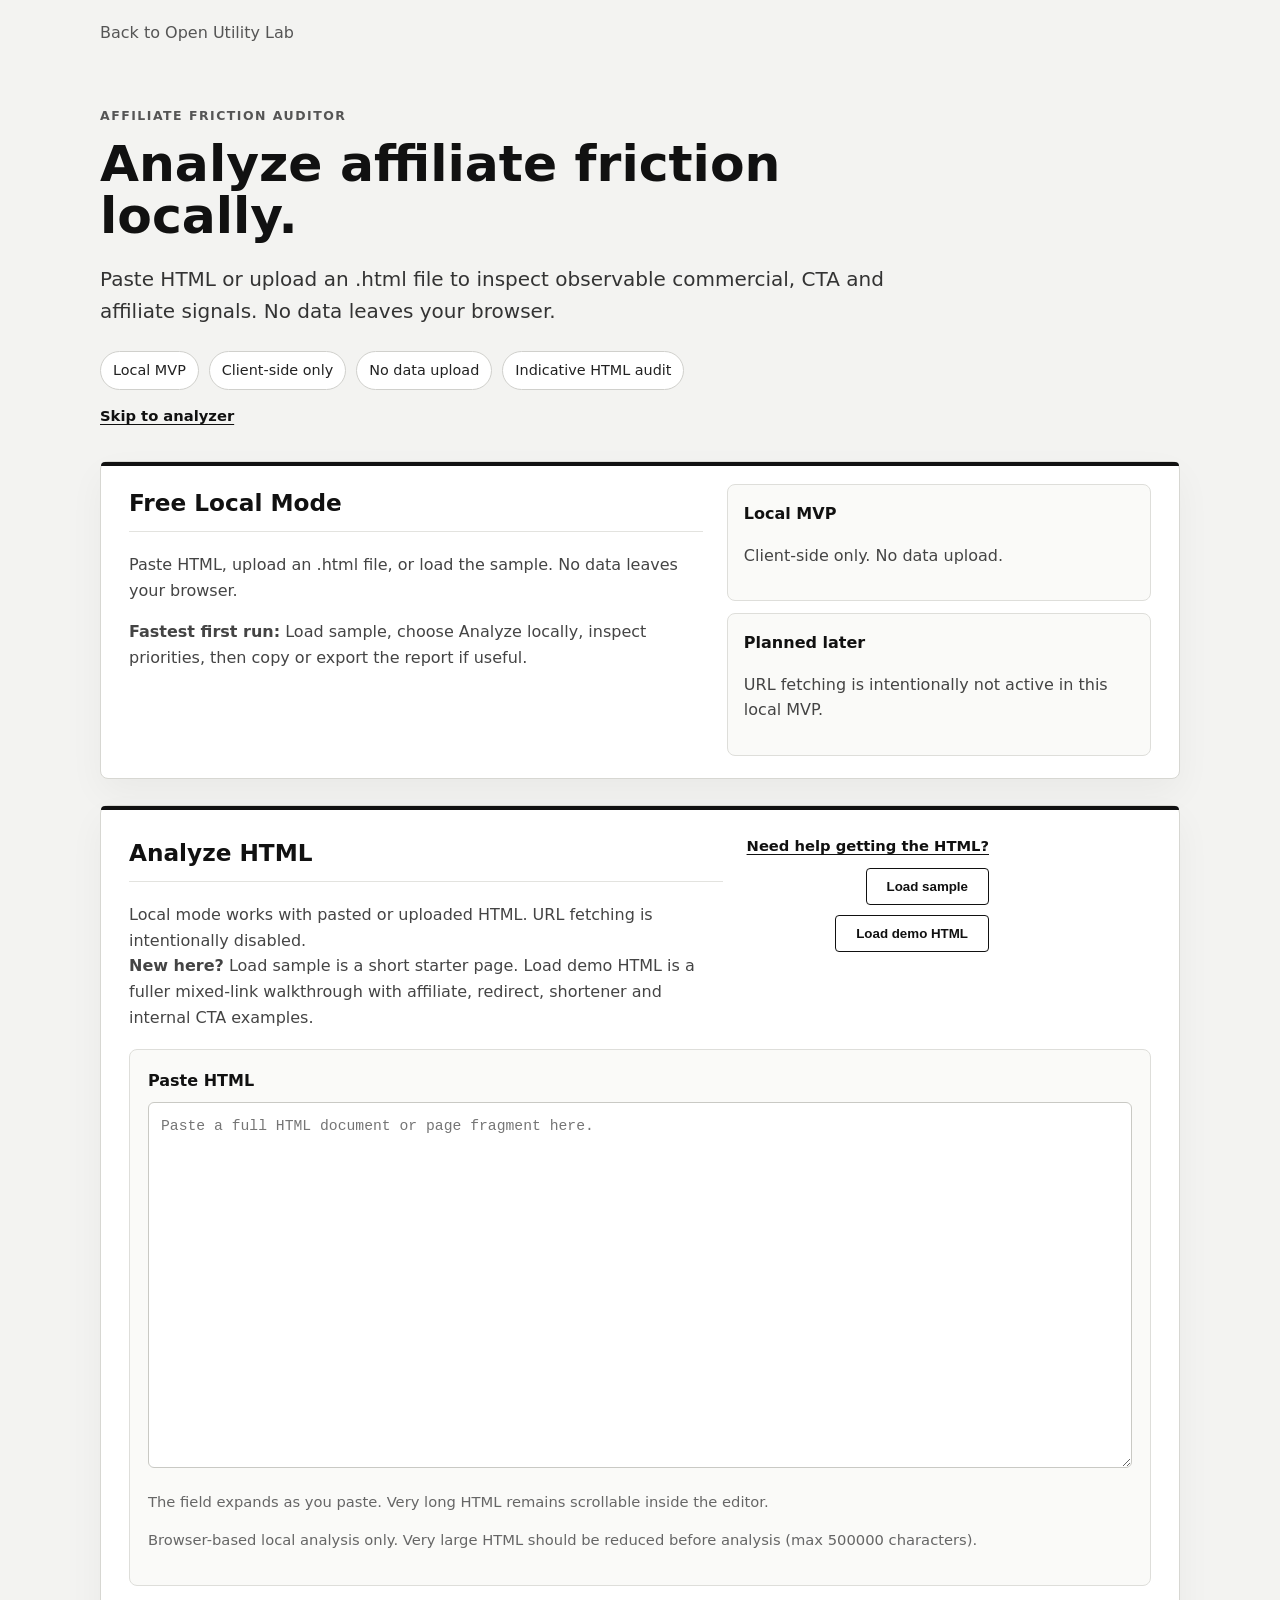
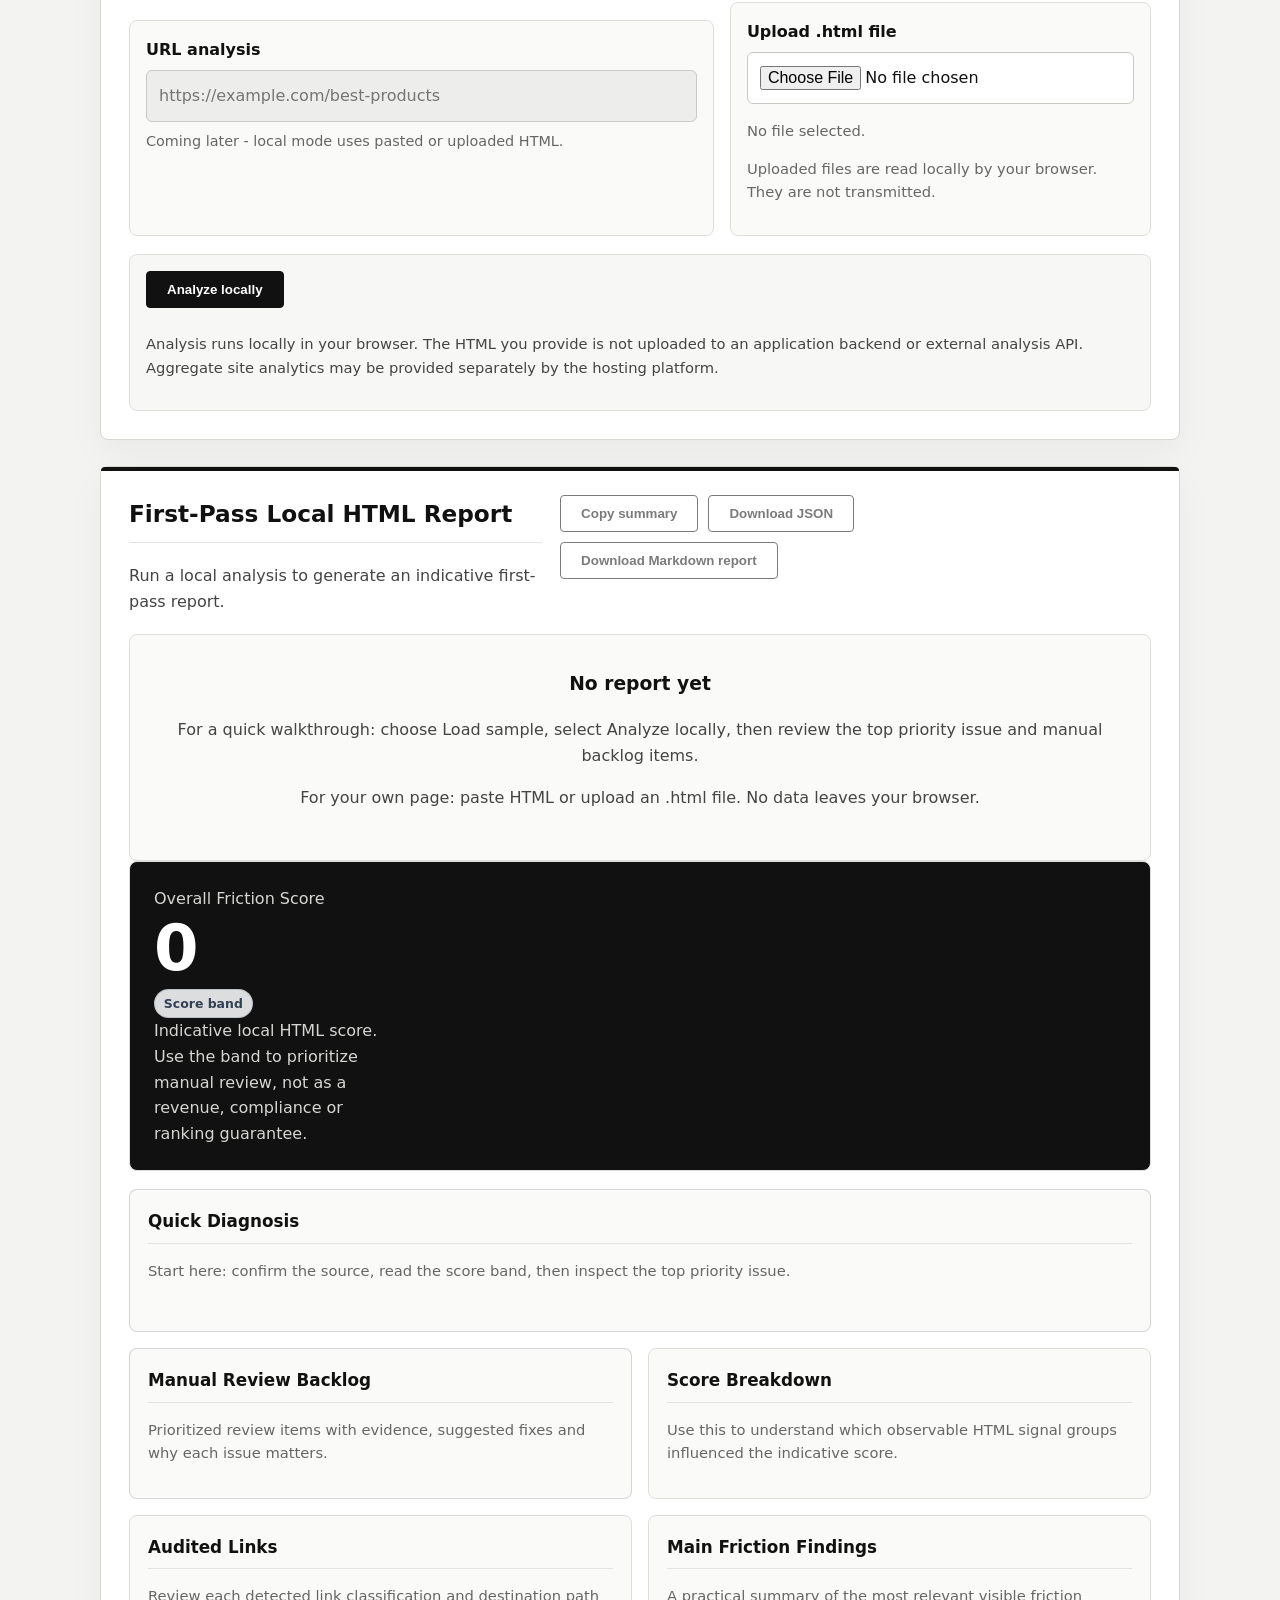
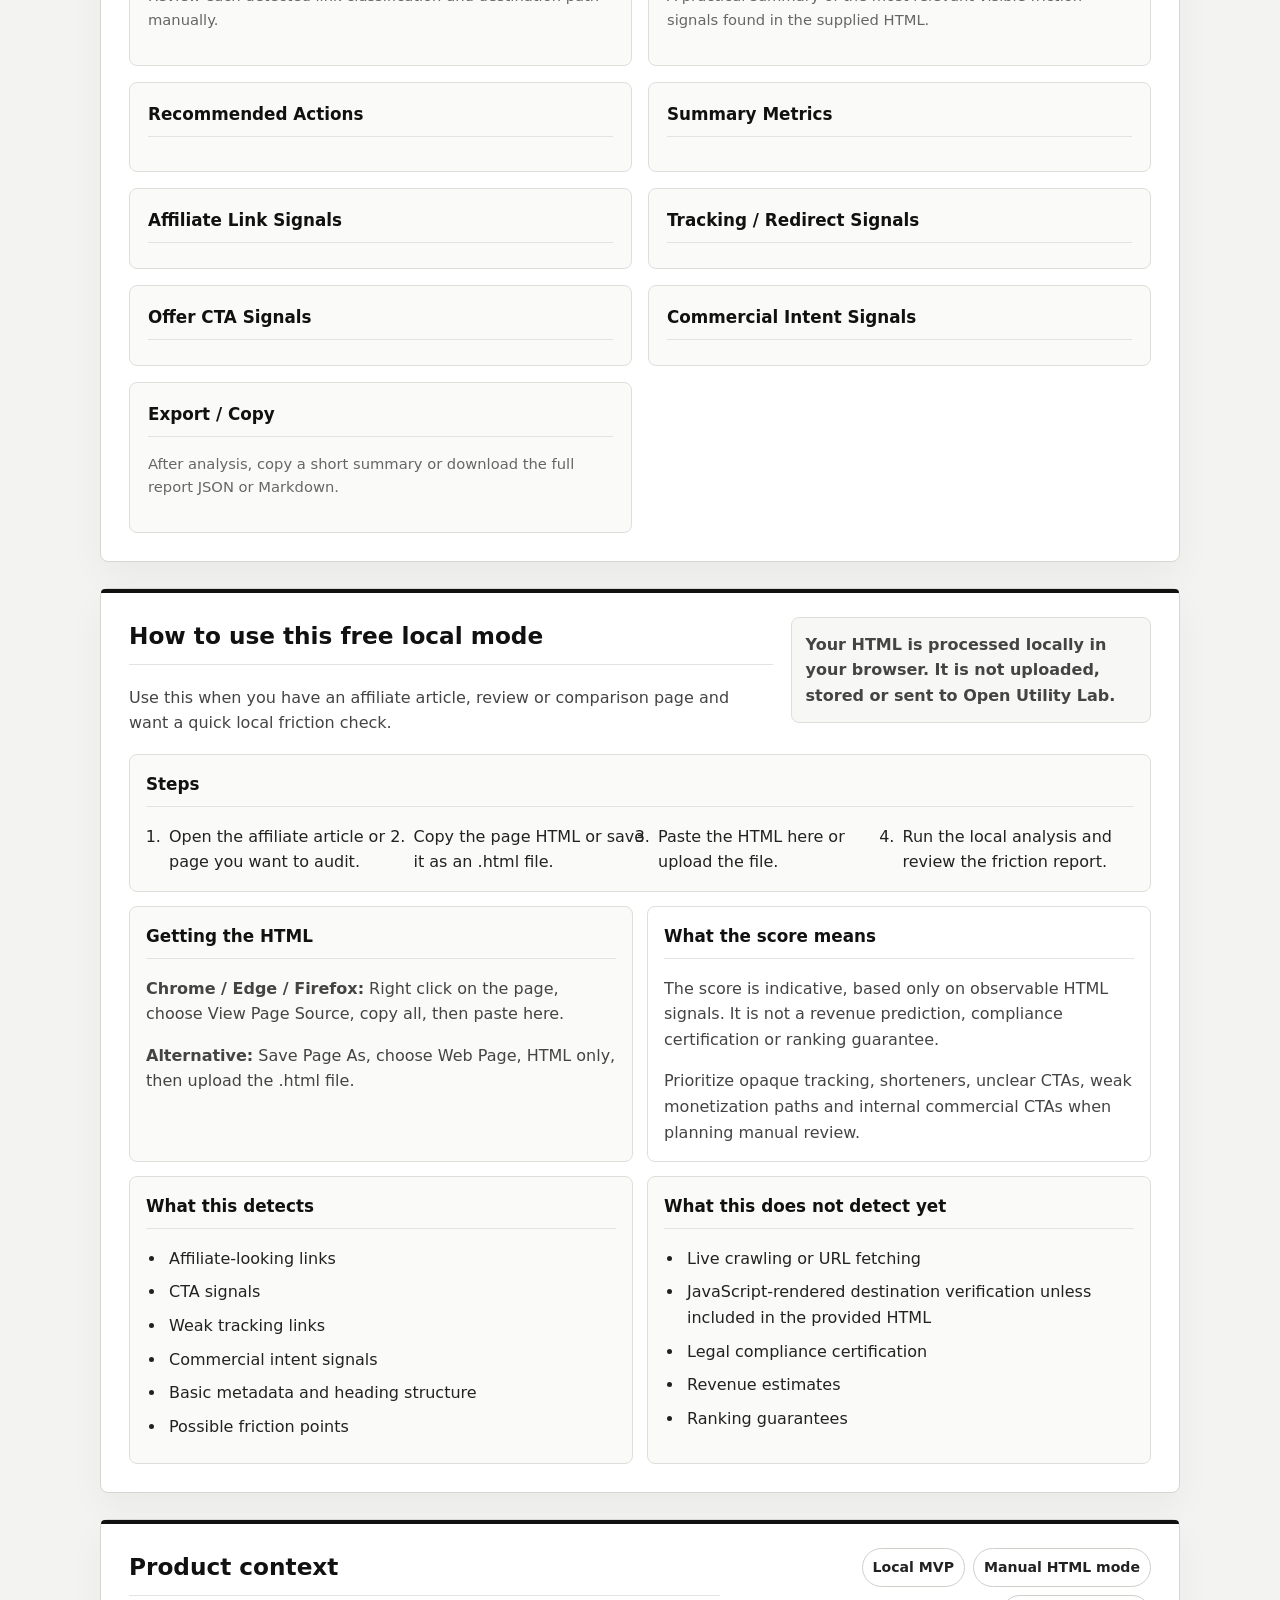
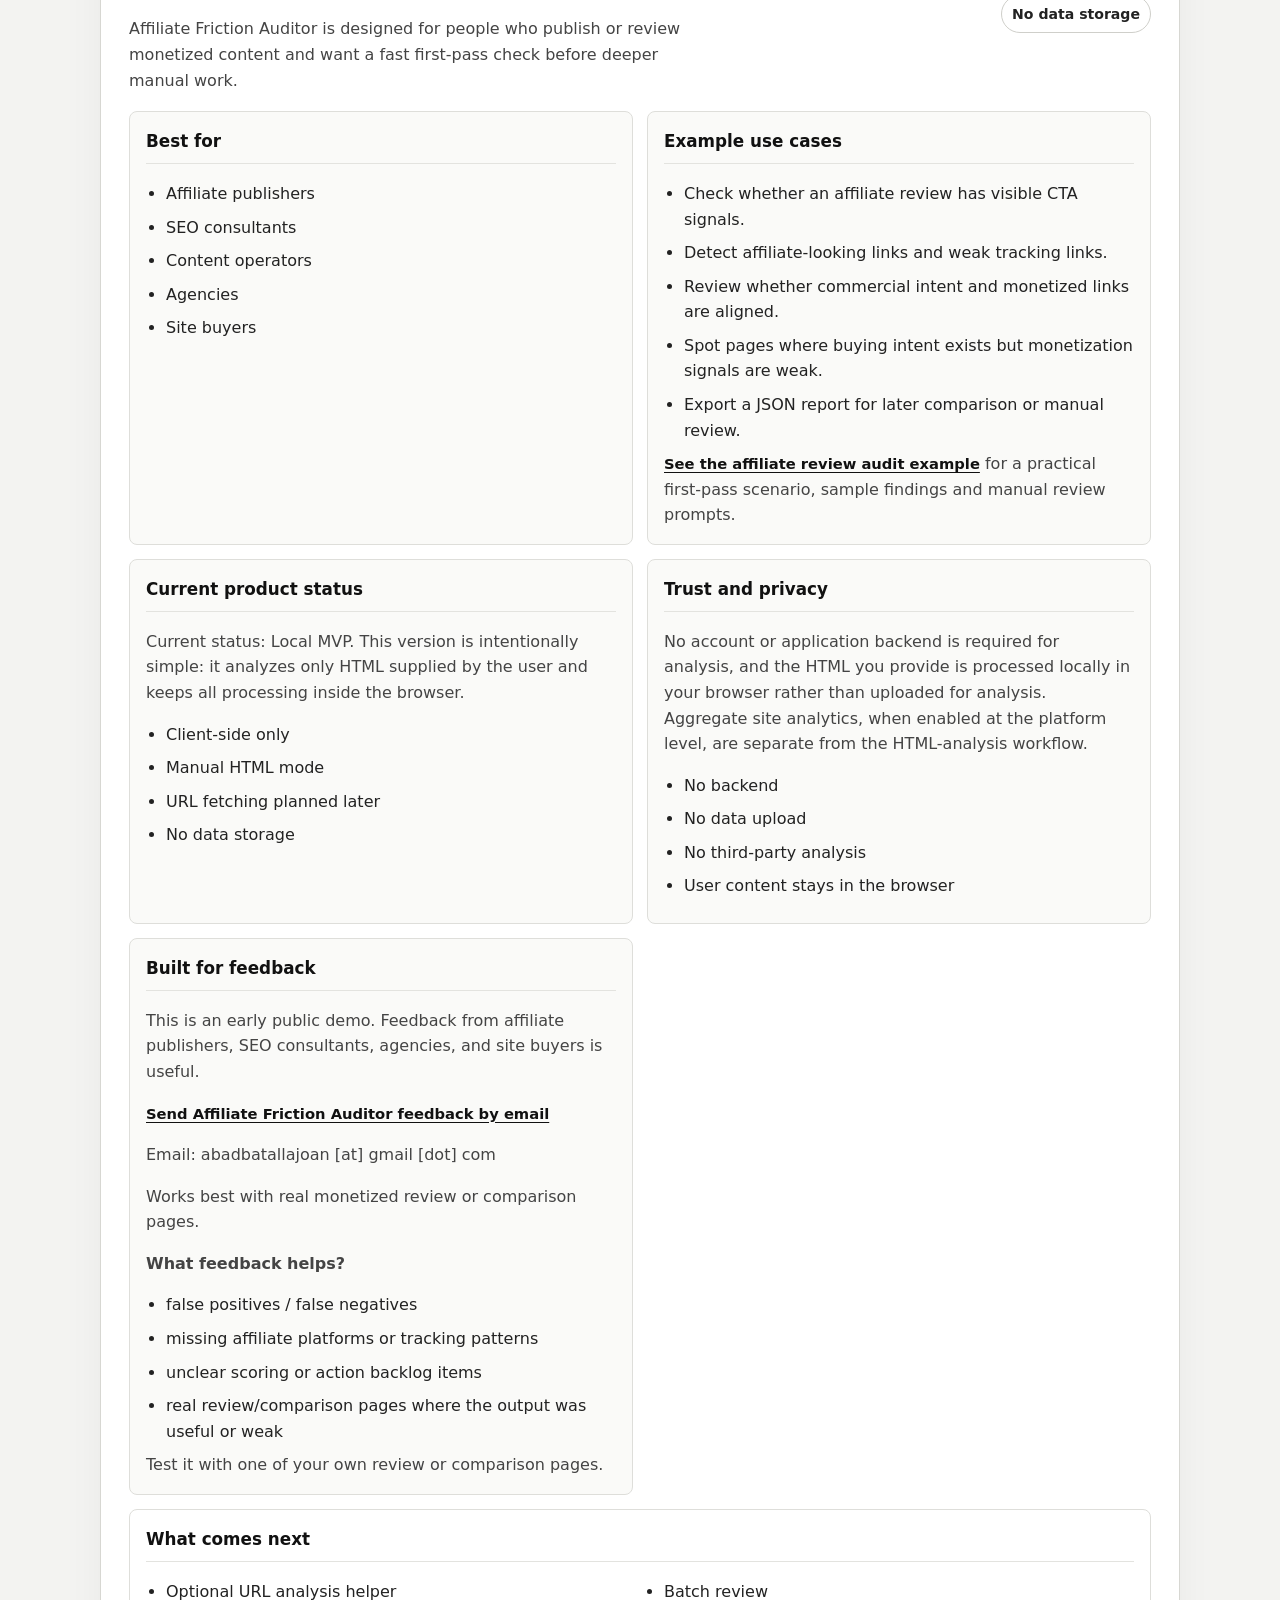
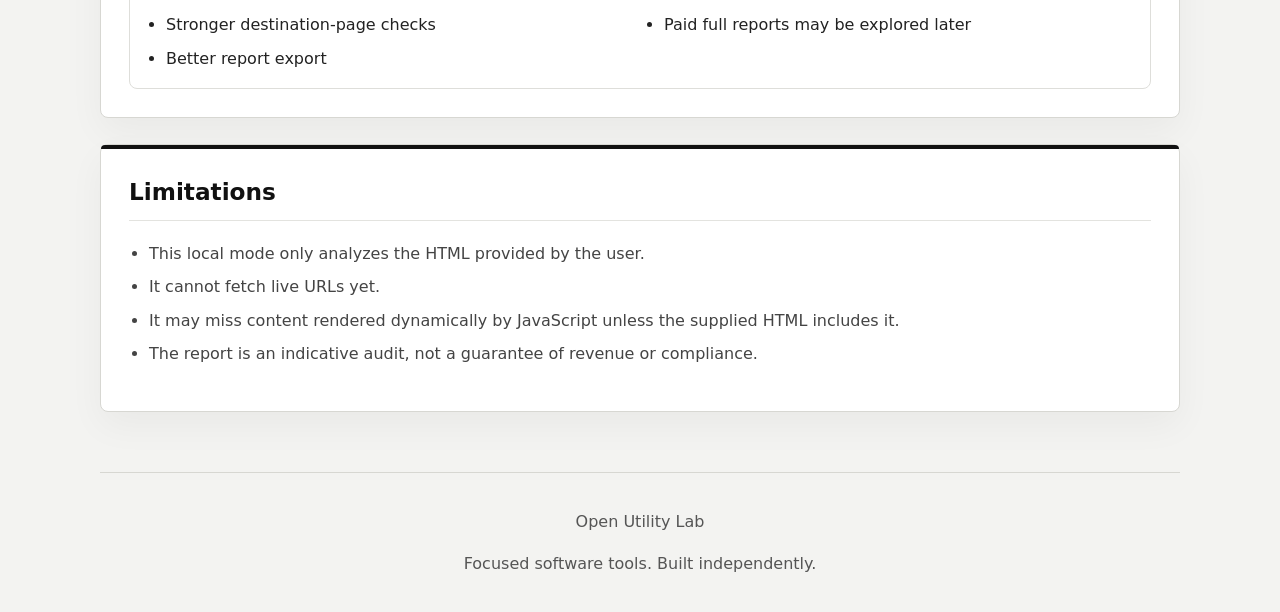
==== commit ebf170bd: "hardening: add AI-readable public site context" ====
--- a/affiliate-friction-auditor/index.html
+++ b/affiliate-friction-auditor/index.html
@@ -234,7 +234,7 @@
 
             <div class="tool-actions action-panel">
                 <button type="button" class="button primary-button" id="analyzeButton">Analyze locally</button>
-                <p class="privacy-note">No backend, no analytics, no tracking, no external API calls.</p>
+                <p class="privacy-note">Analysis runs locally in your browser. The HTML you provide is not uploaded to an application backend or external analysis API. Aggregate site analytics may be provided separately by the hosting platform.</p>
             </div>
 
             <div id="errorState" class="message error-message" hidden></div>
@@ -435,7 +435,7 @@
 
                 <article class="product-card">
                     <h3>Trust and privacy</h3>
-                    <p>No account, no backend, no analytics, no tracking, no server-side storage. The HTML you provide is analyzed locally in your browser.</p>
+                    <p>No account or application backend is required for analysis, and the HTML you provide is processed locally in your browser rather than uploaded for analysis. Aggregate site analytics, when enabled at the platform level, are separate from the HTML-analysis workflow.</p>
                     <ul class="content-list compact-list">
                         <li>No backend</li>
                         <li>No data upload</li>
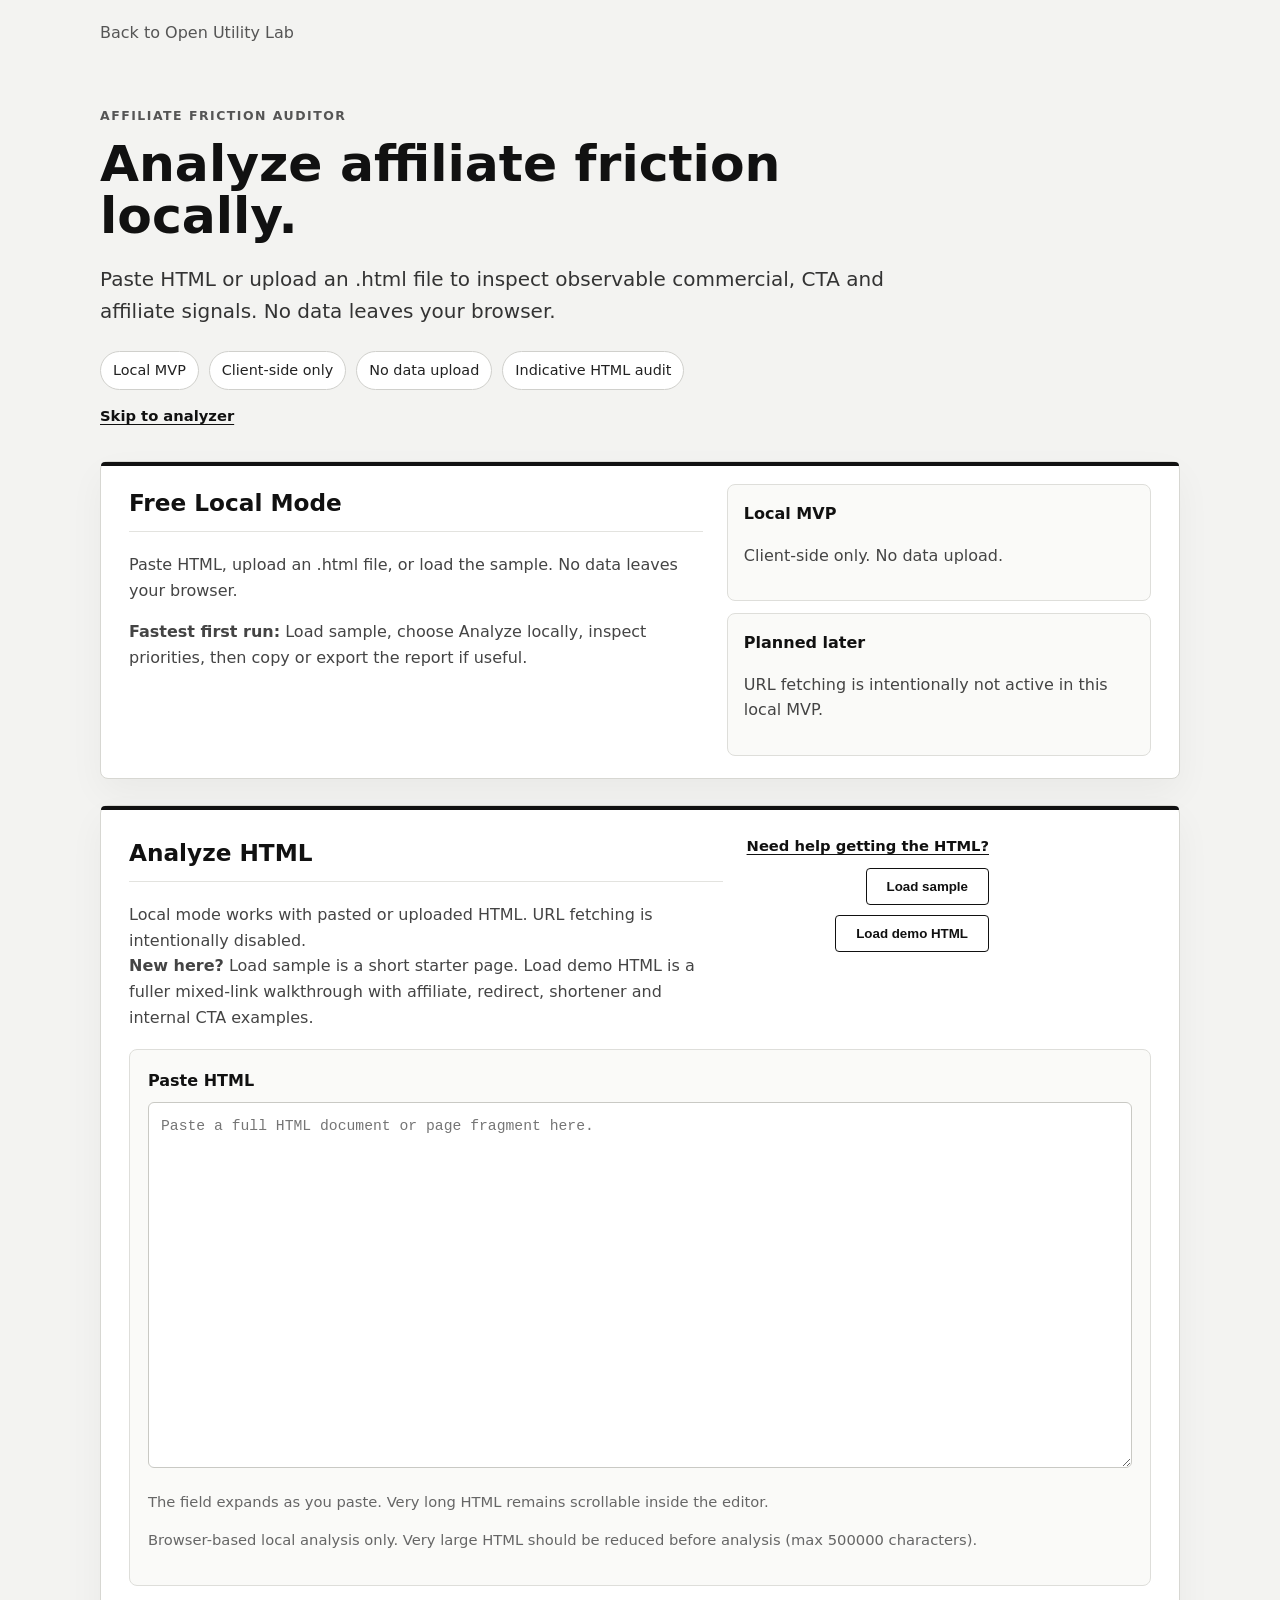
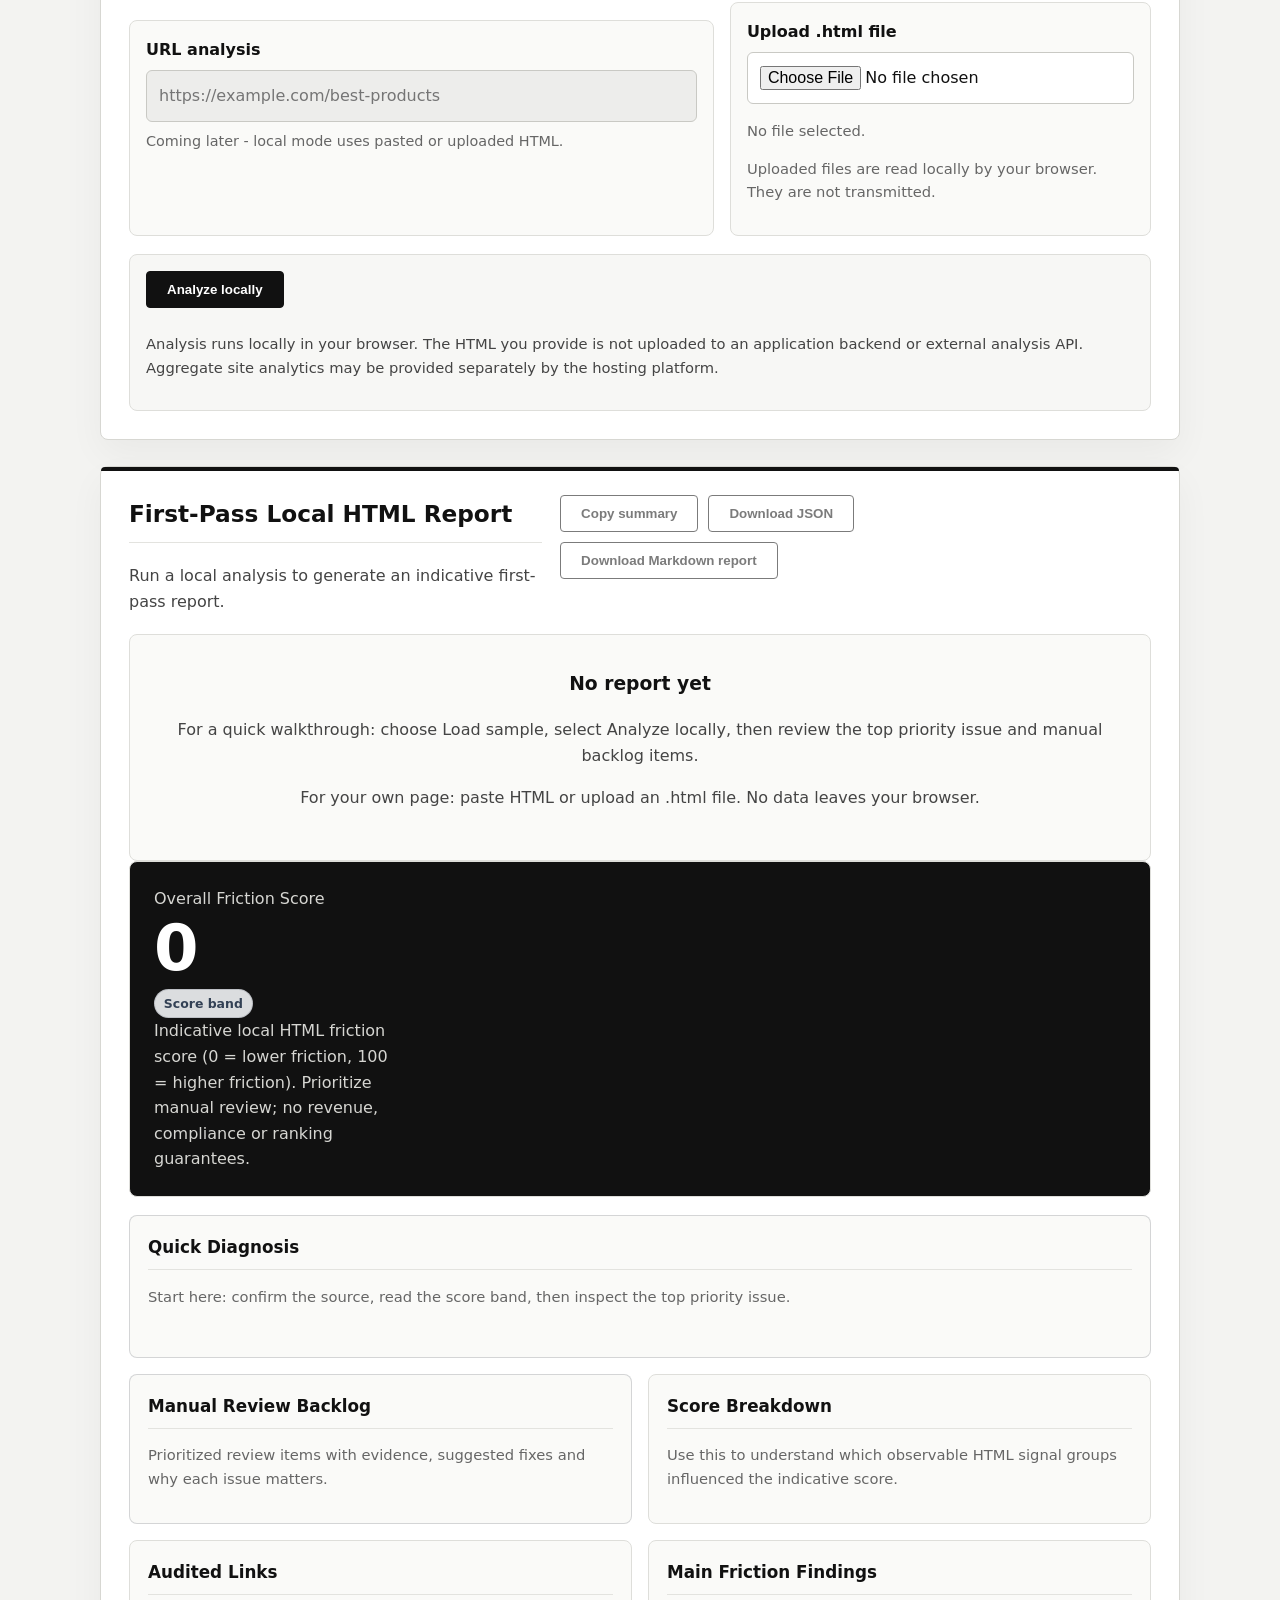
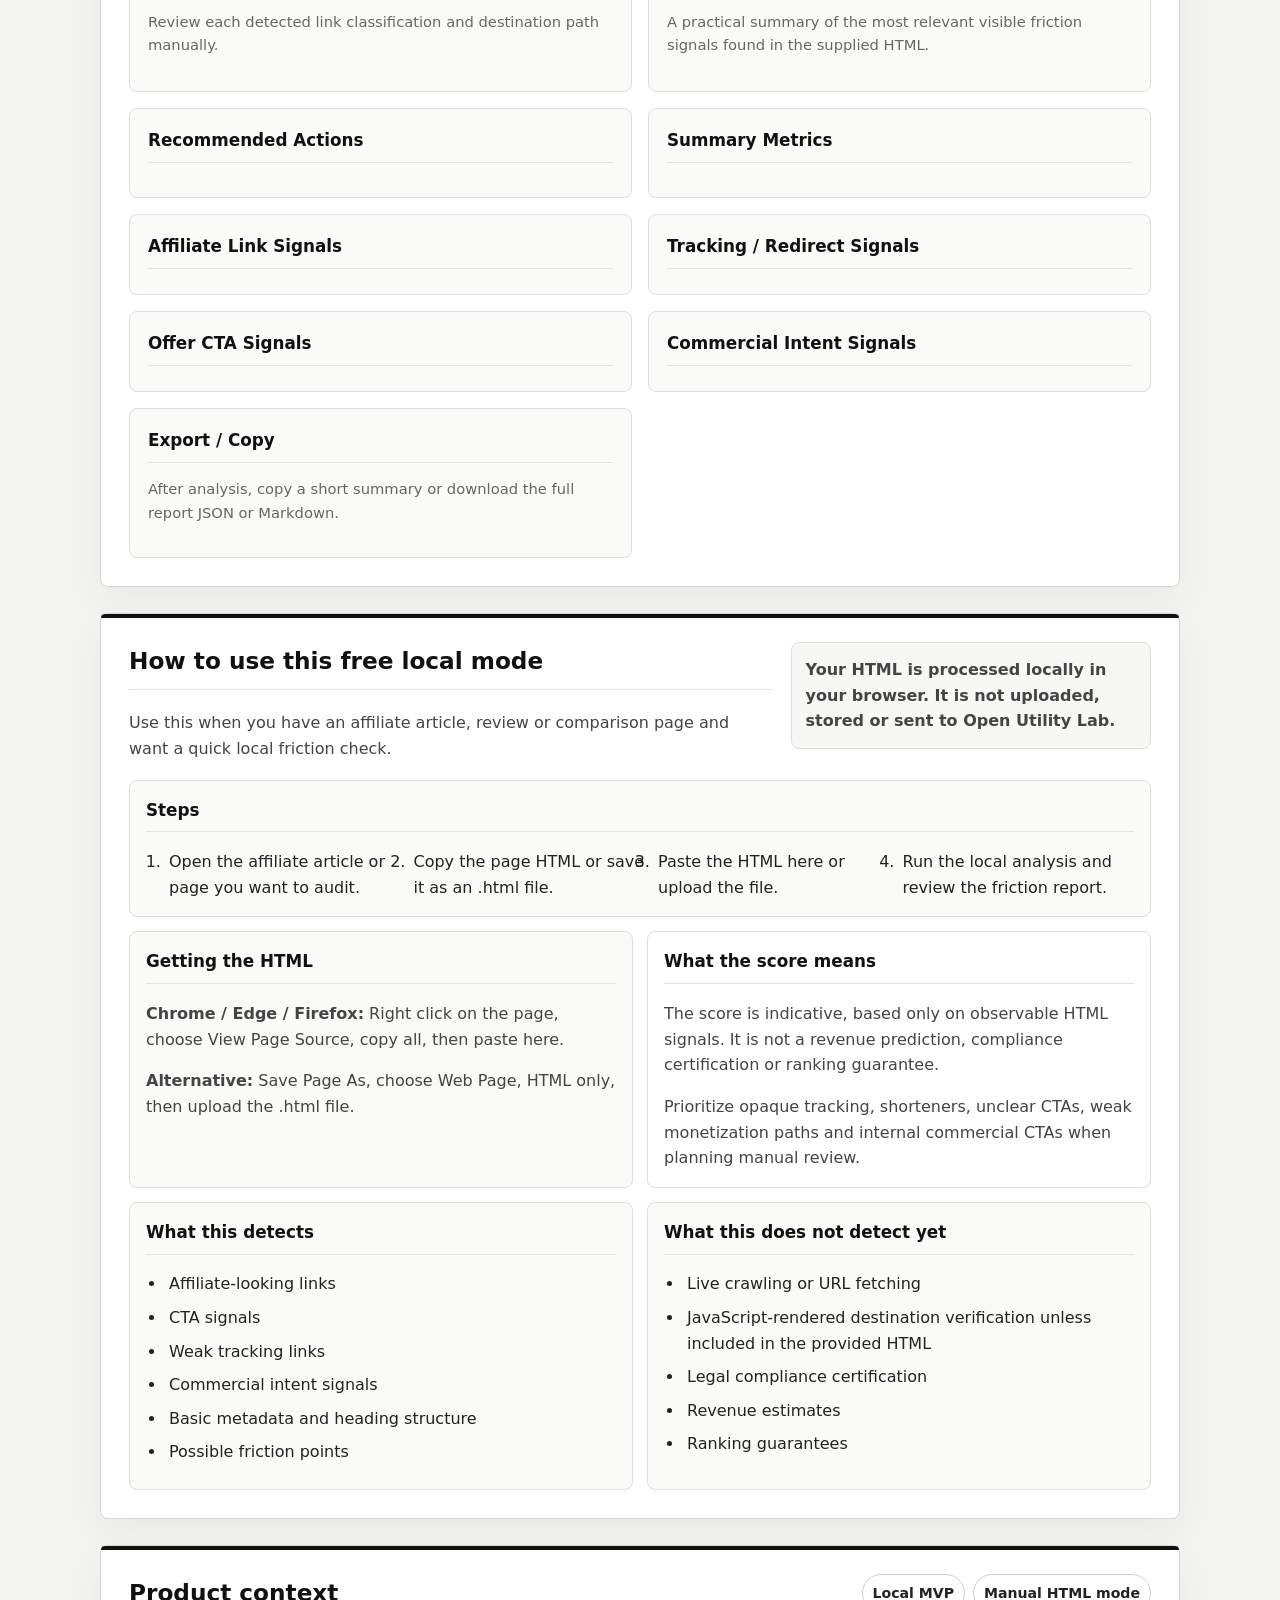
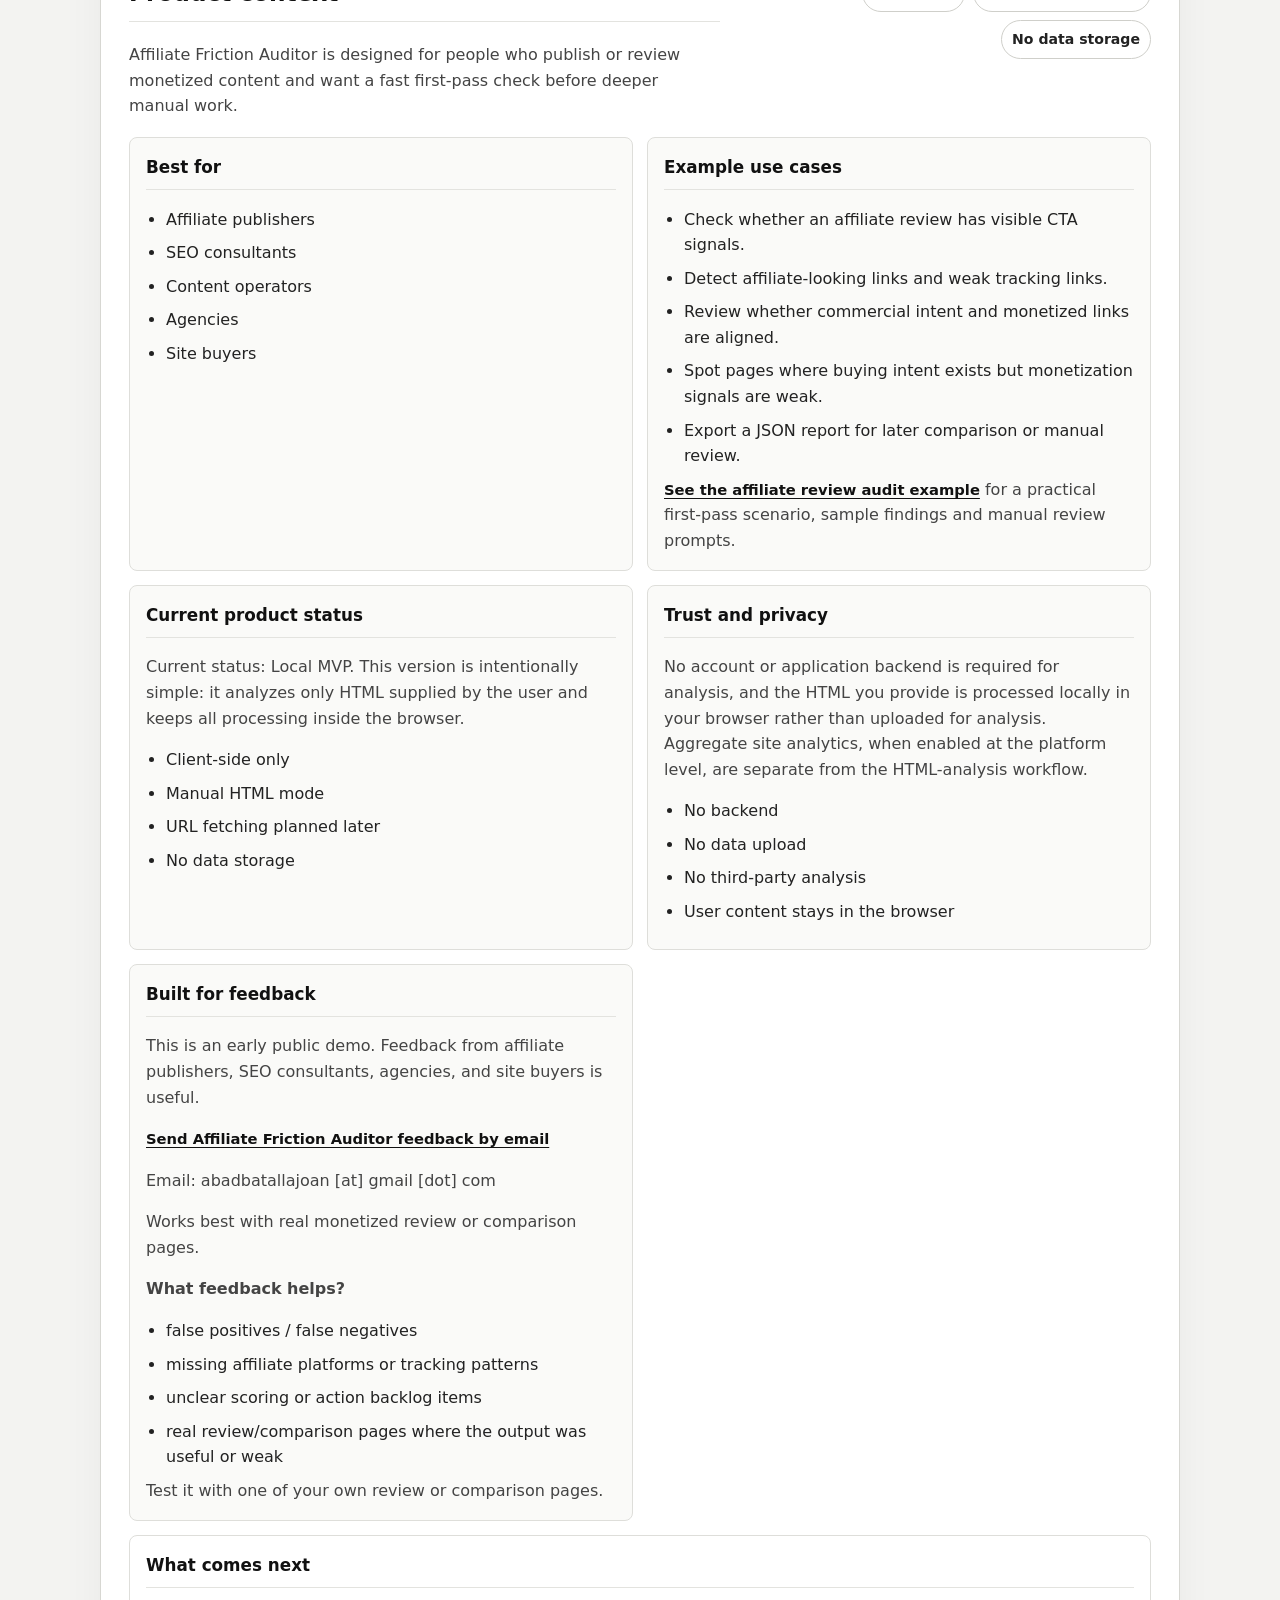
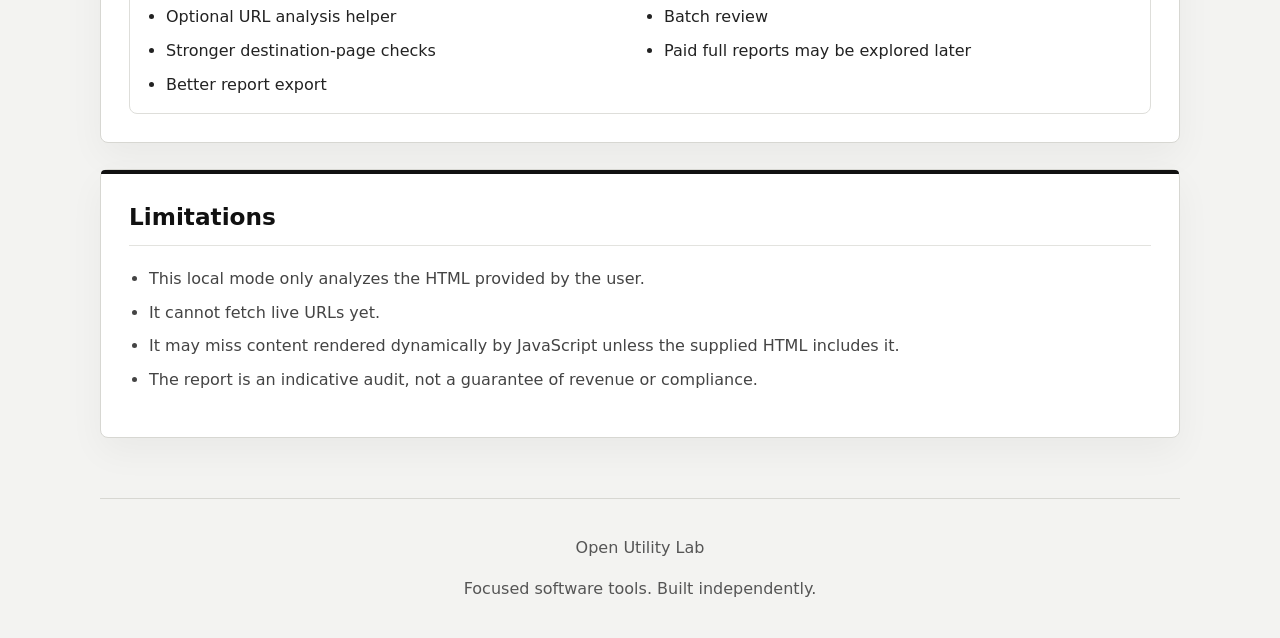
==== commit 561e3d34: "fix(affiliate): align friction score with severity bands" ====
--- a/affiliate-friction-auditor/index.html
+++ b/affiliate-friction-auditor/index.html
@@ -265,7 +265,7 @@
                         <span class="score-label">Overall Friction Score</span>
                         <strong id="scoreValue">0</strong>
                         <span id="scoreBand" class="score-band">Score band</span>
-                        <span class="score-caption">Indicative local HTML score. Use the band to prioritize manual review, not as a revenue, compliance or ranking guarantee.</span>
+                        <span class="score-caption">Indicative local HTML friction score (0 = lower friction, 100 = higher friction). Prioritize manual review; no revenue, compliance or ranking guarantees.</span>
                     </div>
                     <p id="scoreExplanation"></p>
                 </div>
@@ -877,6 +877,10 @@
 
         function safeParseHtml(html) {
             try {
+                // Trust boundary: the supplied HTML is parsed only into a detached,
+                // inert document for local inspection. Parsed nodes are never
+                // inserted into the live page; extracted strings are escaped before
+                // any report rendering that uses innerHTML.
                 const parser = new DOMParser();
                 const doc = parser.parseFromString(html, 'text/html');
                 if (!doc || !doc.documentElement) {
@@ -1159,12 +1163,14 @@
                 negativeFactors.push('weak tracking parameters detected');
             }
 
-            score = Math.max(0, Math.min(100, Math.round(score)));
+            // Internal quality (higher = better) must be converted into external friction.
+            const qualityScore = Math.max(0, Math.min(100, Math.round(score)));
+            const frictionScore = 100 - qualityScore;
             const positives = positiveFactors.length ? positiveFactors.join(', ') : 'none detected';
             const negatives = negativeFactors.length ? negativeFactors.join(', ') : 'none detected';
             return {
-                score,
-                explanation: `Positive factors: ${positives}. Negative factors: ${negatives}. Indicative score from observable HTML only.`
+                score: frictionScore,
+                explanation: `Positive factors: ${positives}. Negative factors: ${negatives}. Higher scores indicate more observable friction (0 = lower, 100 = higher). Indicative HTML audit only.`
             };
         }
 
@@ -1402,7 +1408,10 @@
         }
 
         function markdownValue(value) {
-            return String(value === null || value === undefined ? '' : value).replace(/\|/g, '\\|').replace(/\n/g, ' ');
+            return String(value === null || value === undefined ? '' : value)
+                .replace(/\\/g, '\\\\')
+                .replace(/\|/g, '\\|')
+                .replace(/\r?\n/g, ' ');
         }
 
         function buildMarkdownReport(report) {
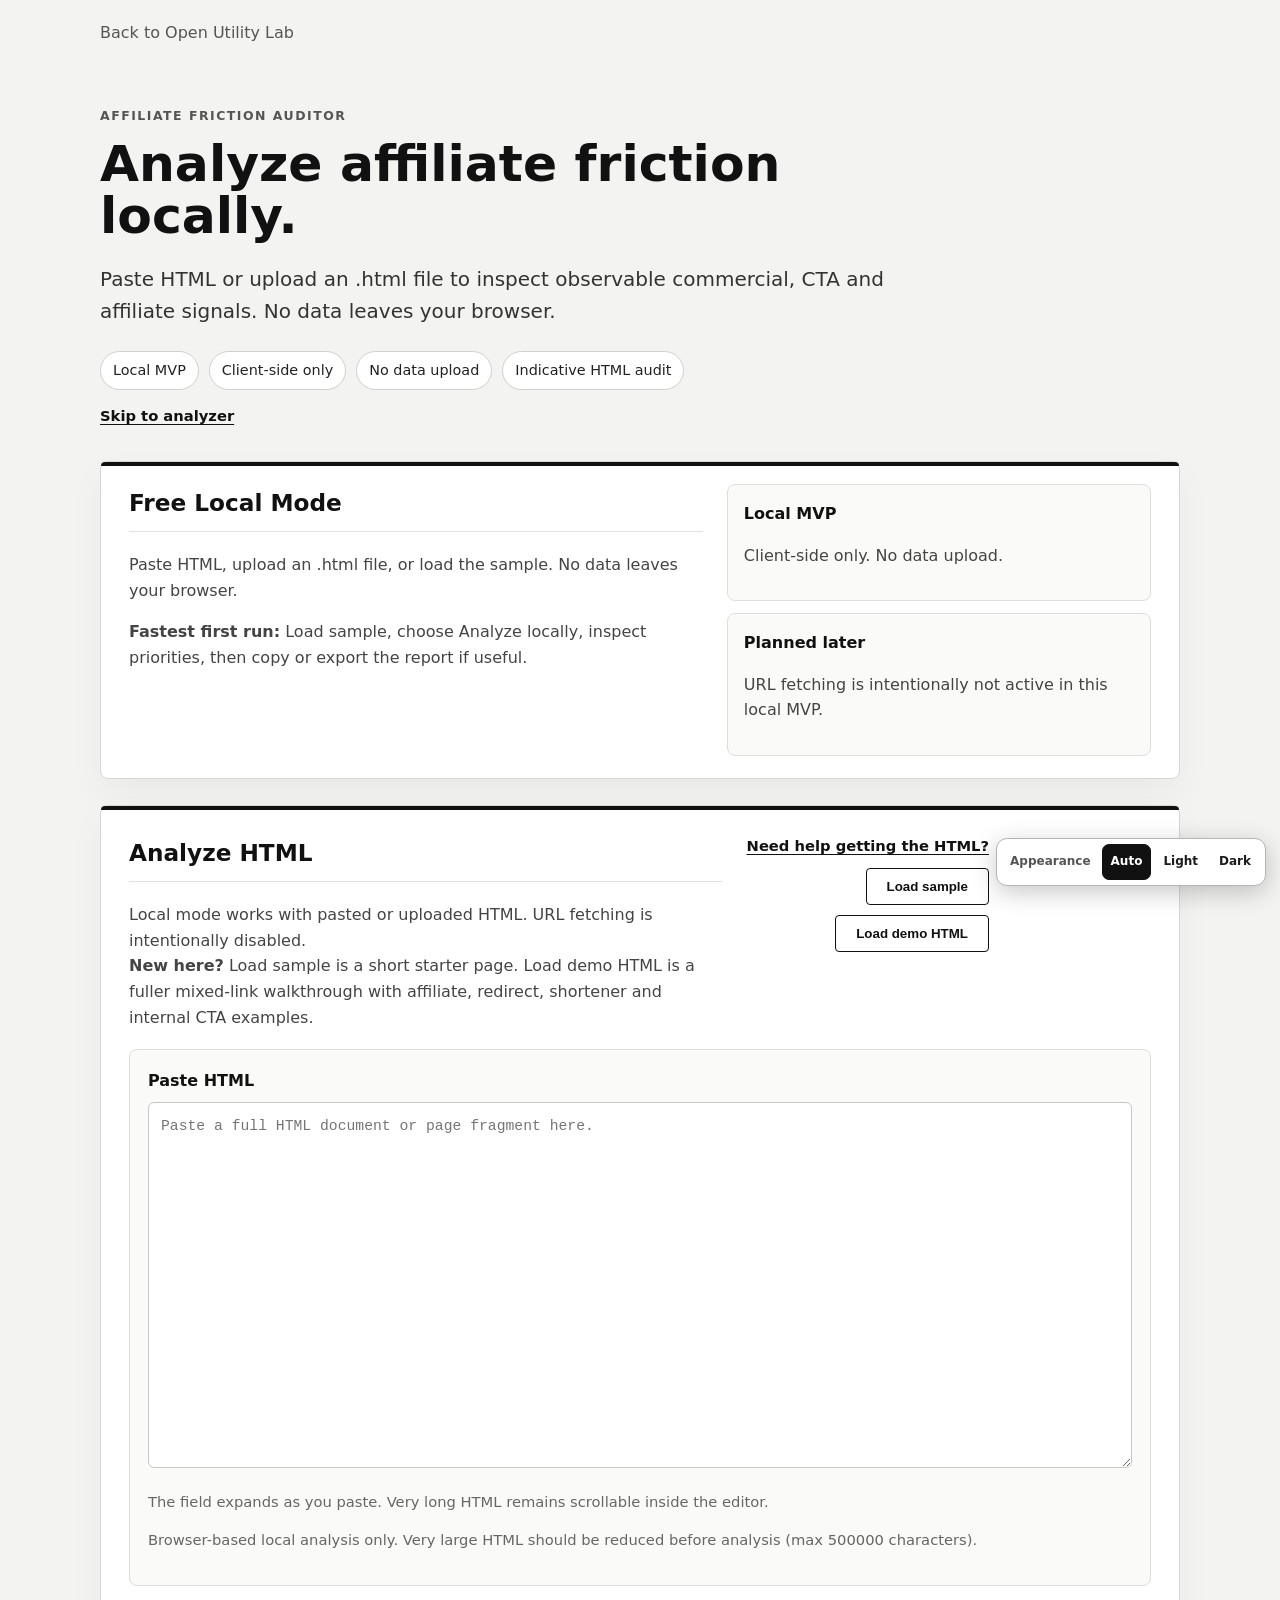
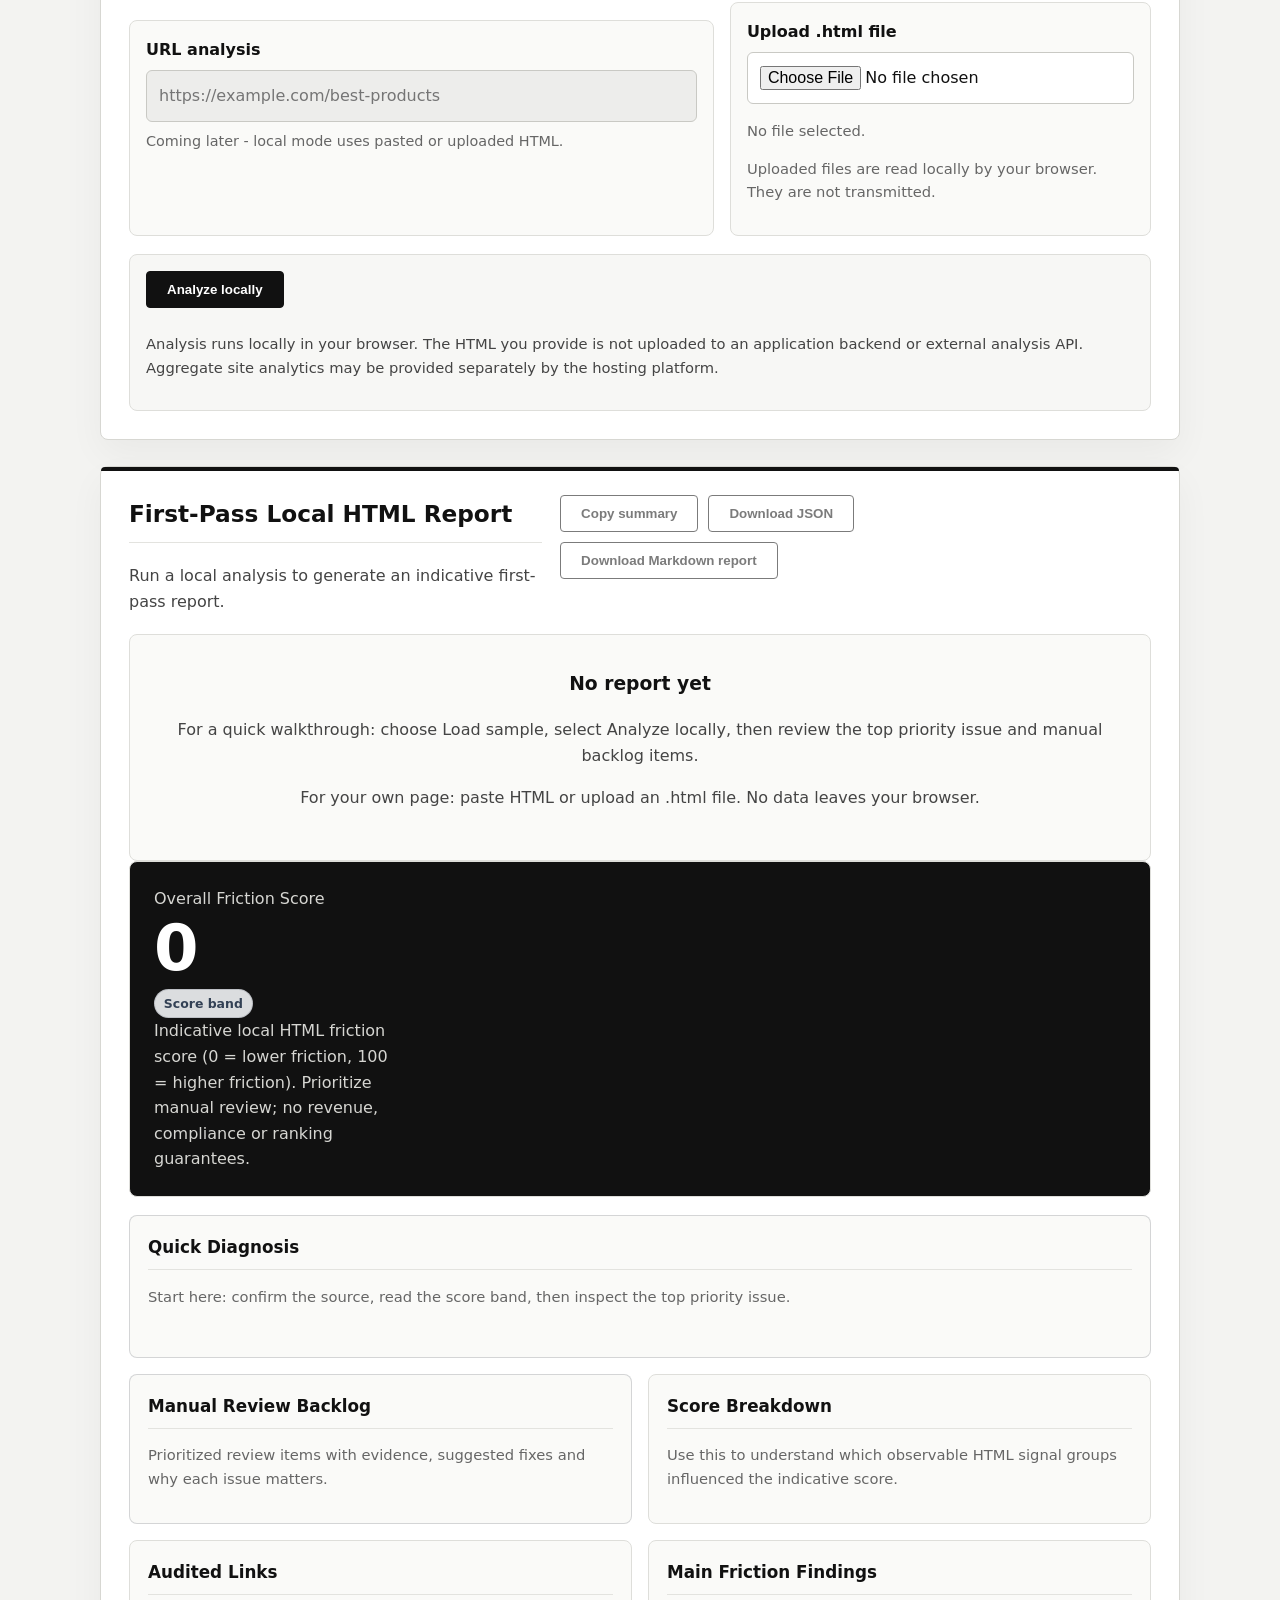
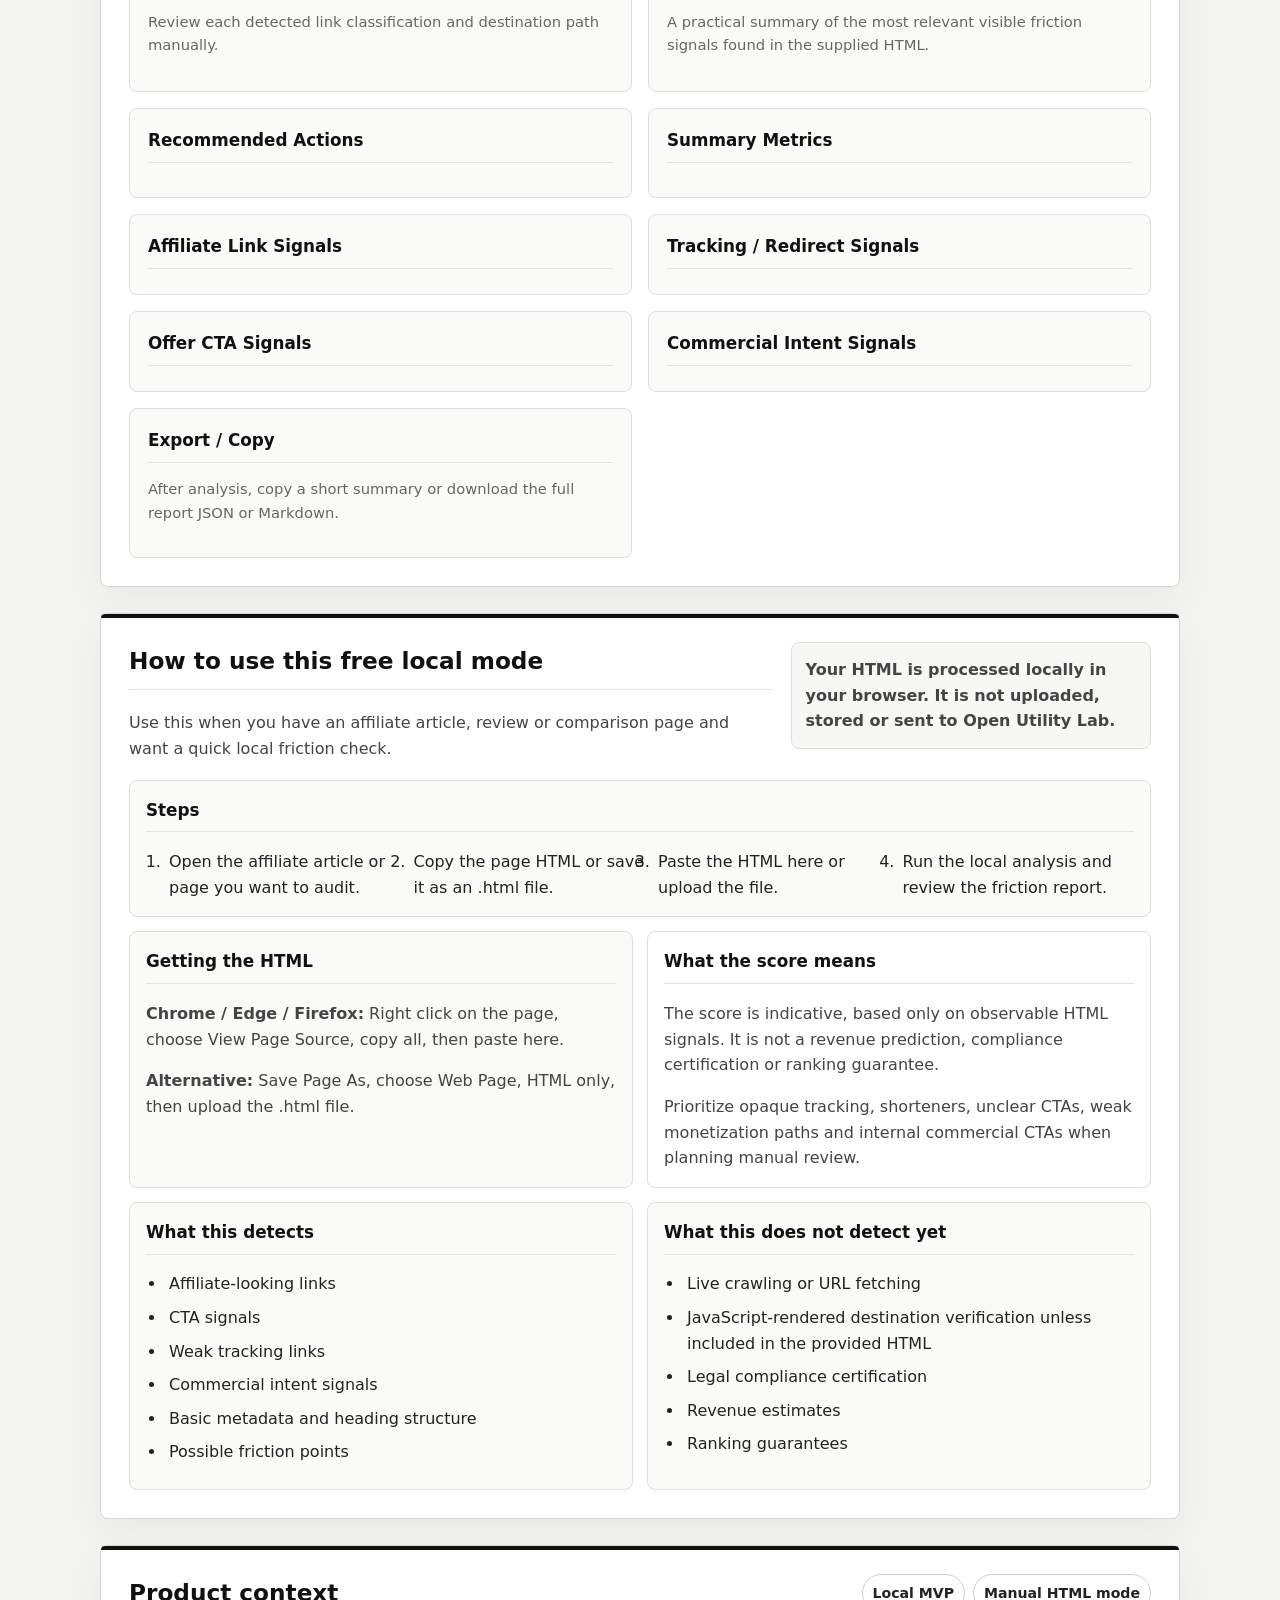
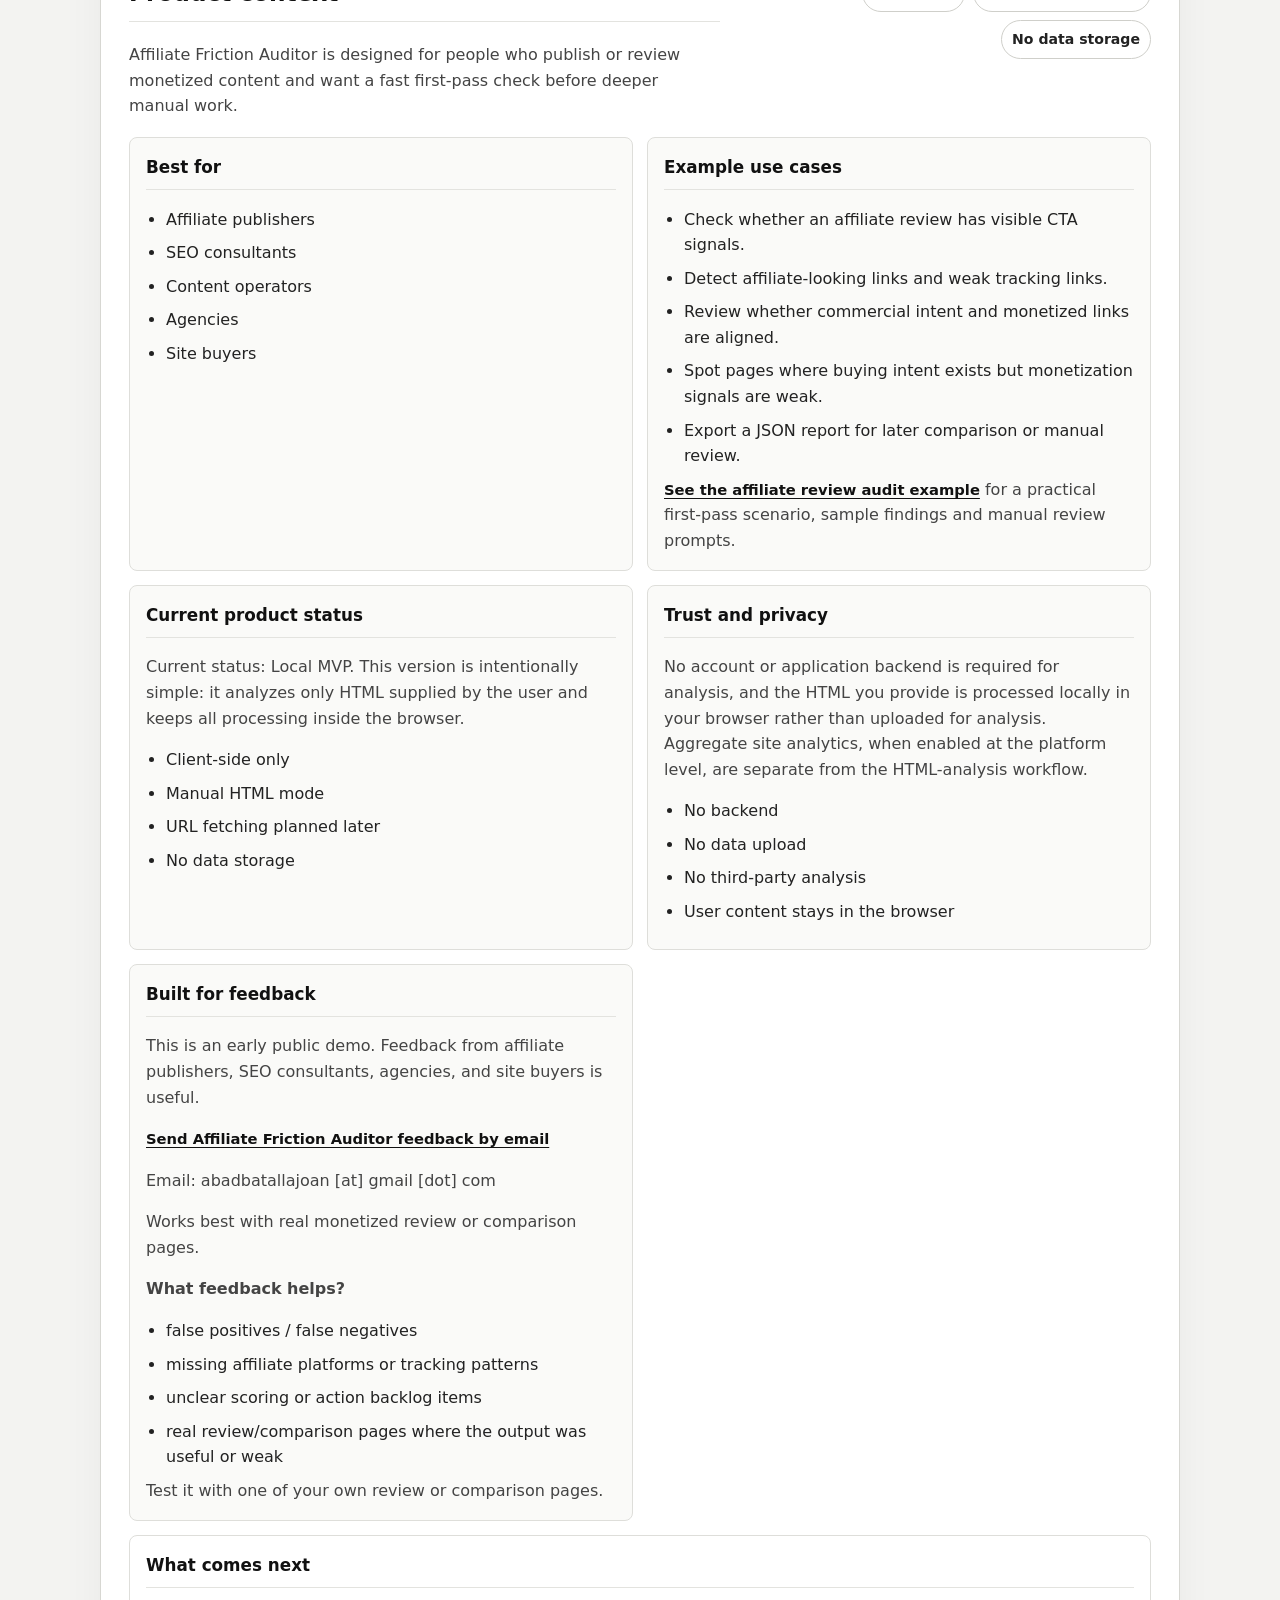
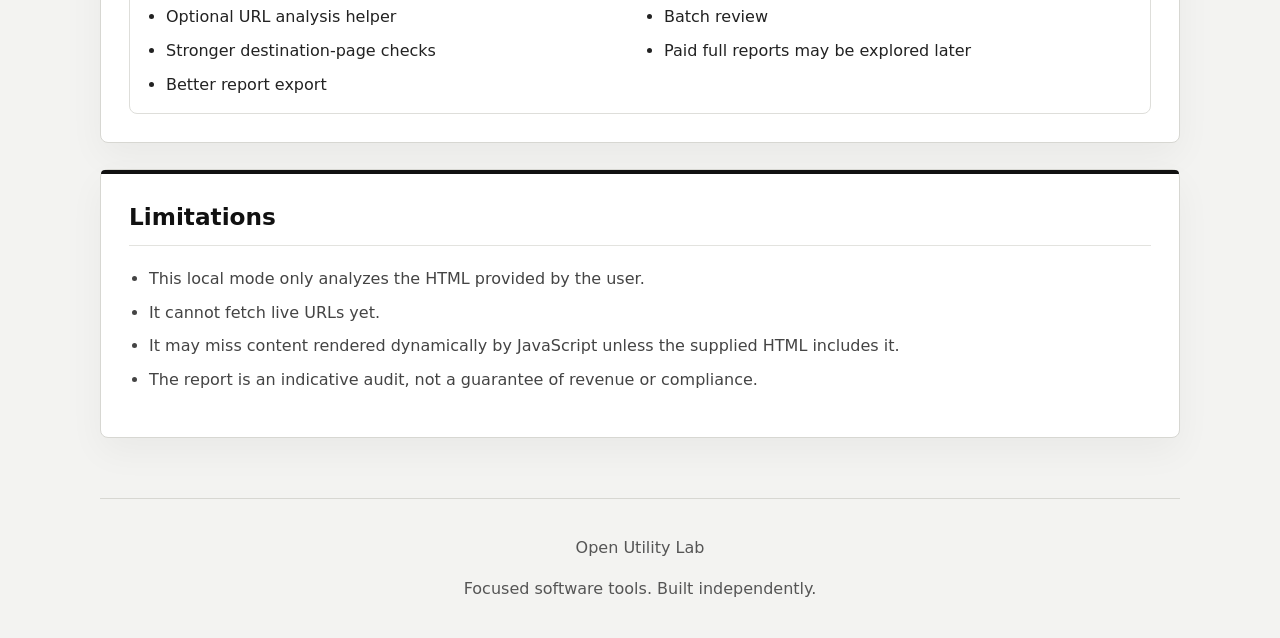
==== commit a6fe4299: "feat: add accessible light dark appearance across site" ====
--- a/affiliate-friction-auditor/index.html
+++ b/affiliate-friction-auditor/index.html
@@ -154,6 +154,10 @@
             }
         }
     </style>
+    <meta name="theme-color" content="#11151b" media="(prefers-color-scheme: dark)">
+    <meta name="theme-color" content="#ffffff" media="(prefers-color-scheme: light)">
+    <link rel="stylesheet" href="/assets/theme.css?v=20261018-v1">
+    <script src="/assets/theme.js?v=20261018-v1"></script>
 </head>
 <body class="tool-page">
     <nav class="page-nav tool-nav" aria-label="Site navigation">
--- a/styles.css
+++ b/styles.css
@@ -2080,3 +2080,117 @@
             0 10px 22px rgba(0, 0, 0, 0.06);
     }
 }
+
+/* OPENUTILITYLAB_PUBLIC_PROJECT_REFRESH_V1 — scoped editorial cards */
+body.wide-professional-layout #featured-work,
+body.wide-professional-layout #research-focus { max-width: 100%; min-width: 0; margin-bottom: 3.25rem; }
+#featured-work .current-work-heading { display:flex; justify-content:space-between; align-items:flex-end; gap:1.5rem; margin-bottom:1.4rem; padding-bottom:1.1rem; border-bottom:3px double #242424; }
+#featured-work .current-work-heading h2 { border:0; padding:0; margin:0 0 .6rem; }
+#featured-work .current-work-heading p:not(.eyebrow) { color:#404040; max-width:64ch; margin:0; }
+#featured-work .current-work-heading .button { flex:0 0 auto; margin:0; }
+#featured-work .current-work-grid { display:grid; grid-template-columns:repeat(3,minmax(0,1fr)); gap:1rem; }
+#featured-work .current-work-card { display:flex; flex-direction:column; align-items:flex-start; min-width:0; padding:1.6rem; border:1px solid #242424; border-top:5px solid #171717; border-radius:9px; background:linear-gradient(180deg,#fff 0%,#f9f9f8 100%); box-shadow:0 7px 0 rgba(17,17,17,.035),0 15px 30px rgba(0,0,0,.055); }
+#featured-work .current-work-index { margin:0 0 1.1rem; font-size:.72rem; font-weight:800; letter-spacing:.12em; color:#525252; }
+#featured-work .current-work-card h3 { font-size:clamp(1.25rem,2.1vw,1.65rem); line-height:1.18; margin:0 0 .45rem; overflow-wrap:anywhere; }
+#featured-work .current-work-status { color:#404040; font-size:.86rem; font-weight:650; margin:0 0 1rem; }
+#featured-work .current-work-card > p:not(.current-work-index):not(.current-work-status) { margin-top:0; flex-grow:1; }
+#featured-work .current-work-card .button { margin:.65rem 0 0; background:#171717; color:#fff; border-color:#171717; text-align:center; }
+#featured-work .current-work-card .button:hover,
+#featured-work .current-work-card .button:focus-visible { background:#404040; }
+#research-focus.home-research-focus { border-left:4px solid #171717; background:#f7f7f5; padding:1.35rem 1.65rem; border-radius:0 8px 8px 0; }
+#research-focus h2 { margin:0 0 .75rem; padding:0; border:0; font-size:clamp(1.5rem,2.5vw,1.85rem); }
+#research-focus .buttons { margin-top:1rem; }
+#research-focus .button { margin-top:.35rem; }
+.current-portfolio-case-studies .cv-grid { display:grid; grid-template-columns:repeat(3,minmax(0,1fr)); gap:1rem; }
+.current-portfolio-case-studies .cv-card { display:flex; flex-direction:column; min-width:0; }
+.current-portfolio-case-studies .cv-card .button { margin-top:auto; align-self:flex-start; }
+@media (max-width:1000px) {
+    #featured-work .current-work-grid,
+    .current-portfolio-case-studies .cv-grid { grid-template-columns:repeat(2,minmax(0,1fr)); }
+}
+@media (max-width:700px) {
+    body.wide-professional-layout #featured-work .current-work-heading { display:block; }
+    #featured-work .current-work-heading .button { margin-top:1rem; }
+    #featured-work .current-work-grid,
+    .current-portfolio-case-studies .cv-grid { grid-template-columns:minmax(0,1fr); }
+    #featured-work .current-work-card { padding:1.2rem; }
+    #research-focus.home-research-focus { padding:1.15rem; }
+}
+
+
+/* OPENUTILITYLAB_GITHUB_PROFILE_PULSE_BRIDGE_V1 */
+#github-activity.home-github-pulse,
+#agent-collaboration.home-agent-collaboration {
+    min-width: 0;
+    margin-bottom: 2.5rem;
+}
+#github-activity .pulse-bridge-heading {
+    display: flex;
+    justify-content: space-between;
+    align-items: flex-end;
+    gap: 1.5rem;
+    border-bottom: 3px double #222;
+    padding-bottom: 1rem;
+}
+#github-activity .pulse-bridge-heading h2,
+#agent-collaboration h2 {
+    border: none;
+    padding: 0;
+    margin: 0 0 .6rem;
+}
+#github-activity .pulse-bridge-heading p:not(.eyebrow) { max-width: 72ch; margin: 0; }
+#github-activity .pulse-bridge-heading .button { flex: 0 0 auto; }
+#github-activity .pulse-evidence-status,
+#github-activity .pulse-evidence-note {
+    color: #464646;
+    font-size: .88rem;
+}
+#github-activity .pulse-evidence-status { margin: 1rem 0 .75rem; }
+#github-activity .pulse-evidence-list {
+    margin: 0;
+    padding: 0;
+    list-style: none;
+    display: grid;
+    grid-template-columns: repeat(2, minmax(0, 1fr));
+    gap: .8rem;
+}
+#github-activity .pulse-evidence-list:empty { display: none; }
+#github-activity .pulse-evidence-item {
+    border: 1px solid #c6c6c6;
+    border-top: 3px solid #222;
+    padding: 1rem 1.15rem;
+    display: flex;
+    flex-direction: column;
+    gap: .4rem;
+    min-width: 0;
+    background: #fff;
+}
+#github-activity .pulse-evidence-type {
+    color: #515151;
+    font-size: .73rem;
+    font-weight: 800;
+    letter-spacing: .04em;
+    text-transform: uppercase;
+}
+#github-activity .pulse-evidence-item a {
+    color: #1a1a1a;
+    font-weight: 700;
+    overflow-wrap: anywhere;
+}
+#github-activity .pulse-evidence-item a:focus-visible { outline: 2px solid #000; outline-offset: 3px; }
+#github-activity .pulse-evidence-meta { color: #585858; font-size: .78rem; overflow-wrap: anywhere; }
+#github-activity .pulse-evidence-note { margin: 1rem 0 .4rem; }
+#github-activity .pulse-source-link { font-size: .85rem; }
+#agent-collaboration.home-agent-collaboration {
+    border-left: 4px solid #222;
+    padding: 1.4rem;
+    border-radius: 0 8px 8px 0;
+    background: #f6f6f5;
+}
+#agent-collaboration .buttons { margin-top: 1rem; }
+@media (max-width: 760px) {
+    #github-activity .pulse-bridge-heading { display: block; }
+    #github-activity .pulse-bridge-heading .button { margin: 1rem 0 0; }
+    #github-activity .pulse-evidence-list { grid-template-columns: minmax(0, 1fr); }
+    #agent-collaboration.home-agent-collaboration { padding: 1.1rem; }
+}
--- a/assets/theme.css
+++ b/assets/theme.css
@@ -0,0 +1,248 @@
+/* OPENUTILITYLAB_ACCESSIBLE_THEME_V1: system/light/dark, across static pages. */
+:root {
+  --appearance-surface: #ffffff;
+  --appearance-fg: #1c1c1c;
+  --appearance-edge: #b4b4b4;
+  --appearance-selected: #111111;
+  --appearance-selected-fg: #ffffff;
+  --appearance-muted: #555555;
+}
+:root[data-theme="dark"] {
+  --appearance-surface: #20252c;
+  --appearance-fg: #eff2f6;
+  --appearance-edge: #606b78;
+  --appearance-selected: #eaf0f6;
+  --appearance-selected-fg: #161a20;
+  --appearance-muted: #c5ced7;
+  color-scheme: dark;
+  --dark-bg: #11151b;
+  --dark-panel: #1d232b;
+  --dark-panel-raised: #252d36;
+  --dark-ink: #eef2f6;
+  --dark-muted: #c4cdd7;
+  --dark-border: #596575;
+  --dark-link: #a4cfff;
+}
+.site-appearance-control {
+  position: fixed;
+  bottom: max(14px, env(safe-area-inset-bottom));
+  right: max(14px, env(safe-area-inset-right));
+  z-index: 9000;
+  display: flex;
+  flex-wrap: nowrap;
+  align-items: center;
+  gap: 3px;
+  background: var(--appearance-surface);
+  color: var(--appearance-fg);
+  border: 1px solid var(--appearance-edge);
+  padding: 5px;
+  border-radius: 11px;
+  box-shadow: 0 6px 25px rgba(0,0,0,.22);
+  font: 600 12px/1.3 system-ui, sans-serif;
+  max-width: calc(100vw - 28px);
+}
+.site-appearance-label { padding: 0 8px; color: var(--appearance-muted); }
+.site-appearance-button {
+  display: inline-flex;
+  align-items: center;
+  justify-content: center;
+  min-width: 44px;
+  min-height: 36px;
+  background: transparent;
+  color: var(--appearance-fg);
+  border: 1px solid transparent;
+  border-radius: 7px;
+  padding: 8px;
+  cursor: pointer;
+  font: inherit;
+}
+.site-appearance-button:hover { border-color: var(--appearance-edge); }
+.site-appearance-button[aria-pressed="true"] {
+  background: var(--appearance-selected);
+  color: var(--appearance-selected-fg);
+  border-color: var(--appearance-selected);
+}
+.site-appearance-button:focus-visible {
+  outline: 3px solid #5b9eeb;
+  outline-offset: 3px;
+}
+@media (max-width: 480px) {
+  .site-appearance-label { display: none; }
+  .site-appearance-control { right: 8px; bottom: max(8px, env(safe-area-inset-bottom)); }
+}
+:root[data-theme="dark"] body:not(.theme-game-page) {
+  background: var(--dark-bg);
+  color: var(--dark-ink);
+}
+:root[data-theme="dark"] body:not(.theme-game-page) a:not(.button):not(.site-appearance-button) {
+  color: var(--dark-link);
+}
+:root[data-theme="dark"] body:not(.theme-game-page) :is(
+  .subtitle, .status, .note, .cta, .privacy-note, .tool-page .note,
+  .tool-hero .subtitle, .tool-page .page-nav a,
+  .page-nav a, .footer-links a, .tool-panel p, .report-shell p, .limitations li,
+  .mode-grid p, .score-caption, .case-study-meta,
+  .cv-steps li::before, .profile-snapshot .eyebrow,
+  .pulse-evidence-status, .pulse-evidence-note
+) { color: var(--dark-muted); }
+:root[data-theme="dark"] body:not(.theme-game-page) :is(
+  h1, h2, h3, h4, p, li, label, dt, dd, .eyebrow, .score-label, .status, .note
+) { border-color: var(--dark-border); }
+:root[data-theme="dark"] body:not(.theme-game-page) :is(
+  .eyebrow, .tool-page label, .mode-grid strong,
+  .guidance-card h3, .product-card h3, .report-card h3,
+  .empty-state h3, .signal-pill strong,
+  .tool-page section h2, .tool-page .report-shell h2, .tool-page .limitations h2,
+  .tool-panel p, .report-shell p, .limitations li, .mode-grid p,
+  .step-list, .compact-list li, .signal-pill span, .metric-list dd,
+  .tool-page .help-link, .tool-page .hero-skip-link
+) { color: var(--dark-ink); }
+:root[data-theme="dark"] body:not(.theme-game-page) :is(
+  .project-card, .profile-card, .cv-hero, .cv-section, .cv-card,
+  .cv-profile, .home-hero, .profile-snapshot,
+  .tool-panel, .report-shell, .limitations,
+  .mode-grid div, .input-card, .report-card, .empty-state, .product-card,
+  .guidance-card, .privacy-callout, .action-panel, .roadmap-card,
+  .score-meaning-card, .metric-list dt, .metric-list dd, .signal-pill,
+  .status-strip span, .hero-badges span, .home-principles,
+  .home-principles li, .evidence-strip span,
+  .home-build-section, .case-study-card,
+  .home-profile-card, .case-study-meta
+) {
+  color: var(--dark-ink);
+  background: var(--dark-panel);
+  border-color: var(--dark-border);
+  box-shadow: none;
+}
+:root[data-theme="dark"] body.wide-professional-layout :is(
+  .home-hero.portfolio-hero, .cv-page.professional-portfolio .cv-hero,
+  .home-hero-aside.profile-snapshot, .cv-hero .profile-snapshot,
+  .home-profile-card.professional-portfolio,
+  .home-build-section.professional-portfolio,
+  #projects.professional-portfolio .project-card,
+  .cv-page.professional-portfolio .cv-section,
+  .cv-page.professional-portfolio .cv-card,
+  .case-study-section .case-study-card,
+  .case-study-section.case-studies-full-width-editorial-repair .case-study-readable-wide-card
+) {
+  color: var(--dark-ink);
+  background: var(--dark-panel);
+  border-color: var(--dark-border);
+  box-shadow: none;
+}
+:root[data-theme="dark"] body.wide-professional-layout :is(
+  .home-hero-aside.profile-snapshot, .cv-hero .profile-snapshot,
+  .home-profile-card.professional-portfolio,
+  #projects.professional-portfolio .project-card,
+  .cv-page.professional-portfolio .cv-card
+) { background: linear-gradient(180deg,#242b33 0%,#1d232b 100%); }
+:root[data-theme="dark"] :is(
+  .case-study-card, .cv-hero, .home-principles.evidence-strip,
+  .home-principles.evidence-strip li,
+  .cv-badge-row span, .case-study-meta,
+  #featured-work .current-work-card,
+  #github-activity .pulse-evidence-item,
+  #research-focus.home-research-focus,
+  #agent-collaboration.home-agent-collaboration
+) {
+  background: var(--dark-panel);
+  border-color: var(--dark-border);
+  box-shadow: none;
+  color: var(--dark-ink);
+}
+:root[data-theme="dark"] #featured-work .current-work-card {
+  background: linear-gradient(180deg,#252d36 0%,#1d232b 100%);
+}
+:root[data-theme="dark"] #featured-work .current-work-card .current-work-index,
+:root[data-theme="dark"] #featured-work .current-work-card .current-work-status,
+:root[data-theme="dark"] #featured-work .current-work-heading p:not(.eyebrow),
+:root[data-theme="dark"] #github-activity :is(
+  .pulse-evidence-type,.pulse-evidence-status,.pulse-evidence-note,.pulse-evidence-meta
+) { color: var(--dark-muted); }
+:root[data-theme="dark"] #github-activity .pulse-evidence-item a { color: var(--dark-link); }
+:root[data-theme="dark"] :is(.current-work-heading, .pulse-bridge-heading) {
+  border-color: var(--dark-border);
+}
+:root[data-theme="dark"] :is(
+  .button, .tool-page .button, .tool-page .secondary-button,
+  .current-portfolio-case-studies .button
+) {
+  background: var(--dark-panel-raised);
+  border-color: var(--dark-border);
+  color: var(--dark-ink);
+}
+:root[data-theme="dark"] #featured-work .current-work-card .button,
+:root[data-theme="dark"] .tool-page .primary-button,
+:root[data-theme="dark"] :is(.home-profile-card, .home-hero-aside, .cv-hero .profile-snapshot) .eyebrow {
+  background: #e7edf4;
+  border-color: #e7edf4;
+  color: #141b23;
+}
+:root[data-theme="dark"] body:not(.theme-game-page) .button:hover,
+:root[data-theme="dark"] body:not(.theme-game-page) .button:focus-visible {
+  background: #354454;
+  border-color: #9fb9d6;
+  color: #ffffff;
+}
+:root[data-theme="dark"] body:not(.theme-game-page) :is(
+  .tool-page input, .tool-page textarea, .tool-page select,
+  .tool-page button:not(.button):not(.site-appearance-button)
+) {
+  background: #141a21;
+  border-color: var(--dark-border);
+  color: var(--dark-ink);
+}
+:root[data-theme="dark"] .tool-page input:disabled { background: #303740; color: #bec6ce; }
+:root[data-theme="dark"] .tool-page .error-message { background: #34303a; color: #f6dfeb; border-color: #cc9fb2; }
+:root[data-theme="dark"] .tool-page .score-card { background: #283644; color: #f5f8fc; border-color: #607489; }
+:root[data-theme="dark"] .tool-page .score-card :is(strong,p) { color: #f5f8fc; }
+:root[data-theme="dark"] .tool-page :is(.metric-list dt, .metric-list dd, .signal-pill small, .privacy-note) { color: var(--dark-muted); }
+:root[data-theme="dark"] body.wide-professional-layout footer,
+:root[data-theme="dark"] .cv-profile { background: #111820; color: var(--dark-ink); border-color: #465464; }
+:root[data-theme="dark"] body.wide-professional-layout footer a { color: #b2d3ff; }
+:root[data-theme="dark"] body:not(.theme-game-page) :is(.cv-profile .eyebrow, .cv-profile p) {
+  color: #e9eef4;
+}
+:root[data-theme="dark"] .affiliate-report-polish :is(
+  .score-band, .diagnosis-item, .chip:not(.chip-critical):not(.chip-high):not(.chip-medium):not(.chip-low),
+  .empty-report-note
+) {
+  background: var(--dark-panel-raised);
+  border-color: var(--dark-border);
+  color: var(--dark-ink);
+}
+:root[data-theme="dark"] .affiliate-report-polish .diagnosis-item :is(dt,dd),
+:root[data-theme="dark"] .affiliate-report-polish .empty-report-note { color: var(--dark-ink); }
+:root[data-theme="dark"] .affiliate-report-polish :is(.chip-critical,.chip-high,.chip-medium,.chip-low) {
+  /* Severity colors intentionally retain their colored background and contrast. */
+  box-shadow: 0 0 0 1px var(--dark-border);
+}
+
+/* Tension Cores is a dark-native game; light changes surrounding chrome, not mechanics/playfield. */
+:root[data-theme="light"] .tc-shell {
+  background: linear-gradient(145deg,#e4ebf4,#f1f3f7);
+}
+:root[data-theme="light"] .tc-shell .tc-sidebar-column {
+  box-shadow: 0 14px 34px rgba(30,48,74,.22);
+}
+@media (prefers-reduced-motion: reduce) {
+  .site-appearance-button { transition: none; }
+}
+
+/* Color contrast and game overlay guards from actual Chrome visual inspection. */
+:root[data-theme="dark"] body.wide-professional-layout :is(
+  .home-hero-aside.profile-snapshot .eyebrow,
+  .cv-hero .profile-snapshot .eyebrow,
+  .home-profile-card.professional-portfolio .eyebrow
+) {
+  color: #141b23;
+  background: #e7edf4;
+  border-color: #e7edf4;
+}
+body.theme-game-page .site-appearance-control {
+  /* The game takes over the viewport; controls must not cover its playfield/buttons. */
+  position: static;
+  width: max-content;
+  margin: 10px 14px 14px auto;
+  z-index: auto;
+}
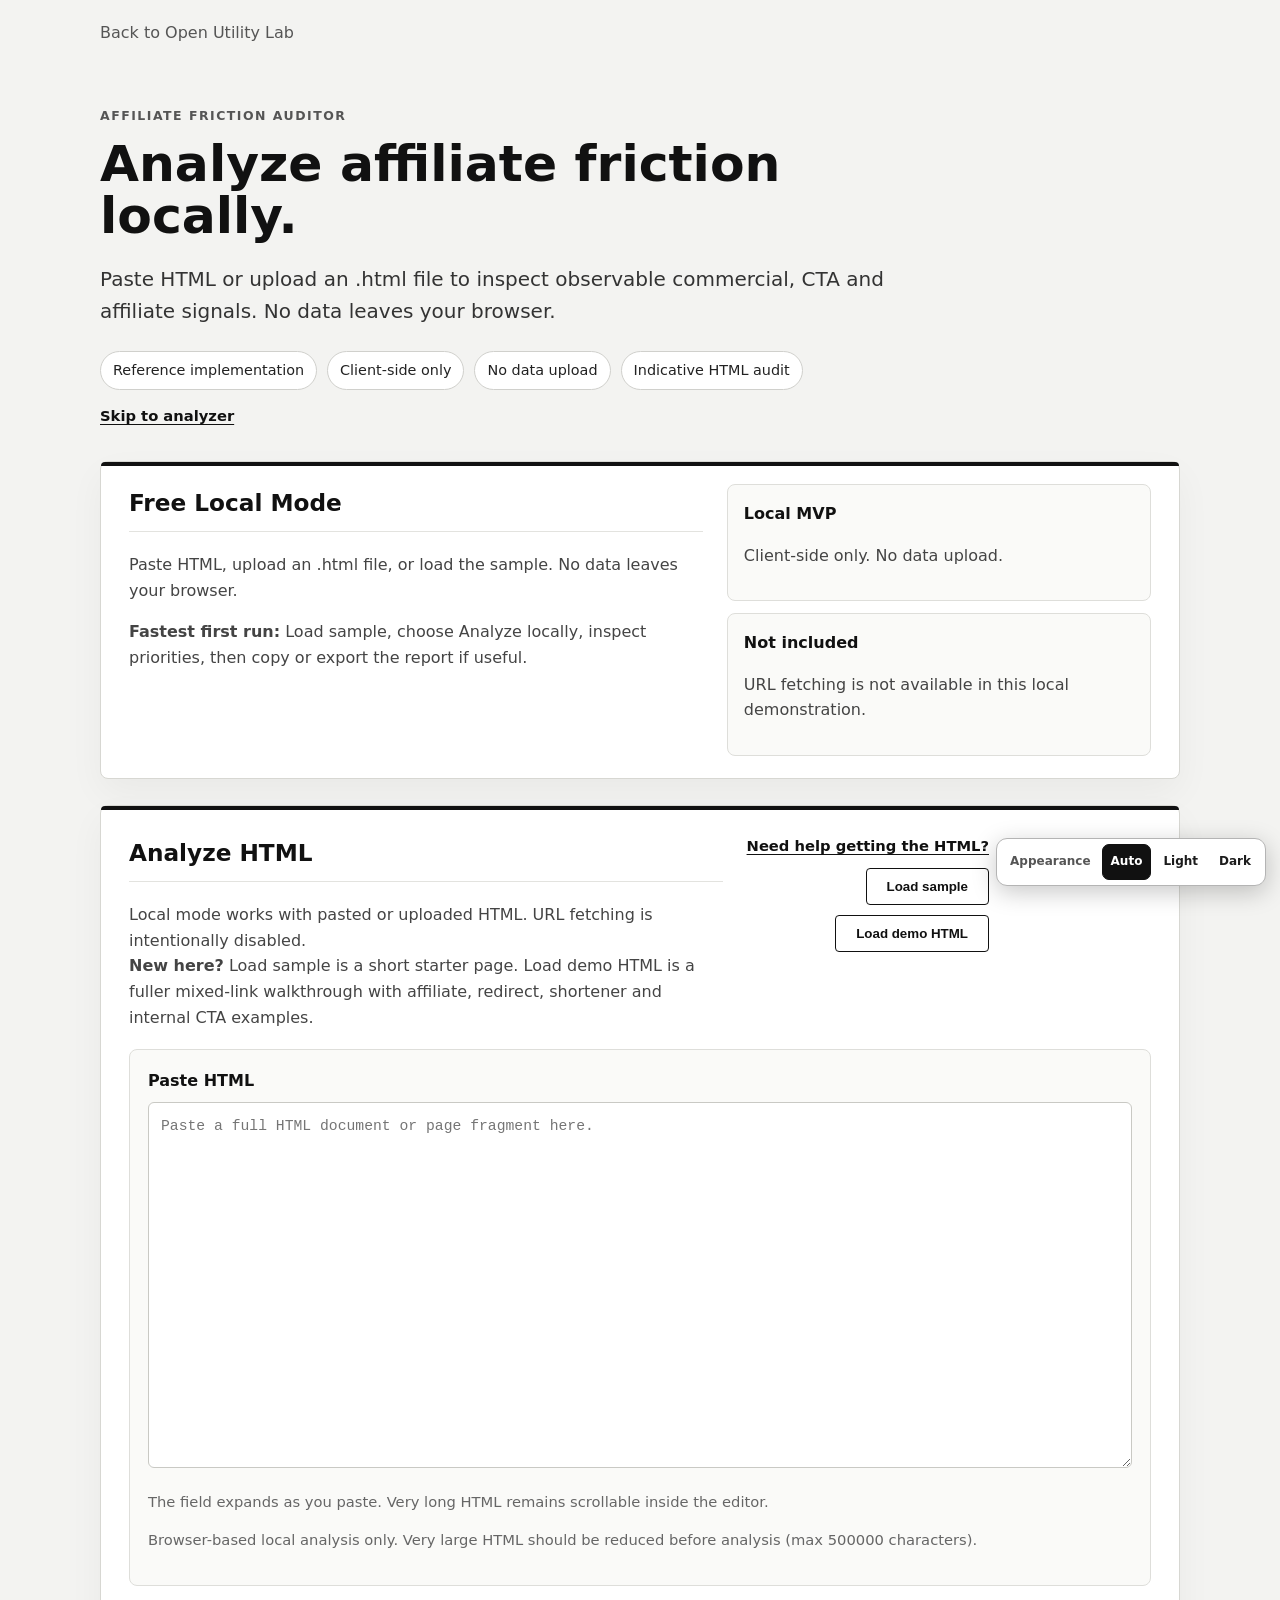
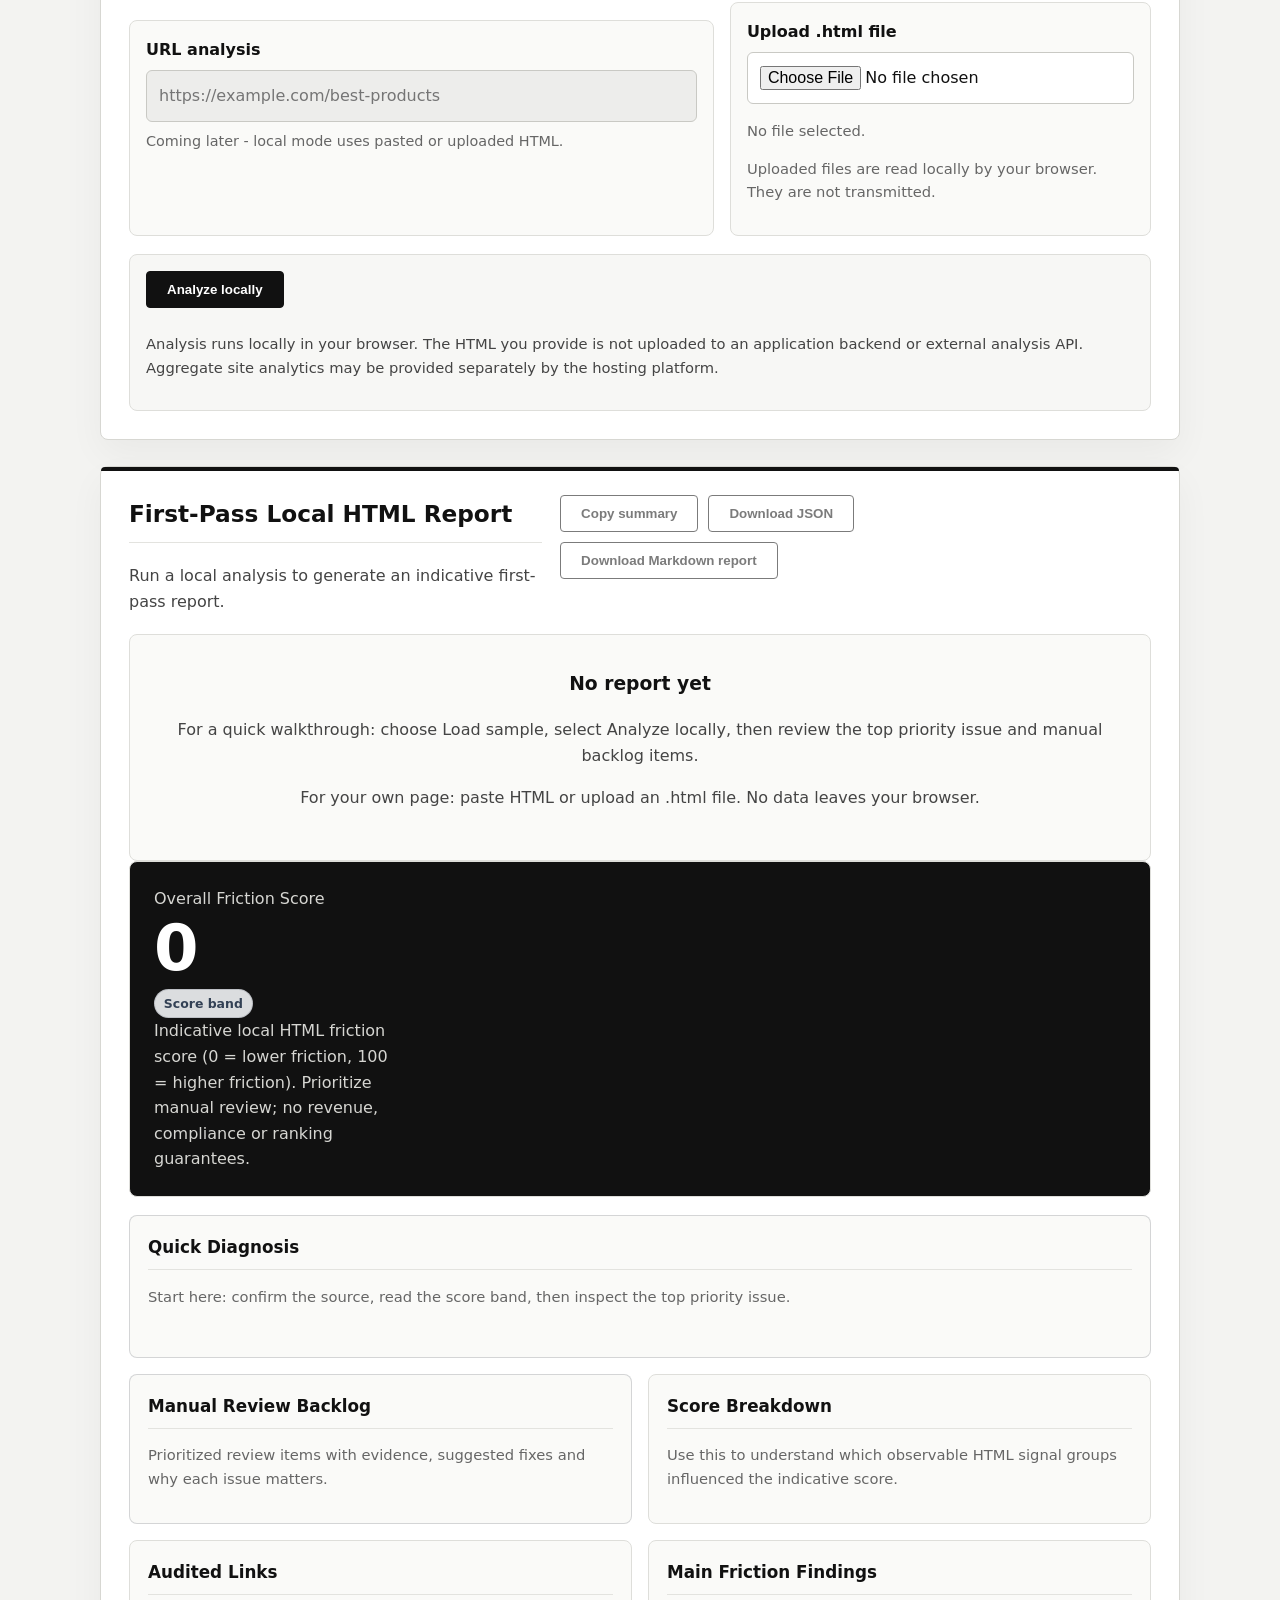
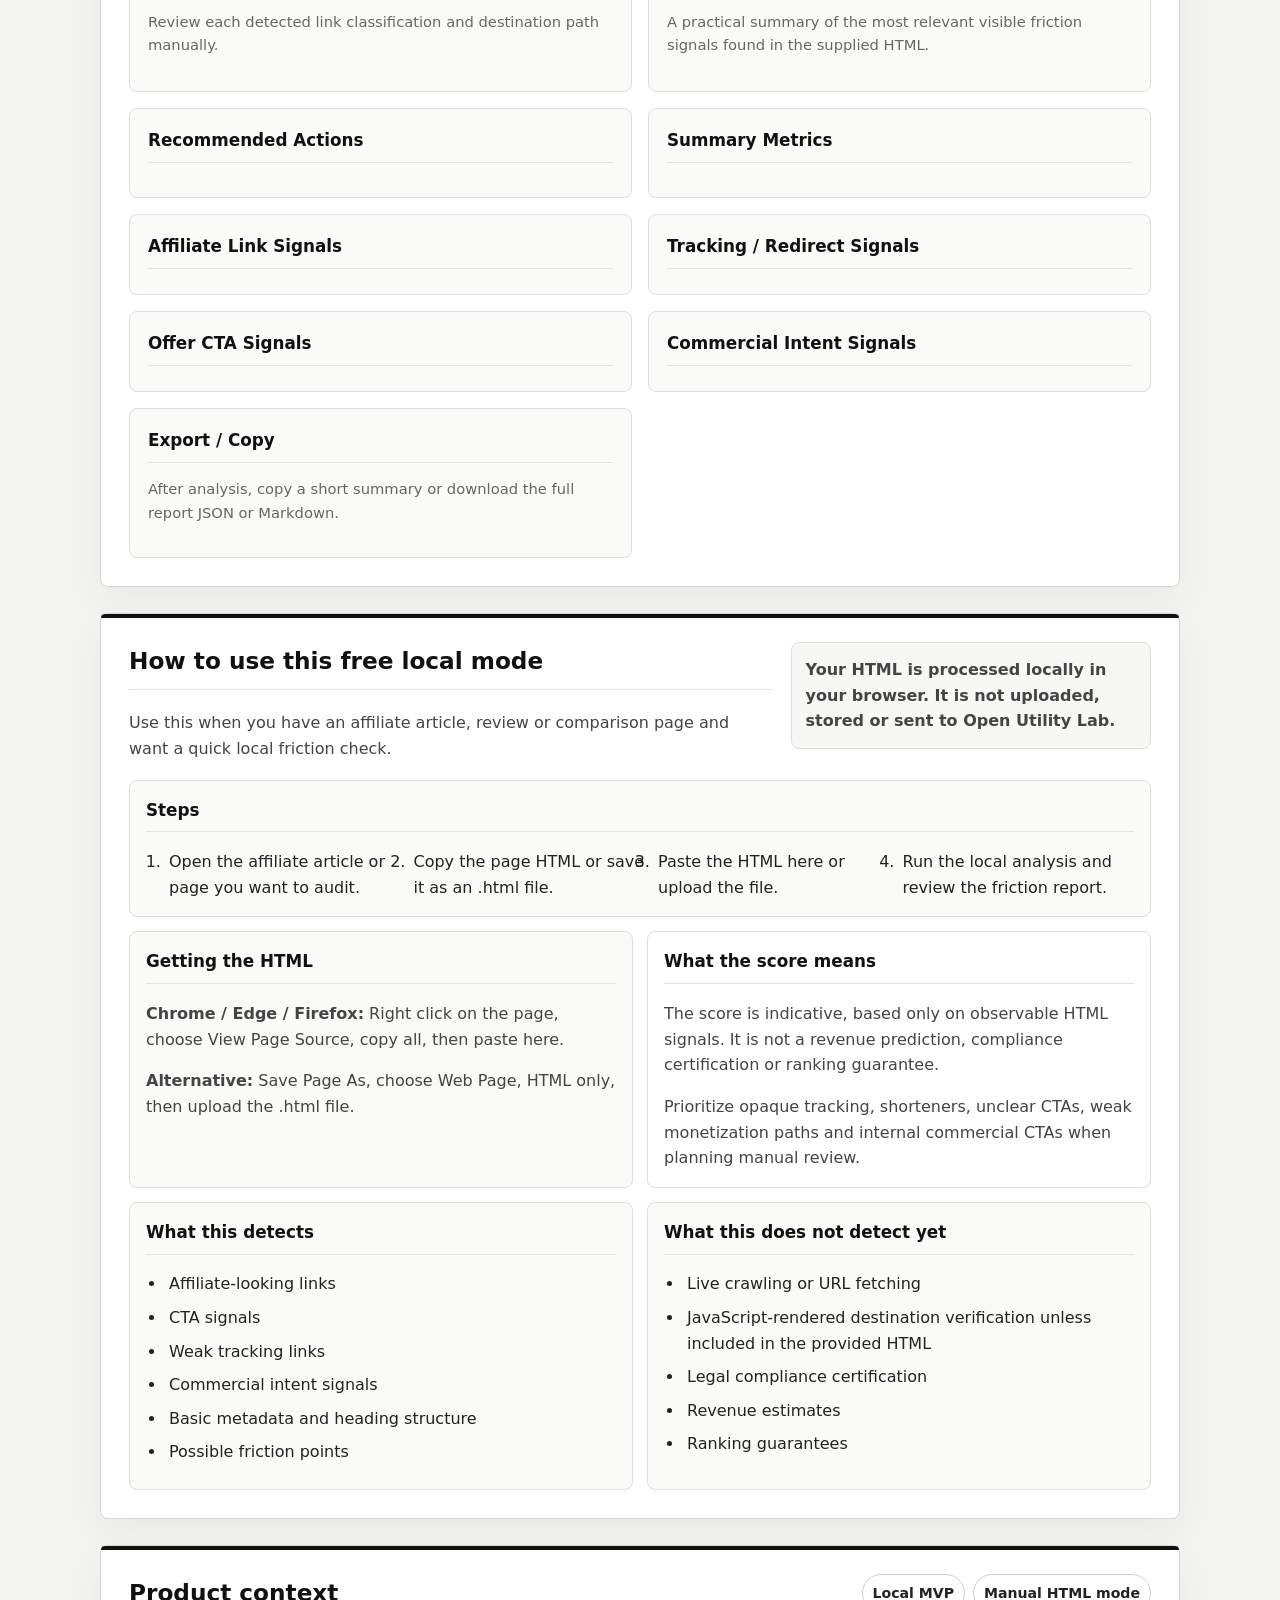
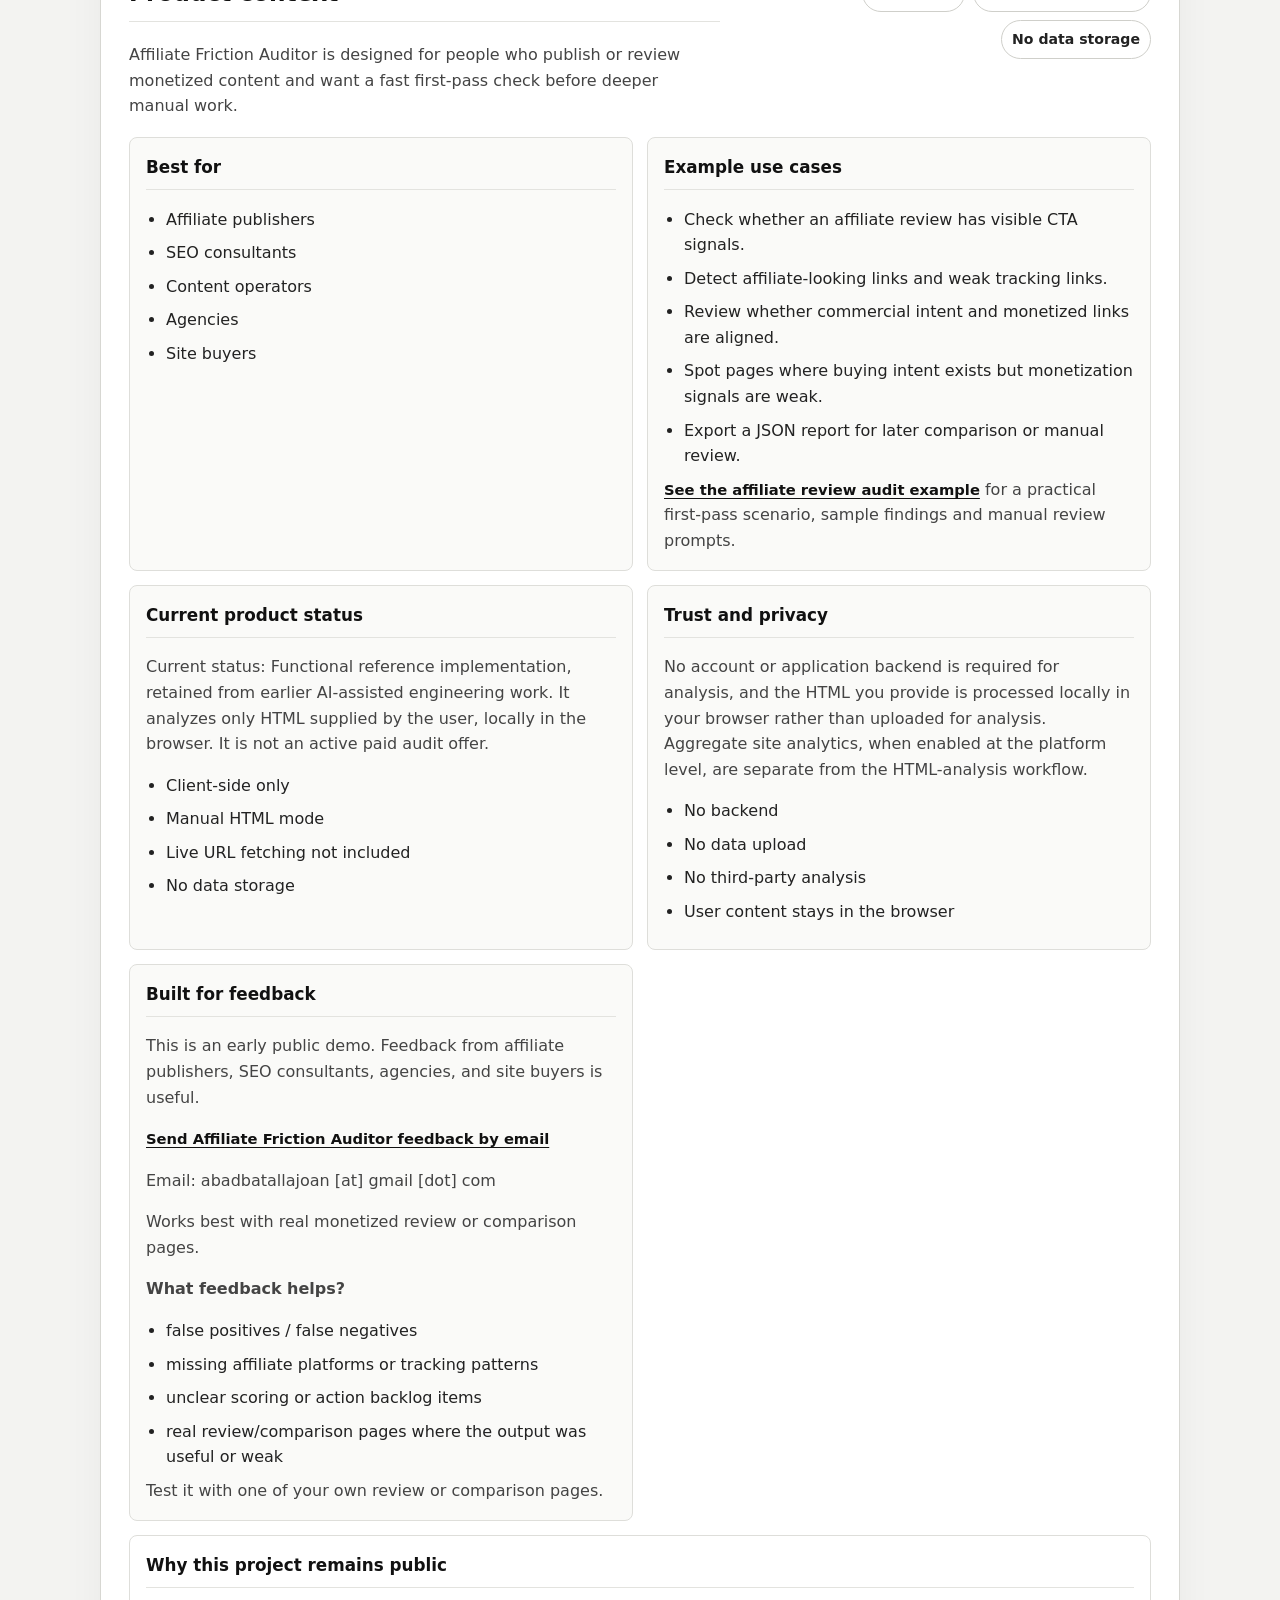
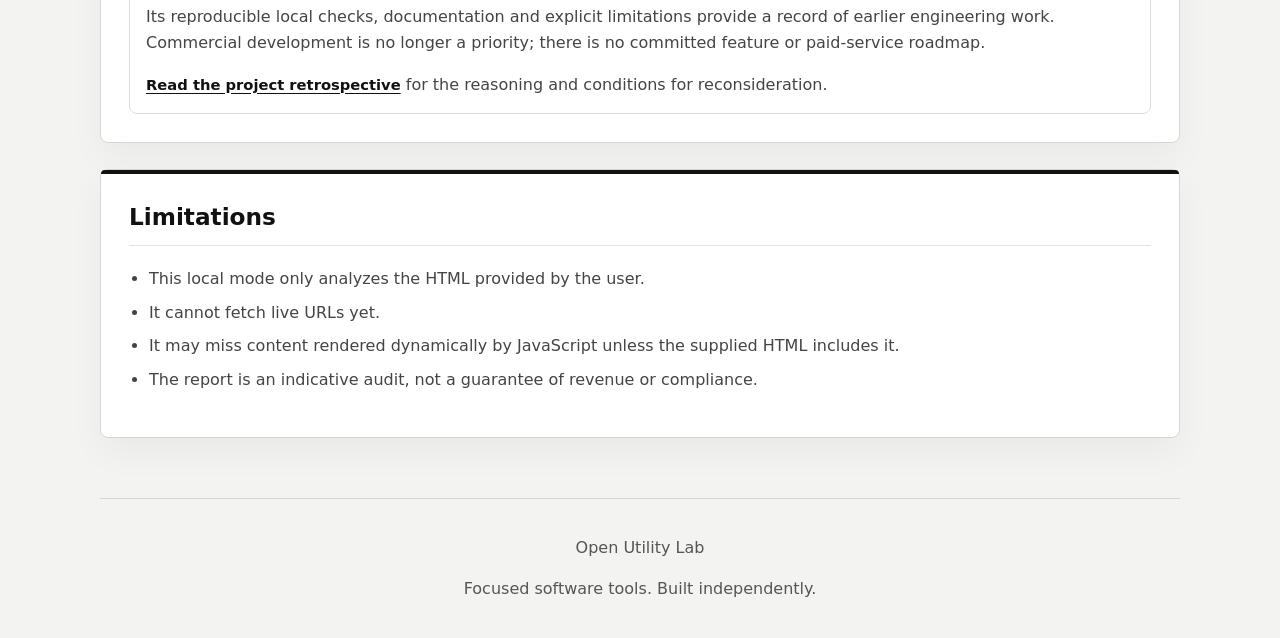
==== commit c86b6f2b: "docs(site): present affiliate auditor as reference project" ====
--- a/affiliate-friction-auditor/index.html
+++ b/affiliate-friction-auditor/index.html
@@ -169,7 +169,7 @@
         <h1>Analyze affiliate friction locally.</h1>
         <p class="subtitle">Paste HTML or upload an .html file to inspect observable commercial, CTA and affiliate signals. No data leaves your browser.</p>
         <div class="hero-badges" aria-label="Tool properties">
-            <span>Local MVP</span>
+            <span>Reference implementation</span>
             <span>Client-side only</span>
             <span>No data upload</span>
             <span>Indicative HTML audit</span>
@@ -190,8 +190,8 @@
                     <p>Client-side only. No data upload.</p>
                 </div>
                 <div>
-                    <strong>Planned later</strong>
-                    <p>URL fetching is intentionally not active in this local MVP.</p>
+                    <strong>Not included</strong>
+                    <p>URL fetching is not available in this local demonstration.</p>
                 </div>
             </div>
         </section>
@@ -428,11 +428,11 @@
 
                 <article class="product-card">
                     <h3>Current product status</h3>
-                    <p>Current status: Local MVP. This version is intentionally simple: it analyzes only HTML supplied by the user and keeps all processing inside the browser.</p>
+                    <p>Current status: Functional reference implementation, retained from earlier AI-assisted engineering work. It analyzes only HTML supplied by the user, locally in the browser. It is not an active paid audit offer.</p>
                     <ul class="content-list compact-list">
                         <li>Client-side only</li>
                         <li>Manual HTML mode</li>
-                        <li>URL fetching planned later</li>
+                        <li>Live URL fetching not included</li>
                         <li>No data storage</li>
                     </ul>
                 </article>
@@ -465,14 +465,9 @@
                 </article>
 
                 <article class="product-card roadmap-card">
-                    <h3>What comes next</h3>
-                    <ul class="content-list compact-list roadmap-list">
-                        <li>Optional URL analysis helper</li>
-                        <li>Stronger destination-page checks</li>
-                        <li>Better report export</li>
-                        <li>Batch review</li>
-                        <li>Paid full reports may be explored later</li>
-                    </ul>
+                    <h3>Why this project remains public</h3>
+                    <p>Its reproducible local checks, documentation and explicit limitations provide a record of earlier engineering work. Commercial development is no longer a priority; there is no committed feature or paid-service roadmap.</p>
+                    <p><a class="help-link" href="https://github.com/JoanAbad82/affiliate-friction-auditor/blob/main/docs/PROJECT_RETROSPECTIVE.md">Read the project retrospective</a> for the reasoning and conditions for reconsideration.</p>
                 </article>
             </div>
         </section>
